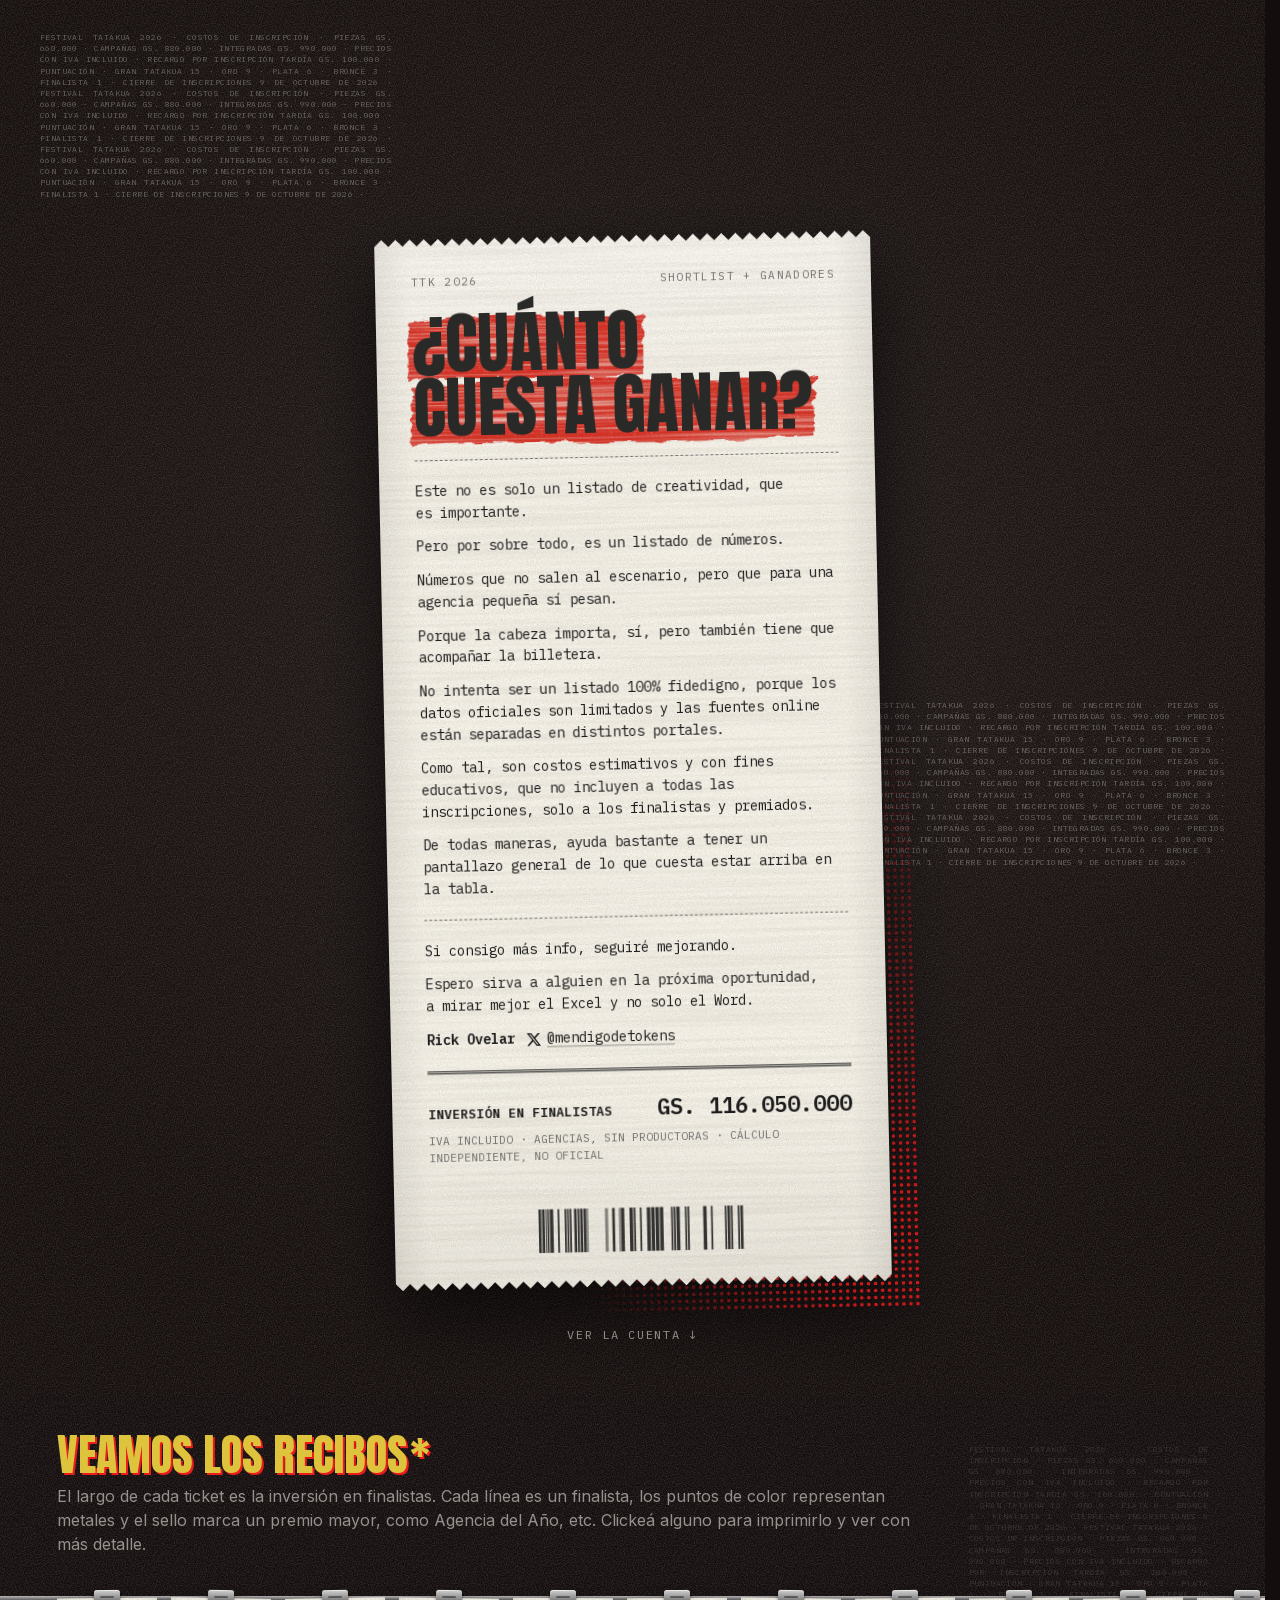
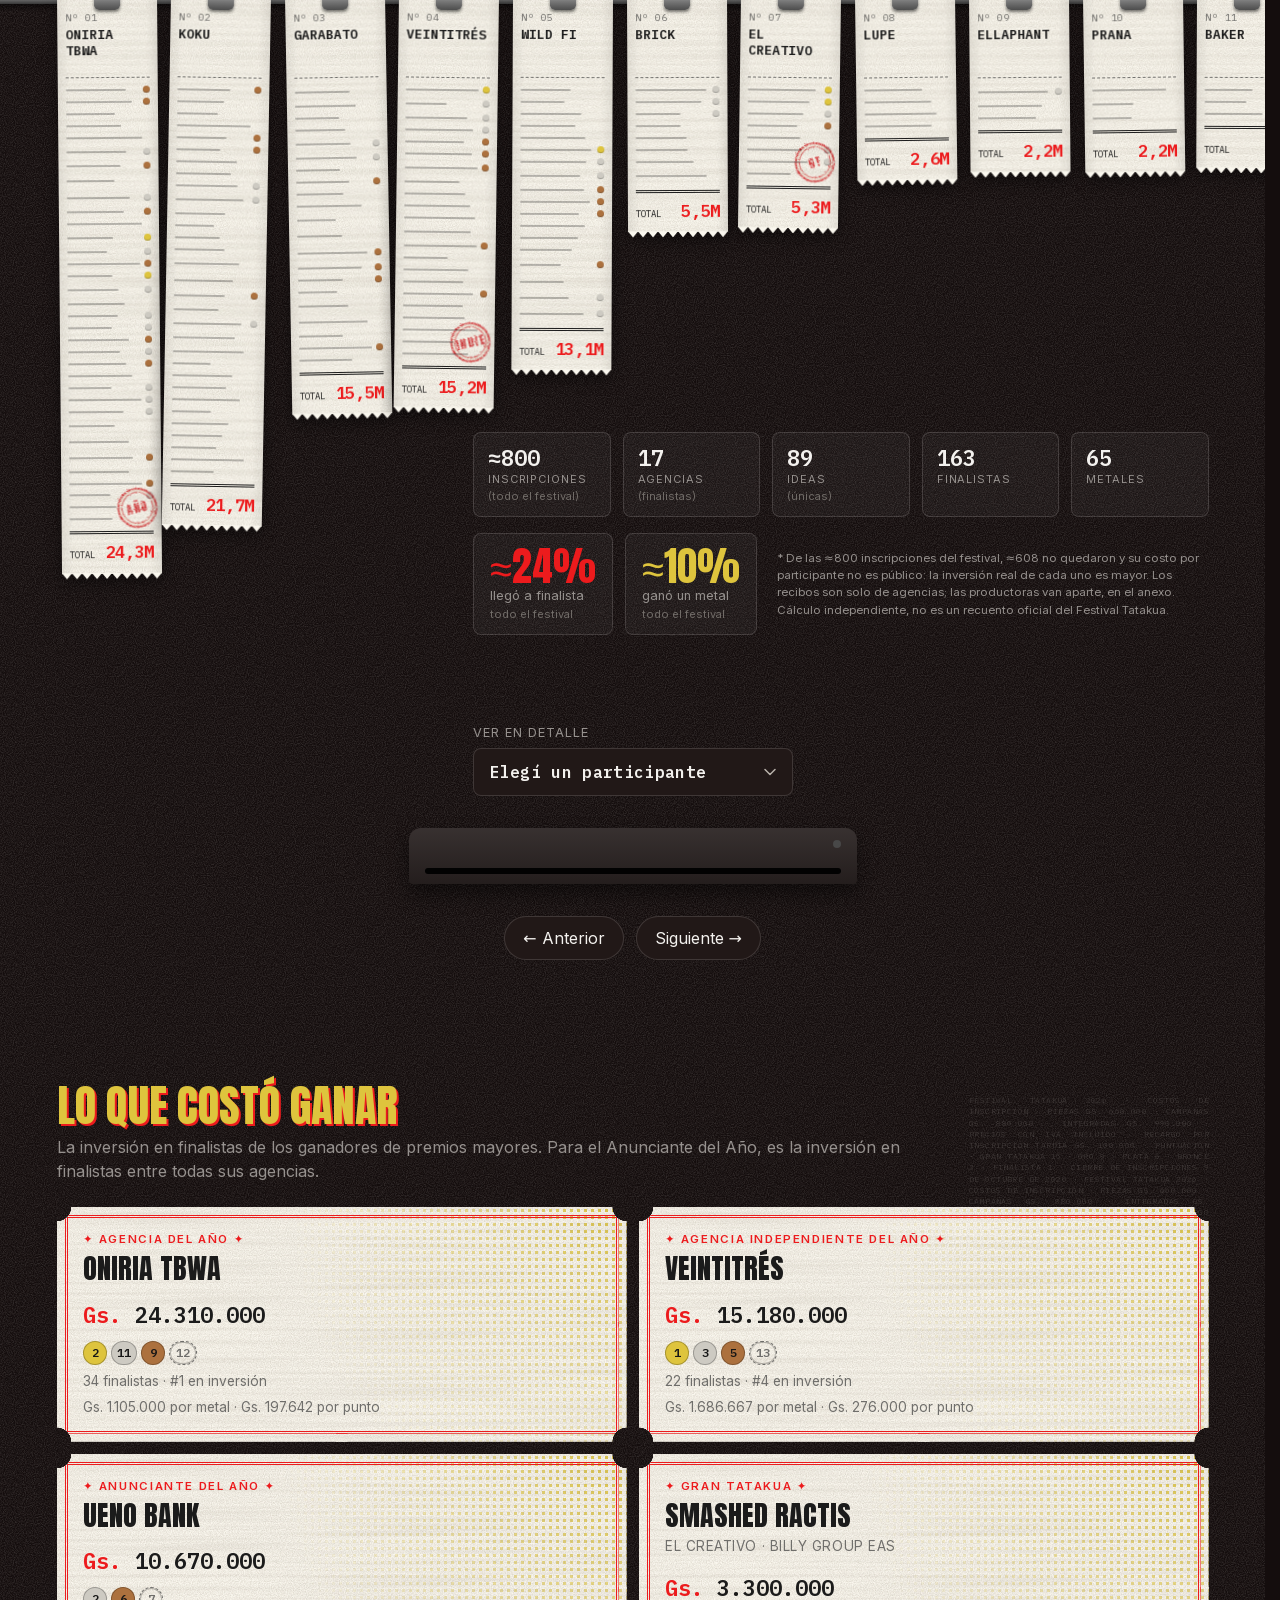
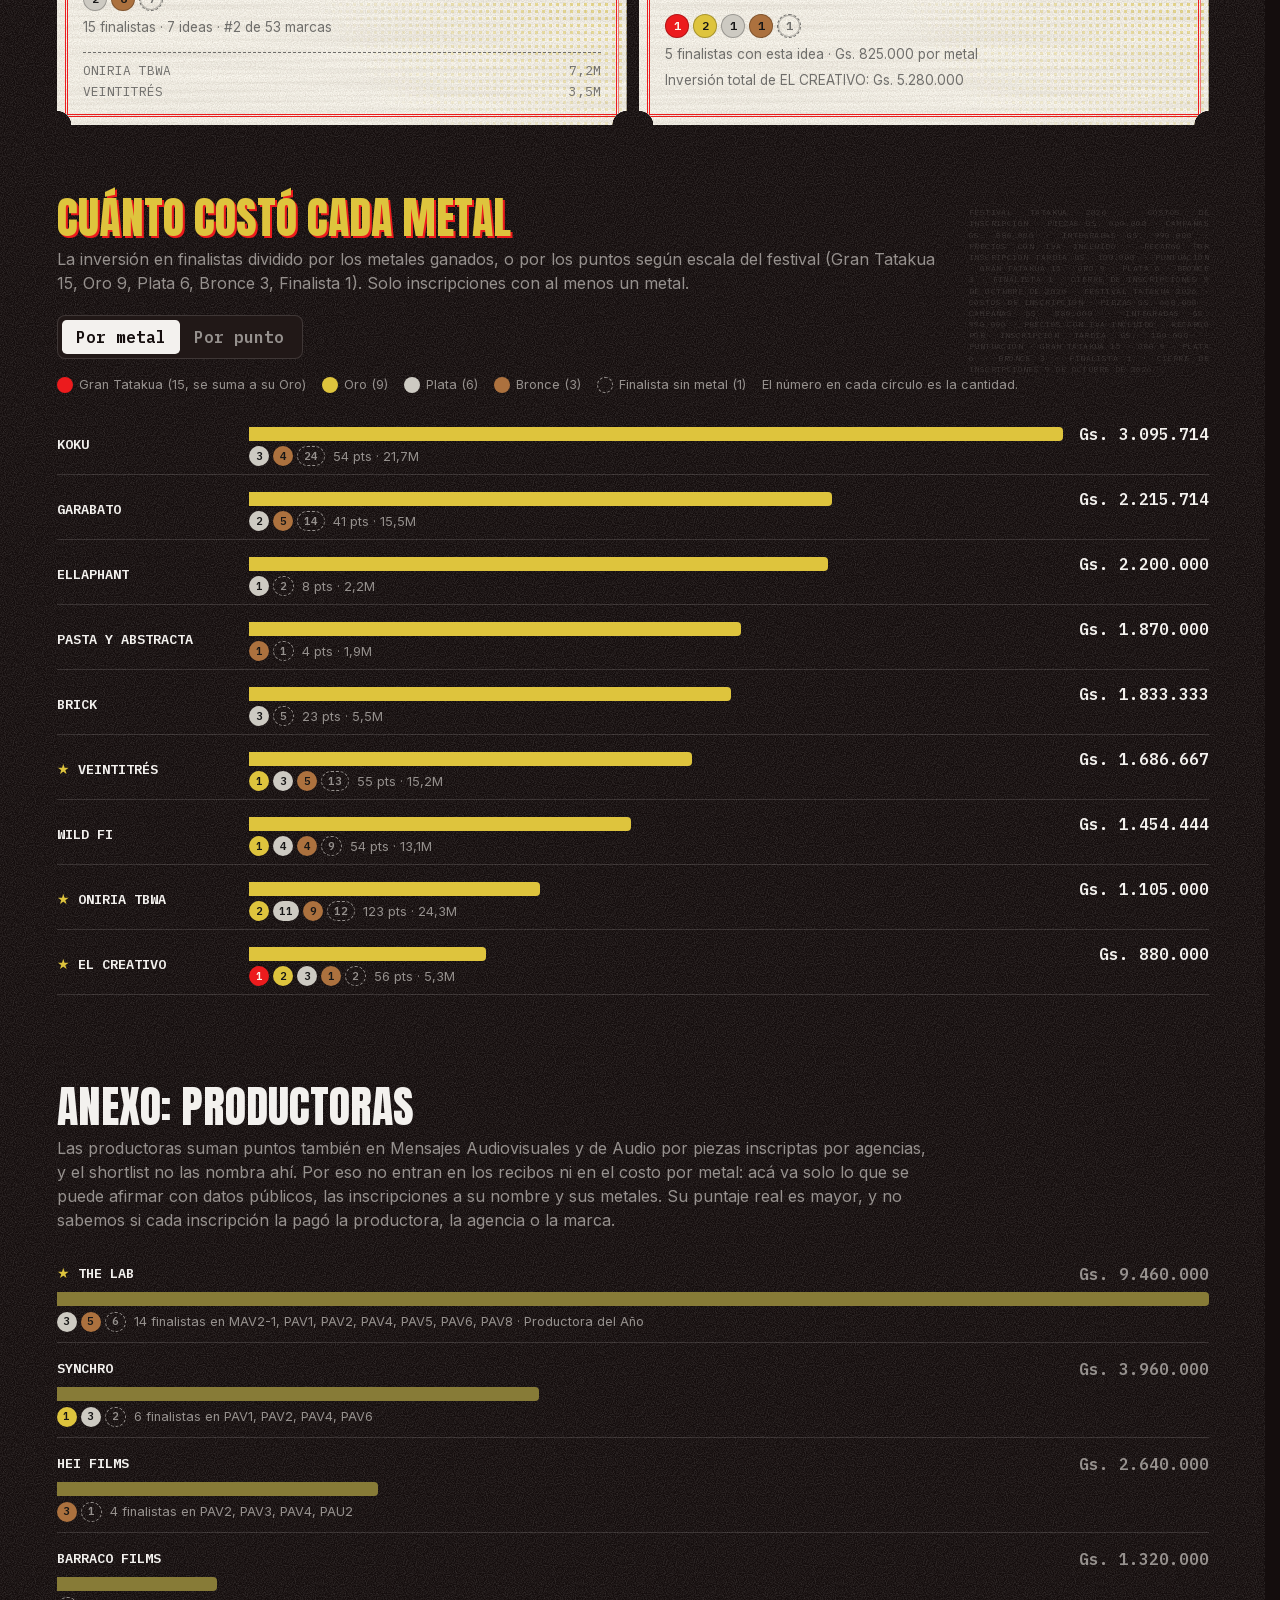
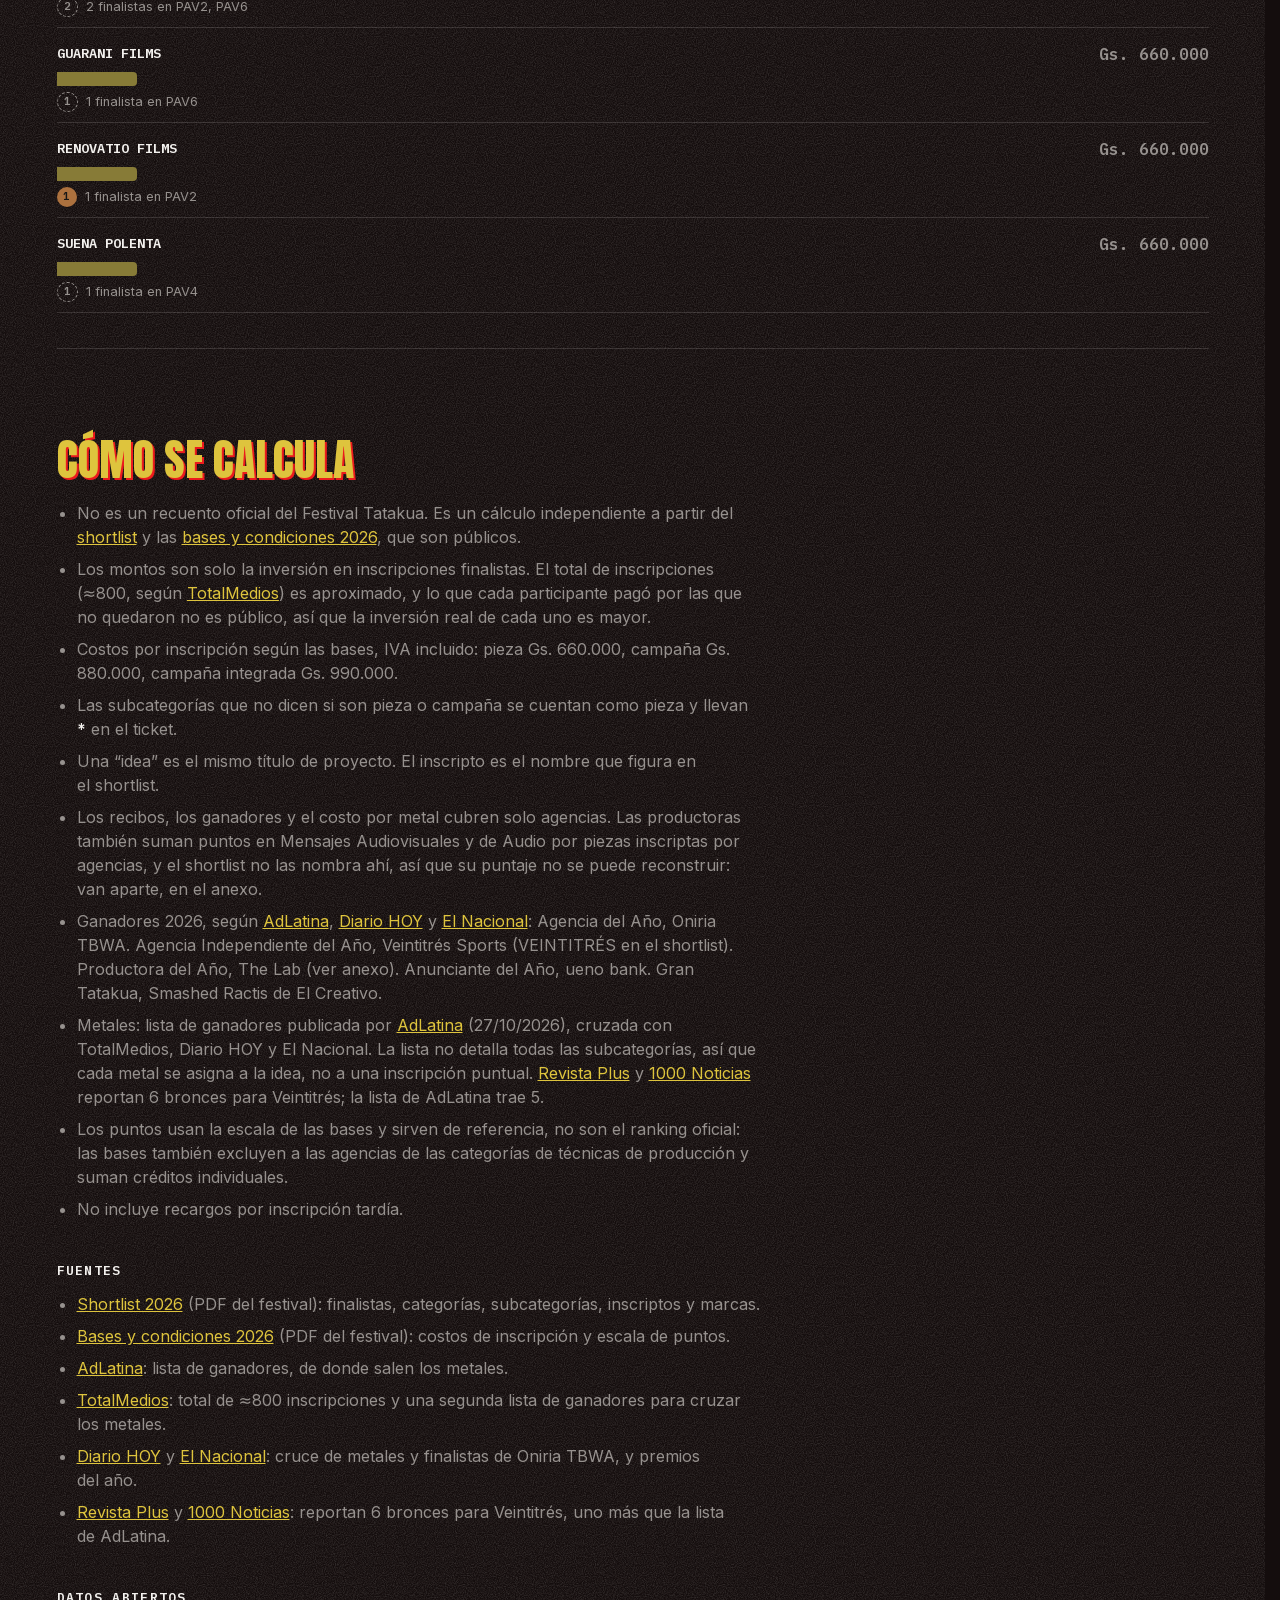
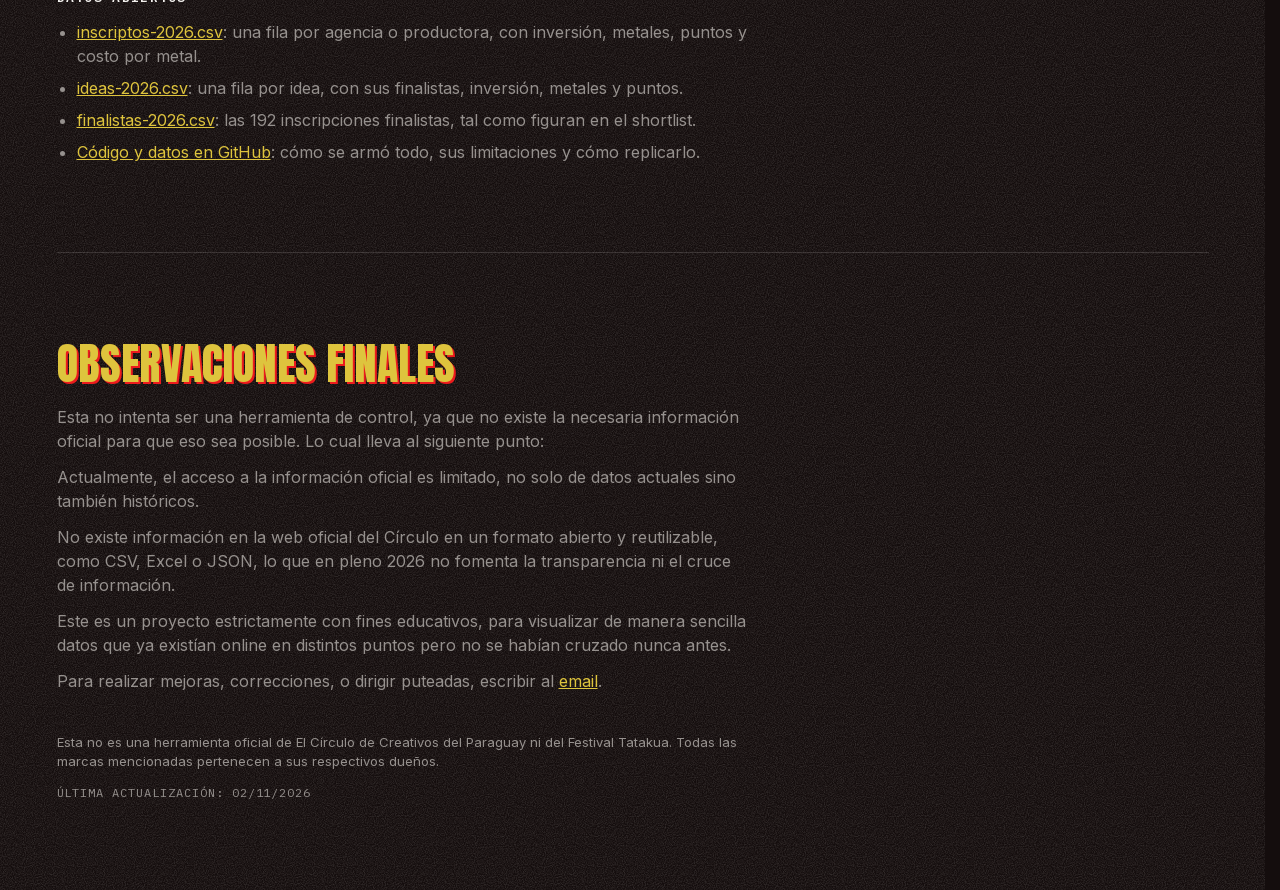
==== site/index.html @ 5b824130 "Cite the source for each point in Cómo se calcula" ====
<!doctype html>
<html lang="es">
<head>
  <meta charset="utf-8">
  <meta name="viewport" content="width=device-width, initial-scale=1">
  <meta name="color-scheme" content="dark">
  <title>¿Cuánto cuesta ganar? · Tatakua 2026</title>
  <meta name="description" content="Cuánto invirtió cada agencia en finalistas del Tatakua 2026, con sus metales y el costo por metal. Cálculo independiente, no oficial.">
  <link rel="canonical" href="https://cuantocuestaganar.rickovelar.com/">
  <link rel="icon" href="favicon.svg" type="image/svg+xml">
  <link rel="apple-touch-icon" href="apple-touch-icon.png">
  <meta property="og:type" content="website">
  <meta property="og:locale" content="es_PY">
  <meta property="og:url" content="https://cuantocuestaganar.rickovelar.com/">
  <meta property="og:title" content="¿Cuánto cuesta ganar? · Tatakua 2026">
  <meta property="og:description" content="Cuánto invirtió cada agencia en finalistas del Tatakua 2026, con sus metales y el costo por metal. Cálculo independiente, no oficial.">
  <meta property="og:image" content="https://cuantocuestaganar.rickovelar.com/og.jpg">
  <meta property="og:image:width" content="1200">
  <meta property="og:image:height" content="630">
  <meta property="og:image:alt" content="Ticket impreso con el título ¿Cuánto cuesta ganar? y la inversión en finalistas de las agencias en el Tatakua 2026: Gs. 116.050.000.">
  <meta name="twitter:card" content="summary_large_image">
  <meta name="twitter:creator" content="@mendigodetokens">
  <link rel="preload" href="fonts/anton-latin.woff2" as="font" type="font/woff2" crossorigin>
  <link rel="preload" href="fonts/inter-latin.woff2" as="font" type="font/woff2" crossorigin>
  <link rel="stylesheet" href="styles.css">
  <script>document.documentElement.classList.add('js')</script>
</head>
<body>
  <header class="hero">
    <p class="fine-print fine-print-tl" data-fine-print="3" aria-hidden="true"></p>
    <p class="fine-print fine-print-br" data-fine-print="3" aria-hidden="true"></p>
    <div class="hero-paper">
      <div class="fold" data-fold>
        <span class="halftone" aria-hidden="true"></span>
        <div class="fold-rest" data-fold-rest aria-hidden="true" inert></div>
        <div class="fold-top">
          <article class="paper hero-receipt">
            <p class="hr-top"><span>TTK 2026</span><span>Shortlist + ganadores</span></p>
            <h1><span class="marker">¿Cuánto</span><br><span class="marker">cuesta ganar?</span></h1>
            <div class="hr-rule" aria-hidden="true"></div>
            <div class="hr-copy">
              <p>Este no es solo un listado de creatividad, que es importante.</p>
              <p>Pero por sobre todo, es un listado de números.</p>
              <p>Números que no salen al escenario, pero que para una agencia pequeña sí pesan.</p>
              <p>Porque la cabeza importa, sí, pero también tiene que acompañar la billetera.</p>
              <p>No intenta ser un listado 100% fidedigno, porque los datos oficiales son limitados y las fuentes online están separadas en distintos portales.</p>
              <p>Como tal, son costos estimativos y con fines educativos, que no incluyen a todas las inscripciones, solo a los finalistas y premiados.</p>
              <p>De todas maneras, ayuda bastante a tener un pantallazo general de lo que cuesta estar arriba en la tabla.</p>
            </div>
            <div class="hr-signoff">
              <p>Si consigo más info, seguiré mejorando.</p>
              <p>Espero sirva a alguien en la próxima oportunidad,<br>a mirar mejor el Excel y no solo el Word.</p>
              <p class="hr-sign">
                <span class="hr-name">Rick Ovelar</span>
                <a href="https://x.com/mendigodetokens" target="_blank" rel="me noopener">
                  <svg viewBox="0 0 24 24" aria-hidden="true"><path d="M18.901 1.153h3.68l-8.04 9.19L24 22.846h-7.406l-5.8-7.584-6.638 7.584H.474l8.6-9.83L0 1.154h7.594l5.243 6.932ZM17.61 20.644h2.039L6.486 3.24H4.298Z"/></svg>
                  @mendigodetokens<span class="visually-hidden"> en X (Twitter)</span>
                </a>
              </p>
            </div>
            <div class="hr-rule hr-rule-double" aria-hidden="true"></div>
            <p class="hr-total"><span>Inversión en finalistas</span><span>Gs. <span data-hero-total>—</span></span></p>
            <p class="hr-fine">IVA incluido · Agencias, sin productoras · Cálculo independiente, no oficial</p>
            <div class="hr-barcode" data-hero-barcode aria-hidden="true"></div>
            <svg class="stamp" viewBox="0 0 160 160" aria-hidden="true">
              <defs>
                <filter id="ink" x="-10%" y="-10%" width="120%" height="120%">
                  <feTurbulence type="fractalNoise" baseFrequency="0.9" numOctaves="2" seed="7" result="noise"/>
                  <feColorMatrix in="noise" type="matrix" values="0 0 0 0 0  0 0 0 0 0  0 0 0 0 0  0 0 0 -2.4 2" result="speckle"/>
                  <feComposite in="SourceGraphic" in2="speckle" operator="in" result="inked"/>
                  <feDisplacementMap in="inked" in2="noise" scale="2.5"/>
                </filter>
                <path id="ring" d="M80,80 m-58,0 a58,58 0 1,1 116,0 a58,58 0 1,1 -116,0"/>
              </defs>
              <g filter="url(#ink)">
                <circle cx="80" cy="80" r="74" fill="none" stroke="currentColor" stroke-width="4"/>
                <circle cx="80" cy="80" r="44" fill="none" stroke="currentColor" stroke-width="2"/>
                <text class="stamp-ring"><textPath href="#ring" startOffset="0" textLength="362" lengthAdjust="spacing">TATAKUA 2026 · CUENTA NO OFICIAL ·</textPath></text>
                <text class="stamp-core" x="80" y="94" text-anchor="middle">TTK</text>
              </g>
            </svg>
          </article>
        </div>
      </div>
      <button type="button" class="unfold-hit" data-unfold hidden>Desplegar el ticket</button>
    </div>
    <a class="scroll-cue" href="#tickets">Ver la cuenta <span aria-hidden="true">↓</span></a>
  </header>

  <main>
    <section class="wall-section" id="tickets" aria-labelledby="wall-title">
      <div class="wrap section-head">
        <p class="fine-print" data-fine-print="2" aria-hidden="true"></p>
        <h2 id="wall-title">Veamos los recibos<a class="note-ref" href="#nota-recibos" aria-label="Ver nota">*</a></h2>
        <p>El largo de cada ticket es la inversión en finalistas. Cada línea es un finalista, los puntos de color representan metales y el sello marca un premio mayor, como Agencia del Año, etc. Clickeá alguno para imprimirlo y ver con más detalle.</p>
      </div>
      <div class="wall-stage" data-wall-stage>
        <div class="wall" data-wall role="list"></div>
        <aside class="wall-stats" data-wall-stats aria-label="Resumen">
          <ol class="flow">
            <li><b data-stat="total">—</b><span>inscripciones</span><small>todo el festival</small></li>
            <li><b data-stat="entrants">—</b><span>agencias</span><small>finalistas</small></li>
            <li><b data-stat="ideas">—</b><span>ideas</span><small>únicas</small></li>
            <li><b data-stat="entries">—</b><span>finalistas</span></li>
            <li><b data-stat="metals">—</b><span>metales</span></li>
          </ol>
          <div class="stats-foot">
            <div class="pcts">
              <p><strong data-pct="finalists">—</strong><span>llegó a finalista</span><small>todo el festival</small></p>
              <p><strong class="gold" data-pct="metals">—</strong><span>ganó un metal</span><small>todo el festival</small></p>
            </div>
            <p class="stats-note" id="nota-recibos" data-floor-note>Cálculo independiente, no es un recuento oficial del Festival Tatakua.</p>
          </div>
        </aside>
      </div>
    </section>

    <section class="receipt-section wrap" aria-labelledby="receipt-title">
      <h2 id="receipt-title" class="visually-hidden">Ticket en detalle</h2>
      <div class="controls">
        <label class="field">
          <span>Ver en detalle</span>
          <select data-agency-select></select>
        </label>
      </div>

      <div class="printer">
        <div class="printer-body" aria-hidden="true"><span class="printer-light"></span><span class="printer-slot"></span></div>
        <div class="printer-out">
          <article class="receipt" data-receipt aria-live="polite"></article>
        </div>
      </div>

      <div class="pager">
        <button type="button" data-step="-1">← Anterior</button>
        <button type="button" data-step="1">Siguiente →</button>
      </div>
    </section>
    <section class="winners wrap" aria-labelledby="winners-title">
      <div class="section-head">
        <p class="fine-print" data-fine-print="2" aria-hidden="true"></p>
        <h2 id="winners-title">Lo que costó ganar</h2>
        <p>La inversión en finalistas de los ganadores de premios mayores. Para el Anunciante del Año, es la inversión en finalistas entre todas sus agencias.</p>
      </div>
      <div class="winner-grid" data-winners></div>
    </section>

    <section class="cost wrap" aria-labelledby="cost-title">
      <div class="section-head">
        <p class="fine-print" data-fine-print="2" aria-hidden="true"></p>
        <h2 id="cost-title">Cuánto costó cada metal</h2>
        <p>La inversión en finalistas dividido por los metales ganados, o por los puntos según escala del festival (Gran Tatakua 15, Oro 9, Plata 6, Bronce 3, Finalista 1). Solo inscripciones con al menos un metal.</p>
      </div>
      <div class="segmented cost-toggle" role="group" aria-label="Dividir por">
        <button type="button" data-cost-mode="metal" aria-pressed="true">Por metal</button>
        <button type="button" data-cost-mode="point" aria-pressed="false">Por punto</button>
      </div>
      <p class="pip-legend">
        <span><i class="pip pip-gran" aria-hidden="true"></i>Gran Tatakua (15, se suma a su Oro)</span>
        <span><i class="pip pip-oro" aria-hidden="true"></i>Oro (9)</span>
        <span><i class="pip pip-plata" aria-hidden="true"></i>Plata (6)</span>
        <span><i class="pip pip-bronce" aria-hidden="true"></i>Bronce (3)</span>
        <span><i class="pip pip-finalista" aria-hidden="true"></i>Finalista sin metal (1)</span>
        <span>El número en cada círculo es la cantidad.</span>
      </p>
      <ol class="cost-list" data-cost-list></ol>
    </section>

    <section class="annex wrap" aria-labelledby="annex-title">
      <div class="section-head">
        <h2 id="annex-title">Anexo: productoras</h2>
        <p>Las productoras suman puntos también en Mensajes Audiovisuales y de Audio por piezas inscriptas por agencias, y el shortlist no las nombra ahí. Por eso no entran en los recibos ni en el costo por metal: acá va solo lo que se puede afirmar con datos públicos, las inscripciones a su nombre y sus metales. Su puntaje real es mayor, y no sabemos si cada inscripción la pagó la productora, la agencia o la marca.</p>
      </div>
      <ol class="cost-list annex-list" data-annex-list></ol>
    </section>

 </main>

  <footer class="wrap method">
    <h2>Cómo se calcula</h2>
    <ul>
      <li>No es un recuento oficial del Festival Tatakua. Es un cálculo independiente a partir del <a href="https://ugc.production.linktr.ee/0d5e348f-0ac4-4fae-b1ae-22009f35f5b8_TTK-2026-Shortlist-FINAL.pdf">shortlist</a> y las <a href="https://elcirculo.org.py/archivos/bases_condiciones_tatakua_2026.pdf">bases y condiciones 2026</a>, que son públicos.</li>
      <li>Los montos son solo la inversión en inscripciones finalistas. El total de inscripciones (≈800, según <a href="https://www.totalmedios.com/nota/65680/oniriatbwa-fue-elegida-agencia-del-ano-en-tatakua-2026">TotalMedios</a>) es aproximado, y lo que cada participante pagó por las que no quedaron no es público, así que la inversión real de cada uno es mayor.</li>
      <li>Costos por inscripción según las bases, IVA incluido: pieza Gs. 660.000, campaña Gs. 880.000, campaña integrada Gs. 990.000.</li>
      <li>Las subcategorías que no dicen si son pieza o campaña se cuentan como pieza y llevan <b>*</b> en el ticket.</li>
      <li>Una “idea” es el mismo título de proyecto. El inscripto es el nombre que figura en el shortlist.</li>
      <li>Los recibos, los ganadores y el costo por metal cubren solo agencias. Las productoras también suman puntos en Mensajes Audiovisuales y de Audio por piezas inscriptas por agencias, y el shortlist no las nombra ahí, así que su puntaje no se puede reconstruir: van aparte, en el anexo.</li>
      <li>Ganadores 2026, según <a href="https://www.adlatina.com/publicidad/tatakua-2026-oniria-tbwa-la-mejor-agencia-y-23-sports-la-indie-del-ao">AdLatina</a>, <a href="https://www.hoy.com.py/negocios/2026/10/27/oniriatbwa-la-mejor-agencia-del-paraguay-en-el-festival-tatakua">Diario HOY</a> y <a href="https://elnacional.com.py/lifestyle/oniriatbwa-conquista-su-decimosexto-titulo-mejor-agencia-tatakua-n114313">El Nacional</a>: Agencia del Año, Oniria TBWA. Agencia Independiente del Año, Veintitrés Sports (VEINTITRÉS en el shortlist). Productora del Año, The Lab (ver anexo). Anunciante del Año, ueno bank. Gran Tatakua, Smashed Ractis de El Creativo.</li>
      <li>Metales: lista de ganadores publicada por <a href="https://www.adlatina.com/publicidad/tatakua-2026-oniria-tbwa-la-mejor-agencia-y-23-sports-la-indie-del-ao">AdLatina</a> (27/10/2026), cruzada con TotalMedios, Diario HOY y El Nacional. La lista no detalla todas las subcategorías, así que cada metal se asigna a la idea, no a una inscripción puntual. <a href="https://revistaplus.com.py/2026/10/28/veintitres-sports-hace-historia-es-la-mejor-agencia-independiente-del-tatakua-2026/">Revista Plus</a> y <a href="https://1000noticias.com.py/2026/10/29/veintitres-sports-marketing-se-consagra-como-mejor-agencia-independiente-en-tatakua-2026/">1000 Noticias</a> reportan 6 bronces para Veintitrés; la lista de AdLatina trae 5.</li>
      <li>Los puntos usan la escala de las bases y sirven de referencia, no son el ranking oficial: las bases también excluyen a las agencias de las categorías de técnicas de producción y suman créditos individuales.</li>
      <li>No incluye recargos por inscripción tardía.</li>
    </ul>

    <h3>Fuentes</h3>
    <ul class="sources">
      <li><a href="https://ugc.production.linktr.ee/0d5e348f-0ac4-4fae-b1ae-22009f35f5b8_TTK-2026-Shortlist-FINAL.pdf">Shortlist 2026</a> (PDF del festival): finalistas, categorías, subcategorías, inscriptos y marcas.</li>
      <li><a href="https://elcirculo.org.py/archivos/bases_condiciones_tatakua_2026.pdf">Bases y condiciones 2026</a> (PDF del festival): costos de inscripción y escala de puntos.</li>
      <li><a href="https://www.adlatina.com/publicidad/tatakua-2026-oniria-tbwa-la-mejor-agencia-y-23-sports-la-indie-del-ao">AdLatina</a>: lista de ganadores, de donde salen los metales.</li>
      <li><a href="https://www.totalmedios.com/nota/65680/oniriatbwa-fue-elegida-agencia-del-ano-en-tatakua-2026">TotalMedios</a>: total de ≈800 inscripciones y una segunda lista de ganadores para cruzar los metales.</li>
      <li><a href="https://www.hoy.com.py/negocios/2026/10/27/oniriatbwa-la-mejor-agencia-del-paraguay-en-el-festival-tatakua">Diario HOY</a> y <a href="https://elnacional.com.py/lifestyle/oniriatbwa-conquista-su-decimosexto-titulo-mejor-agencia-tatakua-n114313">El Nacional</a>: cruce de metales y finalistas de Oniria TBWA, y premios del año.</li>
      <li><a href="https://revistaplus.com.py/2026/10/28/veintitres-sports-hace-historia-es-la-mejor-agencia-independiente-del-tatakua-2026/">Revista Plus</a> y <a href="https://1000noticias.com.py/2026/10/29/veintitres-sports-marketing-se-consagra-como-mejor-agencia-independiente-en-tatakua-2026/">1000 Noticias</a>: reportan 6 bronces para Veintitrés, uno más que la lista de AdLatina.</li>
    </ul>

    <h3>Datos abiertos</h3>
    <ul class="sources">
      <li><a href="data/inscriptos-2026.csv" download>inscriptos-2026.csv</a>: una fila por agencia o productora, con inversión, metales, puntos y costo por metal.</li>
      <li><a href="data/ideas-2026.csv" download>ideas-2026.csv</a>: una fila por idea, con sus finalistas, inversión, metales y puntos.</li>
      <li><a href="data/finalistas-2026.csv" download>finalistas-2026.csv</a>: las 192 inscripciones finalistas, tal como figuran en el shortlist.</li>
      <li><a href="https://github.com/neocuella/cuantocuestaganar">Código y datos en GitHub</a>: cómo se armó todo, sus limitaciones y cómo replicarlo.</li>
    </ul>
  </footer>

  <section class="wrap method closing" aria-labelledby="closing-title">
    <h2 id="closing-title">Observaciones finales</h2>
    <div class="closing-copy">
      <p>Esta no intenta ser una herramienta de control, ya que no existe la necesaria información oficial para que eso sea posible. Lo cual lleva al siguiente punto:</p>
      <p>Actualmente, el acceso a la información oficial es limitado, no solo de datos actuales sino también históricos.</p>
      <p>No existe información en la web oficial del Círculo en un formato abierto y reutilizable, como CSV, Excel o JSON, lo que en pleno 2026 no fomenta la transparencia ni el cruce de información.</p>
      <p>Este es un proyecto estrictamente con fines educativos, para visualizar de manera sencilla datos que ya existían online en distintos puntos pero no se habían cruzado nunca antes.</p>
      <p>Para realizar mejoras, correcciones, o dirigir puteadas, escribir al <a href="mailto:hola@rickovelar.com">email</a>.</p>
    </div>
    <p class="disclaimer">Esta no es una herramienta oficial de El Círculo de Creativos del Paraguay ni del Festival Tatakua. Todas las marcas mencionadas pertenecen a sus respectivos dueños.</p>
    <p class="last-update">Última actualización: <time datetime="2026-11-02">02/11/2026</time></p>
  </section>

  <script type="module" src="app.js"></script>
</body>
</html>
---- site/styles.css ----
/* Fonts are self-hosted (OFL, licenses in fonts/) so visitors' IPs never reach Google. Subsets
   and unicode-range match Google Fonts' latin and latin-ext; Inter is variable, one file per subset. */
@font-face {
  font-family: 'Anton';
  font-style: normal;
  font-weight: 400;
  font-display: swap;
  src: url(fonts/anton-latin-ext.woff2) format('woff2');
  unicode-range: U+0100-02BA, U+02BD-02C5, U+02C7-02CC, U+02CE-02D7, U+02DD-02FF, U+0304, U+0308, U+0329, U+1D00-1DBF, U+1E00-1E9F, U+1EF2-1EFF, U+2020, U+20A0-20AB, U+20AD-20C4, U+2113, U+2C60-2C7F, U+A720-A7FF;
}
@font-face {
  font-family: 'Anton';
  font-style: normal;
  font-weight: 400;
  font-display: swap;
  src: url(fonts/anton-latin.woff2) format('woff2');
  unicode-range: U+0000-00FF, U+0131, U+0152-0153, U+02BB-02BC, U+02C6, U+02DA, U+02DC, U+0304, U+0308, U+0329, U+2000-206F, U+20AC, U+2122, U+2191, U+2193, U+2212, U+2215, U+FEFF, U+FFFD;
}
@font-face {
  font-family: 'IBM Plex Mono';
  font-style: normal;
  font-weight: 400;
  font-display: swap;
  src: url(fonts/ibm-plex-mono-400-latin-ext.woff2) format('woff2');
  unicode-range: U+0100-02BA, U+02BD-02C5, U+02C7-02CC, U+02CE-02D7, U+02DD-02FF, U+0304, U+0308, U+0329, U+1D00-1DBF, U+1E00-1E9F, U+1EF2-1EFF, U+2020, U+20A0-20AB, U+20AD-20C4, U+2113, U+2C60-2C7F, U+A720-A7FF;
}
@font-face {
  font-family: 'IBM Plex Mono';
  font-style: normal;
  font-weight: 400;
  font-display: swap;
  src: url(fonts/ibm-plex-mono-400-latin.woff2) format('woff2');
  unicode-range: U+0000-00FF, U+0131, U+0152-0153, U+02BB-02BC, U+02C6, U+02DA, U+02DC, U+0304, U+0308, U+0329, U+2000-206F, U+20AC, U+2122, U+2191, U+2193, U+2212, U+2215, U+FEFF, U+FFFD;
}
@font-face {
  font-family: 'IBM Plex Mono';
  font-style: normal;
  font-weight: 600;
  font-display: swap;
  src: url(fonts/ibm-plex-mono-600-latin-ext.woff2) format('woff2');
  unicode-range: U+0100-02BA, U+02BD-02C5, U+02C7-02CC, U+02CE-02D7, U+02DD-02FF, U+0304, U+0308, U+0329, U+1D00-1DBF, U+1E00-1E9F, U+1EF2-1EFF, U+2020, U+20A0-20AB, U+20AD-20C4, U+2113, U+2C60-2C7F, U+A720-A7FF;
}
@font-face {
  font-family: 'IBM Plex Mono';
  font-style: normal;
  font-weight: 600;
  font-display: swap;
  src: url(fonts/ibm-plex-mono-600-latin.woff2) format('woff2');
  unicode-range: U+0000-00FF, U+0131, U+0152-0153, U+02BB-02BC, U+02C6, U+02DA, U+02DC, U+0304, U+0308, U+0329, U+2000-206F, U+20AC, U+2122, U+2191, U+2193, U+2212, U+2215, U+FEFF, U+FFFD;
}
@font-face {
  font-family: 'Inter';
  font-style: normal;
  font-weight: 400 600;
  font-display: swap;
  src: url(fonts/inter-latin-ext.woff2) format('woff2');
  unicode-range: U+0100-02BA, U+02BD-02C5, U+02C7-02CC, U+02CE-02D7, U+02DD-02FF, U+0304, U+0308, U+0329, U+1D00-1DBF, U+1E00-1E9F, U+1EF2-1EFF, U+2020, U+20A0-20AB, U+20AD-20C4, U+2113, U+2C60-2C7F, U+A720-A7FF;
}
@font-face {
  font-family: 'Inter';
  font-style: normal;
  font-weight: 400 600;
  font-display: swap;
  src: url(fonts/inter-latin.woff2) format('woff2');
  unicode-range: U+0000-00FF, U+0131, U+0152-0153, U+02BB-02BC, U+02C6, U+02DA, U+02DC, U+0304, U+0308, U+0329, U+2000-206F, U+20AC, U+2122, U+2191, U+2193, U+2212, U+2215, U+FEFF, U+FFFD;
}

*,
*::before,
*::after {
  box-sizing: border-box;
  min-width: 0;
}

:root {
  color-scheme: dark;
  scrollbar-gutter: stable;
  text-wrap: pretty;
  overflow-wrap: break-word;
  font-synthesis: none;
  -webkit-font-smoothing: antialiased;
  -moz-osx-font-smoothing: grayscale;
  -webkit-text-size-adjust: 100%;
  -webkit-tap-highlight-color: transparent;

  --bg: oklch(0.17 0.012 25);
  --surface: oklch(0.22 0.014 25);
  --line: color-mix(in oklch, var(--fg) 14%, transparent);
  --fg: oklch(0.96 0.005 80);
  --muted: color-mix(in oklch, var(--fg) 62%, var(--bg));
  --red: oklch(0.6 0.235 28);
  /* Print inks: mustard is the main accent, red the second ink, olive the faded third */
  --mustard: oklch(0.82 0.15 98);
  --olive: oklch(0.58 0.09 100);
  --gold: var(--mustard);
  --silver: oklch(0.84 0.012 90);
  --bronze: oklch(0.6 0.1 60);
  --paper: oklch(0.975 0.012 90);
  --paper-shade: color-mix(in oklch, var(--paper), oklch(0.6 0.02 80) 18%);
  --ink: oklch(0.22 0 none);
  --ink-muted: color-mix(in oklch, var(--ink) 58%, var(--paper));
  /* Torn edges hung below a sheet as one vector zigzag (clip-path), not cut out of it and not a
     repeated image: Safari leaves hairlines under both whenever the sheet's height lands on a
     fraction of a pixel. Tickets get 10 teeth, the printed receipt 25. The hero receipt can't hang
     teeth outside itself (the fold clips them), so its zigzag cuts the paper top and bottom. */
  --teeth-10: polygon(0 0, 100% 0, 95.0% 100%, 90.0% 0, 85.0% 100%, 80.0% 0, 75.0% 100%, 70.0% 0, 65.0% 100%, 60.0% 0, 55.0% 100%, 50.0% 0, 45.0% 100%, 40.0% 0, 35.0% 100%, 30.0% 0, 25.0% 100%, 20.0% 0, 15.0% 100%, 10.0% 0, 5.0% 100%, 0.0% 0);
  --teeth-hero: polygon(0 7px, 1.4286% 0, 2.8571% 7px, 4.2857% 0, 5.7143% 7px, 7.1429% 0, 8.5714% 7px, 10.0% 0, 11.4286% 7px, 12.8571% 0, 14.2857% 7px, 15.7143% 0, 17.1429% 7px, 18.5714% 0, 20.0% 7px, 21.4286% 0, 22.8571% 7px, 24.2857% 0, 25.7143% 7px, 27.1429% 0, 28.5714% 7px, 30.0% 0, 31.4286% 7px, 32.8571% 0, 34.2857% 7px, 35.7143% 0, 37.1429% 7px, 38.5714% 0, 40.0% 7px, 41.4286% 0, 42.8571% 7px, 44.2857% 0, 45.7143% 7px, 47.1429% 0, 48.5714% 7px, 50.0% 0, 51.4286% 7px, 52.8571% 0, 54.2857% 7px, 55.7143% 0, 57.1429% 7px, 58.5714% 0, 60.0% 7px, 61.4286% 0, 62.8571% 7px, 64.2857% 0, 65.7143% 7px, 67.1429% 0, 68.5714% 7px, 70.0% 0, 71.4286% 7px, 72.8571% 0, 74.2857% 7px, 75.7143% 0, 77.1429% 7px, 78.5714% 0, 80.0% 7px, 81.4286% 0, 82.8571% 7px, 84.2857% 0, 85.7143% 7px, 87.1429% 0, 88.5714% 7px, 90.0% 0, 91.4286% 7px, 92.8571% 0, 94.2857% 7px, 95.7143% 0, 97.1429% 7px, 98.5714% 0, 100.0% 7px, 100% calc(100% - 7px), 98.5714% 100%, 97.1429% calc(100% - 7px), 95.7143% 100%, 94.2857% calc(100% - 7px), 92.8571% 100%, 91.4286% calc(100% - 7px), 90.0% 100%, 88.5714% calc(100% - 7px), 87.1429% 100%, 85.7143% calc(100% - 7px), 84.2857% 100%, 82.8571% calc(100% - 7px), 81.4286% 100%, 80.0% calc(100% - 7px), 78.5714% 100%, 77.1429% calc(100% - 7px), 75.7143% 100%, 74.2857% calc(100% - 7px), 72.8571% 100%, 71.4286% calc(100% - 7px), 70.0% 100%, 68.5714% calc(100% - 7px), 67.1429% 100%, 65.7143% calc(100% - 7px), 64.2857% 100%, 62.8571% calc(100% - 7px), 61.4286% 100%, 60.0% calc(100% - 7px), 58.5714% 100%, 57.1429% calc(100% - 7px), 55.7143% 100%, 54.2857% calc(100% - 7px), 52.8571% 100%, 51.4286% calc(100% - 7px), 50.0% 100%, 48.5714% calc(100% - 7px), 47.1429% 100%, 45.7143% calc(100% - 7px), 44.2857% 100%, 42.8571% calc(100% - 7px), 41.4286% 100%, 40.0% calc(100% - 7px), 38.5714% 100%, 37.1429% calc(100% - 7px), 35.7143% 100%, 34.2857% calc(100% - 7px), 32.8571% 100%, 31.4286% calc(100% - 7px), 30.0% 100%, 28.5714% calc(100% - 7px), 27.1429% 100%, 25.7143% calc(100% - 7px), 24.2857% 100%, 22.8571% calc(100% - 7px), 21.4286% 100%, 20.0% calc(100% - 7px), 18.5714% 100%, 17.1429% calc(100% - 7px), 15.7143% 100%, 14.2857% calc(100% - 7px), 12.8571% 100%, 11.4286% calc(100% - 7px), 10.0% 100%, 8.5714% calc(100% - 7px), 7.1429% 100%, 5.7143% calc(100% - 7px), 4.2857% 100%, 2.8571% calc(100% - 7px), 1.4286% 100%, 0.0% calc(100% - 7px));
  --teeth-25: polygon(0 0, 100% 0, 98.0% 100%, 96.0% 0, 94.0% 100%, 92.0% 0, 90.0% 100%, 88.0% 0, 86.0% 100%, 84.0% 0, 82.0% 100%, 80.0% 0, 78.0% 100%, 76.0% 0, 74.0% 100%, 72.0% 0, 70.0% 100%, 68.0% 0, 66.0% 100%, 64.0% 0, 62.0% 100%, 60.0% 0, 58.0% 100%, 56.0% 0, 54.0% 100%, 52.0% 0, 50.0% 100%, 48.0% 0, 46.0% 100%, 44.0% 0, 42.0% 100%, 40.0% 0, 38.0% 100%, 36.0% 0, 34.0% 100%, 32.0% 0, 30.0% 100%, 28.0% 0, 26.0% 100%, 24.0% 0, 22.0% 100%, 20.0% 0, 18.0% 100%, 16.0% 0, 14.0% 100%, 12.0% 0, 10.0% 100%, 8.0% 0, 6.0% 100%, 4.0% 0, 2.0% 100%, 0.0% 0);
  /* Light speckle so the black reads as printed, not flat */
  --bg-grain: url("data:image/svg+xml,%3Csvg xmlns='http://www.w3.org/2000/svg' width='260' height='260'%3E%3Cfilter id='g'%3E%3CfeTurbulence type='fractalNoise' baseFrequency='0.9' numOctaves='2' stitchTiles='stitch'/%3E%3CfeColorMatrix values='0 0 0 0 0.96 0 0 0 0 0.94 0 0 0 0 0.9 0.26 0 0 0 -0.09'/%3E%3C/filter%3E%3Crect width='100%25' height='100%25' filter='url(%23g)'/%3E%3C/svg%3E");
  /* Paper grain (fine speckle) and fibers (faint horizontal streaks), both SVG noise */
  --paper-grain: url("data:image/svg+xml,%3Csvg xmlns='http://www.w3.org/2000/svg' width='220' height='220'%3E%3Cfilter id='n'%3E%3CfeTurbulence type='fractalNoise' baseFrequency='0.85' numOctaves='3' stitchTiles='stitch'/%3E%3CfeColorMatrix values='0 0 0 0 0.3 0 0 0 0 0.26 0 0 0 0 0.2 0.45 0 0 0 -0.13'/%3E%3C/filter%3E%3Crect width='100%25' height='100%25' filter='url(%23n)'/%3E%3C/svg%3E");
  --paper-fibers: url("data:image/svg+xml,%3Csvg xmlns='http://www.w3.org/2000/svg' width='600' height='300'%3E%3Cfilter id='f'%3E%3CfeTurbulence type='fractalNoise' baseFrequency='0.004 0.28' numOctaves='2' stitchTiles='stitch'/%3E%3CfeColorMatrix values='0 0 0 0 0.35 0 0 0 0 0.3 0 0 0 0 0.24 0.3 0 0 0 -0.11'/%3E%3C/filter%3E%3Crect width='100%25' height='100%25' filter='url(%23f)'/%3E%3C/svg%3E");
  --marker: url("data:image/svg+xml,%3Csvg xmlns='http://www.w3.org/2000/svg' viewBox='0 0 400 100' preserveAspectRatio='none'%3E%3Cfilter id='r' x='-5%25' y='-25%25' width='110%25' height='150%25'%3E%3CfeTurbulence type='fractalNoise' baseFrequency='0.035 0.09' numOctaves='3' seed='4' result='edge'/%3E%3CfeDisplacementMap in='SourceGraphic' in2='edge' scale='10' result='rough'/%3E%3CfeTurbulence type='fractalNoise' baseFrequency='0.004 0.3' numOctaves='2' seed='9' result='streak'/%3E%3CfeColorMatrix in='streak' values='0 0 0 0 0 0 0 0 0 0 0 0 0 0 0 0 0 0 -1.8 1.8' result='streakA'/%3E%3CfeTurbulence type='fractalNoise' baseFrequency='0.8' numOctaves='2' seed='2' result='sp'/%3E%3CfeColorMatrix in='sp' values='0 0 0 0 0 0 0 0 0 0 0 0 0 0 0 0 0 0 -2 2.35' result='spA'/%3E%3CfeComposite in='rough' in2='streakA' operator='in' result='streaked'/%3E%3CfeComposite in='streaked' in2='spA' operator='in'/%3E%3C/filter%3E%3Cpath d='M6 20 Q120 10 250 15 T396 13 L393 88 Q260 95 140 90 T4 92 Z' fill='%23d0231b' fill-opacity='0.92' filter='url(%23r)'/%3E%3C/svg%3E");

  --font-display: 'Anton', 'Impact', sans-serif;
  --font-mono: 'IBM Plex Mono', ui-monospace, monospace;
  --font-body: 'Inter', system-ui, sans-serif;

  --text-hero: clamp(3.25rem, 1.6rem + 7vw, 7.5rem);
  --text-total: clamp(2.5rem, 1.4rem + 5vw, 5.5rem);
  --text-h2: clamp(1.75rem, 1.3rem + 2vw, 2.75rem);
  --space-section: clamp(3rem, 1.5rem + 5vw, 6rem);
  --gutter: clamp(1rem, 0.5rem + 2.5vw, 2.5rem);
  --wall-h: clamp(16rem, 10rem + 22vw, 30rem);

  --ease-out: cubic-bezier(0.23, 1, 0.32, 1);
}

body {
  margin: 0;
  min-height: 100svh;
  background: var(--bg-grain), var(--bg);
  color: var(--fg);
  font-family: var(--font-body);
  line-height: 1.5;
}

h1, h2 { text-wrap: balance; margin: 0; }
svg { display: block; max-width: 100%; }
input, select { font-size: max(16px, 1rem); }
button { touch-action: manipulation; user-select: none; -webkit-user-select: none; font: inherit; color: inherit; }

:focus-visible { outline: 2px solid var(--mustard); outline-offset: 3px; }

.visually-hidden {
  position: absolute;
  inline-size: 1px;
  block-size: 1px;
  overflow: clip;
  clip-path: inset(50%);
  white-space: nowrap;
}

.wrap {
  inline-size: min(100% - 2 * var(--gutter), 72rem);
  margin-inline: auto;
}

/* Fine print as texture: short blocks of the rules' fees and points in tiny type, like the
   copy blocks on a screen-printed poster */
.fine-print {
  position: absolute;
  z-index: 0;
  inline-size: min(22rem, 38vw);
  margin: 0;
  color: var(--fg);
  font-family: var(--font-mono);
  font-size: 8px;
  line-height: 1.4;
  letter-spacing: 0.05em;
  text-transform: uppercase;
  text-align: justify;
  opacity: 0.32;
  pointer-events: none;
  user-select: none;
}

.fine-print-tl { inset-block-start: 2rem; inset-inline-start: var(--gutter); }
/* Bottom-right corner of the first screen, opposite the top-left block. Pinned to the screen
   height rather than the hero's bottom (the hero is taller, keeping room for the open receipt),
   so it stays put when the receipt opens. */
.fine-print-br {
  inset-block-start: calc(100svh - 2rem);
  inset-inline-end: var(--gutter);
  translate: 0 -100%;
}
.hero > :not(.fine-print) { position: relative; z-index: 1; }

/* Beside section titles, only where there is room for it */
.section-head { position: relative; }
.section-head > :not(.fine-print) { position: relative; z-index: 1; }
.section-head .fine-print { inset-block-start: 0.25rem; inset-inline-end: 0; inline-size: 15rem; opacity: 0.22; }
/* Keep the subtitle clear of the block */
.section-head > p:not(.fine-print) { max-inline-size: calc(100% - 17rem); }

@media (width < 64rem) {
  .section-head .fine-print { display: none; }
  .section-head > p:not(.fine-print) { max-inline-size: none; }
}

@media (width < 48rem) {
  .fine-print-br { display: none; }
  .fine-print-tl { inline-size: auto; inset-inline-end: var(--gutter); inset-block-start: 1.25rem; }
}

/* Hero: one receipt on black */

.hero {
  display: grid;
  justify-items: center;
  align-content: center;
  gap: 2.5rem;
  min-block-size: 100svh;
  padding: var(--space-section) var(--gutter) calc(var(--space-section) * 0.6);
  overflow-x: clip; /* the tilted paper and stamp must not widen the page */
  position: relative;
  background: var(--bg-grain), radial-gradient(ellipse 70% 55% at 50% 42%, oklch(0.23 0.012 25), var(--bg));
}

.hero-paper {
  position: relative;
  inline-size: min(100%, 31rem);
  rotate: -1.2deg;
  /* Shadow on the wrapper: a mask on the paper itself would cut it off */
  filter:
    drop-shadow(0 1px 1px oklch(0 0 none / 0.4))
    drop-shadow(0 28px 36px oklch(0 0 none / 0.6));
}

.paper {
  --tooth: 7px; /* matches the 7px in --teeth-hero */
  background-color: var(--paper);
  background-image:
    var(--paper-grain),
    var(--paper-fibers),
    linear-gradient(90deg, oklch(0 0 none / 0.07), transparent 7% 93%, oklch(0 0 none / 0.07)),
    linear-gradient(oklch(1 0 none / 0.45), transparent 18% 82%, oklch(0 0 none / 0.05));
  color: var(--ink);
  clip-path: var(--teeth-hero);
}

.hero-receipt {
  padding: calc(1.75rem + var(--tooth)) clamp(1.25rem, 0.7rem + 2.5vw, 2.25rem) calc(1.75rem + var(--tooth));
  font-family: var(--font-mono);
  /* Reads as an object, not a text block: no text cursor or selection (the link still works) */
  cursor: default;
  user-select: none;
  -webkit-user-select: none;
}

.hr-top {
  display: flex;
  justify-content: space-between;
  gap: 1rem;
  margin: 0;
  color: var(--ink-muted);
  font-size: 0.7rem;
  letter-spacing: 0.12em;
  text-transform: uppercase;
}

.hero-receipt h1 {
  margin-block: 1.25rem 0;
  font-family: var(--font-display);
  font-weight: 400;
  font-size: clamp(2.75rem, 1.9rem + 4vw, 4.25rem);
  line-height: 0.95;
  text-transform: uppercase;
  color: color-mix(in oklch, var(--ink) 92%, var(--paper));
}

.hr-rule { margin-block: 1.25rem; border-block-start: 1px dashed var(--ink-muted); }
.hr-rule-double { border-block-start: 3px double var(--ink); }

.hr-copy { display: grid; gap: 0.75rem; font-size: 0.875rem; line-height: 1.55; }
.hr-copy p { margin: 0; }

.hr-signoff {
  display: grid;
  gap: 0.75rem;
  margin-block-start: 1.25rem;
  padding-block-start: 1.25rem;
  border-block-start: 1px dashed var(--ink-muted);
  font-size: 0.875rem;
  line-height: 1.55;
}

.hr-signoff p { margin: 0; }

.hr-sign {
  display: flex;
  flex-wrap: wrap;
  align-items: center;
  gap: 0.25rem 0.75rem;
  margin-block-start: 0.25rem;
}

.hr-name { font-weight: 600; }

.hr-sign a {
  display: inline-flex;
  align-items: center;
  gap: 0.375rem;
  color: inherit;
  text-decoration: underline;
  text-decoration-color: color-mix(in oklch, var(--ink) 40%, transparent);
  text-underline-offset: 0.2em;
}

.hr-sign svg { flex: none; inline-size: 0.875rem; block-size: 0.875rem; fill: currentColor; }
.hr-sign a:active { opacity: 0.7; }

@media (hover: hover) and (pointer: fine) {
  .hr-sign a:hover { color: var(--red); text-decoration-color: currentColor; }
}

.hr-total {
  display: flex;
  flex-wrap: wrap;
  justify-content: space-between;
  align-items: baseline;
  gap: 0.25rem 1rem;
  margin: 0;
  font-size: 0.8rem;
  font-weight: 600;
  text-transform: uppercase;
}

.hr-total > span:last-child { font-size: 1.375rem; font-variant-numeric: tabular-nums; }

.hr-fine {
  margin: 0.375rem 0 0;
  color: var(--ink-muted);
  font-size: 0.7rem;
  text-transform: uppercase;
}

.hr-barcode { display: flex; justify-content: center; margin-block-start: 2.75rem; }
.hr-barcode .barcode { inline-size: 13rem; block-size: 2.75rem; opacity: 0.88; }

.hero-receipt { position: relative; }

/* Marker swipe behind the headline: one rough stroke per line (box-decoration-break clones it),
   same speckled ink as the stamp. */
.marker {
  padding-inline: 0.1em;
  margin-inline: -0.1em;
  background: var(--marker) 0 72% / 100% 80% no-repeat;
  -webkit-box-decoration-break: clone;
  box-decoration-break: clone;
}

@media (prefers-reduced-motion: no-preference) {
  .marker { animation: swipe 600ms var(--ease-out) 1100ms both; }
  .marker:nth-of-type(2) { animation-delay: 1700ms; }
  @keyframes swipe { from { background-size: 0% 80%; } }
}

/* Red halftone behind the hero receipt, offset like a misprinted shadow: dense at the bottom-right
   corner, fading out. It sits inside the fold, so it tilts with the paper and grows as it opens. */
.halftone {
  position: absolute;
  inset: 1.75rem -1.75rem -1.75rem 1.75rem;
  z-index: -1;
  background: radial-gradient(circle, var(--red) 0 1.6px, transparent 2.1px) 0 0 / 7px 7px;
  mask-image: radial-gradient(ellipse 85% 70% at 100% 100%, #000 15%, transparent 80%);
  opacity: 0.85;
  pointer-events: none;
}

/* Rubber stamp: ink speckle comes from the SVG filter, multiply lets the paper show through */
.stamp {
  position: absolute;
  inset-block-end: 0.25rem;
  inset-inline-end: clamp(0.5rem, 0rem + 2vw, 1.5rem);
  inline-size: clamp(7rem, 5.5rem + 6vw, 9rem);
  rotate: -14deg;
  color: color-mix(in oklch, var(--red) 88%, oklch(0.3 0.1 20));
  mix-blend-mode: multiply;
  opacity: 0.9;
  overflow: visible;
}

.stamp-ring { font-family: var(--font-mono); font-weight: 600; font-size: 12.5px; letter-spacing: 1.6px; fill: currentColor; }
.stamp-core { font-family: var(--font-display); font-size: 40px; letter-spacing: 2px; fill: currentColor; }

.scroll-cue {
  color: var(--muted);
  font-family: var(--font-mono);
  font-size: 0.75rem;
  letter-spacing: 0.14em;
  text-transform: uppercase;
  text-decoration: none;
}

.scroll-cue:active { opacity: 0.7; }

@media (hover: hover) and (pointer: fine) {
  .scroll-cue:hover { color: var(--fg); }
}

@media (prefers-reduced-motion: no-preference) {
  .hero-paper { animation: drop-in 900ms var(--ease-out) both; }
  .stamp { animation: stamp-down 260ms var(--ease-out) 950ms both; }
  @keyframes drop-in { from { opacity: 0; translate: 0 -2rem; rotate: -4deg; } }
  @keyframes stamp-down { from { opacity: 0; scale: 1.5; } }
}

/* Folded receipt (JS only): an accordion in three. The middle third starts rotated -180deg behind
   the top third; the bottom third hangs from the middle one at +180deg. Both swing flat while the
   fold grows to full height. */

.hero-paper { --unfold-dur: 1300ms; --unfold-ease: cubic-bezier(0.45, 0, 0.2, 1); --peek: 0.875rem; }
.fold { position: relative; }
.fold-top { position: relative; z-index: 1; }

/* Keep the full receipt from flashing before the script folds it */
.js .hero-paper:not(.fold-ready, .is-done) { visibility: hidden; }

/* Top third stays put: the hero no longer re-centers as the receipt grows */
.js .hero {
  --paper-top: max(var(--space-section), (100svh - var(--third, 20rem) - 5rem) / 2);
  align-content: start;
  padding-block-start: var(--paper-top);
}

.hero-paper.fold-ready .fold { block-size: calc(var(--third) + var(--peek)); transition: block-size var(--unfold-dur) var(--unfold-ease); }

/* The hero keeps the open receipt's height from the start, so nothing below moves when it opens */
.hero-paper.fold-ready { min-block-size: var(--full); }
.hero-paper.fold-ready .fold-top { block-size: var(--third); overflow: clip; }
.hero-paper.is-open .fold { block-size: var(--full); }

.fold-rest {
  position: absolute;
  inset-inline: 0;
  inset-block-start: var(--third);
  perspective: 1800px;
  perspective-origin: 50% 0;
  /* The closed-state slip and tilt undo quickly, so the hinge is lined up with the top third
     before the panels swing into view; easing it over the whole unfold left a step at the crease */
  transition: translate 350ms var(--ease-out), rotate 350ms var(--ease-out);
}

/* Closed, the folds slip down and fan out from their top-left corner, so the bottom fold peeks
   out under the right side and as a sliver on the left. Pivoting from the top-left keeps their
   top edge below the torn edge of the front panel. */
.hero-paper.fold-ready:not(.is-open) .fold-rest {
  transform-origin: 0 calc(var(--third) * -1);
  translate: 0 var(--peek);
  rotate: 2deg;
}

.fold-mid,
.fold-end {
  position: absolute;
  inset-inline: 0;
  block-size: var(--third);
  transform-origin: top center;
  transform-style: preserve-3d;
  transition: transform var(--unfold-dur) var(--unfold-ease);
}

.fold-mid { inset-block-start: 0; transform: rotateX(-180deg); }
.fold-end { inset-block-start: var(--third); transform: rotateX(180deg); }
.hero-paper.is-open :is(.fold-mid, .fold-end) { transform: rotateX(0deg); }

.fold-slice {
  position: relative;
  block-size: var(--third);
  overflow: clip;
  backface-visibility: hidden;
}

.fold-slice > .paper { translate: 0 calc(var(--third) * var(--slice) * -1); }

/* Light falls off on the panels that are still turning */
.fold-shade {
  position: absolute;
  inset: 0;
  background: linear-gradient(oklch(0 0 none / 0.5), oklch(0 0 none / 0.12));
  pointer-events: none;
  transition: opacity var(--unfold-dur) var(--unfold-ease);
}

.fold-end .fold-shade { background: linear-gradient(oklch(0 0 none / 0.1), oklch(0 0 none / 0.4)); }
.hero-paper.is-open .fold-shade { opacity: 0; }

/* Crease shadow along the fold while it is closed */
.fold-top::after {
  content: "";
  position: absolute;
  inset-inline: 0;
  inset-block-end: 0;
  block-size: 1.5rem;
  background: linear-gradient(to top, oklch(0 0 none / 0.22), transparent);
  opacity: 0;
  pointer-events: none;
  transition: opacity 400ms var(--ease-out);
}

.hero-paper.fold-ready .fold-top::after { opacity: 1; }
.hero-paper.is-open .fold-top::after { opacity: 0; }

/* The paper keeps two faint creases once fully opened (not during the unfold, when the lower one
   would float in the empty space before the bottom panel reaches it) */
.hero-paper.is-done::before,
.hero-paper.is-done::after {
  content: "";
  position: absolute;
  z-index: 1;
  inset-inline: 0;
  inset-block-start: calc(var(--third) - 1px);
  block-size: 3px;
  background: linear-gradient(oklch(0 0 none / 0.09), oklch(1 0 none / 0.35));
  pointer-events: none;
}

/* The second crease folded the other way, so its light and shadow swap */
.hero-paper.is-done::after {
  inset-block-start: calc(var(--third) * 2 - 1px);
  background: linear-gradient(oklch(1 0 none / 0.35), oklch(0 0 none / 0.09));
}

@media (prefers-reduced-motion: no-preference) {
  .hero-paper.is-done::before,
  .hero-paper.is-done::after { animation: crease-in 400ms var(--ease-out) both; }
  @keyframes crease-in { from { opacity: 0; } }
}

.unfold-hit {
  position: absolute;
  inset: 0 0 auto;
  block-size: calc(var(--third) + var(--peek)); /* the folded receipt, not the reserved space */
  z-index: 2;
  border: 0;
  background: none;
  color: transparent;
  cursor: pointer;
}

.unfold-hit[hidden] { display: none; }

/* The stamp lands after the receipt opens */
.hero-paper.fold-ready .stamp { opacity: 0; animation: none; }

@media (prefers-reduced-motion: no-preference) {
  .hero-paper.is-done .stamp { animation: stamp-down 260ms var(--ease-out) both; }
}

/* Summary panel. Stacked under the wall by default; on wide screens the script adds .is-overlay and
   sets --stats-top so it sits right-aligned just below the shorter tickets it overlaps. */
.wall-stage { position: relative; }

.wall-stats {
  inline-size: min(100% - 2 * var(--gutter), 72rem);
  margin: 1rem auto 0;
}

.wall-stage.is-overlay .wall-stats {
  position: absolute;
  inset-block-start: var(--stats-top, auto);
  inset-inline-end: max(var(--gutter), (100% - 72rem) / 2);
  inline-size: min(46rem, 100% - 2 * var(--gutter));
  margin: 0;
}

/* Counts as a funnel of small cards: all entries, the participants who reached finalist, their
   ideas, finalist entries, metals. */
.flow {
  --cols: 3;
  display: grid;
  grid-template-columns: repeat(var(--cols), minmax(0, 1fr));
  gap: 0.75rem;
  margin: 0;
  padding: 0;
  list-style: none;
}

.flow li {
  position: relative;
  display: grid;
  align-content: start;
  padding: 0.75rem 0.875rem;
  border: 1px solid var(--line);
  border-radius: 0.5rem;
  background: color-mix(in oklch, var(--fg) 4%, transparent);
}

.flow b { font-family: var(--font-mono); font-size: 1.375rem; font-weight: 600; font-variant-numeric: tabular-nums; line-height: 1.2; }
.flow span { color: var(--muted); font-size: 0.6875rem; text-transform: uppercase; letter-spacing: 0.08em; }
.flow small { color: color-mix(in oklch, var(--muted) 75%, var(--bg)); font-size: 0.6875rem; }
.flow small::before { content: "("; }
.flow small::after { content: ")"; }

/* Asterisk on the section title, linking to the note it refers to */
.note-ref {
  margin-inline-start: 0.05em;
  color: inherit;
  text-decoration: none;
}

.note-ref:active { opacity: 0.7; }
#nota-recibos { scroll-margin-block: 6rem; }

/* Percentages as two cards side by side, the note beside them; stacked on narrow panels */
.stats-foot {
  display: grid;
  grid-template-columns: auto 1fr;
  align-items: center;
  gap: 1.25rem;
  margin-block-start: 1rem;
}

.pcts { display: flex; gap: 0.75rem; }

.pcts p {
  display: grid;
  margin: 0;
  padding: 0.75rem 1rem;
  border: 1px solid var(--line);
  border-radius: 0.5rem;
  background: color-mix(in oklch, var(--fg) 4%, transparent);
}

.pcts strong {
  font-family: var(--font-display);
  font-weight: 400;
  font-size: clamp(2rem, 1.6rem + 1.25vw, 2.5rem);
  line-height: 1;
  color: var(--red);
}

.pcts strong.gold { color: var(--gold); }
.pcts span { color: var(--muted); font-size: 0.8rem; }

.stats-note { margin: 0; color: var(--muted); font-size: 0.72rem; line-height: 1.5; max-inline-size: 30rem; }

@container (max-width: 34rem) {
  .stats-foot { grid-template-columns: 1fr; }
  .pcts p { flex: 1; }
}

.wall-stats { container-type: inline-size; }

/* Narrow: the funnel goes 2 by 2, without the arrows that would start a row */
/* Two per row on narrow panels, all five in one row when there is room */
@container (max-width: 25rem) {
  .flow { --cols: 2; }
  .flow li:last-child { grid-column: span 2; } /* the fifth card would sit alone at half width */
}

@container (min-width: 44rem) {
  .flow { --cols: 5; }
}



/* Wall of tickets */

.wall-section { padding-block: calc(var(--space-section) * 0.4) var(--space-section); }

/* Titles printed in two inks that didn't quite line up: mustard over a slightly offset red */
.section-head h2,
.method h2 {
  font-family: var(--font-display);
  font-weight: 400;
  font-size: var(--text-h2);
  text-transform: uppercase;
  line-height: 1;
  color: var(--mustard);
  text-shadow: 0.05em 0.035em 0 var(--red);
}

.section-head p { margin-block: 0.5rem 0; color: var(--muted); }

/* The rail: tickets hang from a metal bar, each held by a clip, like a kitchen order rail */
.wall {
  --pad: max(var(--gutter), (100% - 72rem) / 2);
  --rail-y: 0.75rem;
  display: flex;
  align-items: flex-start;
  gap: 0.875rem;
  margin-block-start: 1.75rem;
  padding-inline: var(--pad);
  padding-block: 0 2rem;
  overflow-x: auto;
  overscroll-behavior-x: contain;
  scroll-padding-inline: var(--pad);
  scrollbar-width: none;
  background:
    linear-gradient(oklch(0 0 none / 0.5), transparent) 0 calc(var(--rail-y) + 0.5rem) / 100% 0.5rem no-repeat,
    linear-gradient(oklch(0.78 0 none), oklch(0.52 0 none) 45%, oklch(0.34 0 none)) 0 var(--rail-y) / 100% 0.5rem no-repeat;
}

.wall::-webkit-scrollbar { display: none; }

@media (hover: hover) and (pointer: fine) {
  .wall { cursor: grab; }
  .wall.is-dragging,
  .wall.is-dragging .ticket { cursor: grabbing; user-select: none; }
}

.ticket-slot { flex: none; }

.ticket {
  position: relative;
  display: block;
  inline-size: 6.25rem;
  padding: 0.875rem 0 0;
  border: 0;
  background: none;
  font: inherit;
  text-align: start;
  cursor: pointer;
  transform-origin: 50% 0.75rem;
  rotate: var(--tilt);
  filter: drop-shadow(0 6px 8px oklch(0 0 none / 0.45));
}

.ticket:focus-visible { outline-offset: 4px; }

/* Binder-style clip over the rail */
.ticket-clip {
  position: absolute;
  z-index: 1;
  inset-block-start: 0.375rem;
  inset-inline-start: 50%;
  inline-size: 1.625rem;
  block-size: 1.25rem;
  translate: -50% 0;
  border-radius: 0.2rem 0.2rem 0.3rem 0.3rem;
  background: linear-gradient(oklch(0.86 0 none), oklch(0.58 0 none) 55%, oklch(0.42 0 none));
  box-shadow: inset 0 1px 0 oklch(1 0 none / 0.6), 0 2px 3px oklch(0 0 none / 0.5);
}

.ticket-clip::after {
  content: "";
  position: absolute;
  inset-inline: 0.375rem;
  inset-block-start: 0.375rem;
  block-size: 2px;
  border-radius: 1px;
  background: oklch(0.3 0 none / 0.6);
}

.ticket-paper {
  --tooth: 5px;
  position: relative;
  display: flex;
  flex-direction: column;
  padding: 0.75rem 0.5rem 0.5rem;
  background-color: var(--paper);
  background-image:
    var(--paper-grain),
    var(--paper-fibers),
    linear-gradient(90deg, oklch(0 0 none / 0.07), transparent 12% 88%, oklch(0 0 none / 0.07));
  color: var(--ink);
  font-family: var(--font-mono);
}

/* Torn bottom edge, overlapping the sheet by 1px so no seam shows */
.ticket-paper::after,
.receipt::after {
  content: "";
  position: absolute;
  inset-inline: 0;
  inset-block-start: calc(100% - 1px);
  block-size: calc(var(--tooth) + 1px);
  background: var(--paper);
  clip-path: var(--teeth-10);
  pointer-events: none;
}

.receipt::after { clip-path: var(--teeth-25); }

/* Fixed-height header so every ticket's lines start at the same height */
.ticket-head {
  display: grid;
  align-content: start;
  gap: 0.125rem;
  block-size: 4.25rem;
  padding-block-end: 0.375rem;
  margin-block-end: 0.375rem;
  border-block-end: 1px dashed var(--ink-muted);
}

.ticket-no { font-size: 0.625rem; color: var(--ink-muted); letter-spacing: 0.06em; }

.ticket-name {
  font-size: 0.8125rem;
  font-weight: 600;
  line-height: 1.2;
  text-wrap: balance;
  overflow-wrap: anywhere;
}

/* The lines are the only part sized by money: together they are exactly the ticket's spend */
.ticket-lines { display: grid; }

.ticket-lines > i {
  display: flex;
  align-items: center;
  gap: 0.25rem;
  block-size: calc(var(--h) * var(--wall-h));
  min-block-size: 3px;
}

.ticket-lines > i::before {
  content: "";
  inline-size: var(--w);
  block-size: 2px;
  border-radius: 1px;
  background: color-mix(in oklch, var(--ink) 28%, transparent);
}

.ticket-lines > i[data-medal]::after {
  content: "";
  flex: none;
  inline-size: 0.4375rem;
  block-size: 0.4375rem;
  margin-inline-start: auto;
  border-radius: 50%;
  box-shadow: inset 0 -1px 0 oklch(0 0 none / 0.25);
}

.ticket-lines > i[data-medal="oro"]::after { background: var(--gold); }
.ticket-lines > i[data-medal="plata"]::after { background: var(--silver); }
.ticket-lines > i[data-medal="bronce"]::after { background: var(--bronze); }

.ticket-total {
  display: flex;
  justify-content: space-between;
  align-items: baseline;
  gap: 0.25rem;
  margin-block-start: 0.375rem;
  padding-block-start: 0.375rem;
  border-block-start: 3px double var(--ink);
  font-size: 0.5625rem;
  text-transform: uppercase;
}

.ticket-total b { font-size: 1.0625rem; color: var(--red); font-variant-numeric: tabular-nums; letter-spacing: -0.02em; }

/* Mini rubber stamp for the big awards, same ink as the hero stamp */
.ticket-stamp {
  position: absolute;
  inset-block-end: 2.875rem; /* clears the total line */
  inset-inline-end: 0.25rem;
  display: grid;
  place-items: center;
  inline-size: 2.5rem;
  block-size: 2.5rem;
  border: 2px solid currentColor;
  border-radius: 50%;
  box-shadow: inset 0 0 0 2px var(--paper), inset 0 0 0 3px currentColor;
  rotate: -14deg;
  color: color-mix(in oklch, var(--red) 88%, oklch(0.3 0.1 20));
  font-family: var(--font-display);
  font-size: 0.75rem;
  letter-spacing: 0.04em;
  mix-blend-mode: multiply;
  opacity: 0.88;
  filter: url(#ink);
}

/* Selected: lifts off the rail and gets a mustard band along the paper's top edge */
.ticket[aria-pressed="true"] {
  scale: 1.05;
  filter: drop-shadow(0 12px 16px oklch(0 0 none / 0.6));
}

.ticket[aria-pressed="true"] .ticket-paper { box-shadow: inset 0 5px 0 var(--mustard); }

.ticket:active { scale: 0.98; }

@media (hover: hover) and (pointer: fine) and (prefers-reduced-motion: no-preference) {
  .ticket:hover { animation: swing 1100ms var(--ease-out); }
  @keyframes swing {
    0% { rotate: var(--tilt); }
    25% { rotate: calc(var(--tilt) + 1deg); }
    55% { rotate: calc(var(--tilt) - 0.6deg); }
    80% { rotate: calc(var(--tilt) + 0.25deg); }
    100% { rotate: var(--tilt); }
  }
}

@media (prefers-reduced-motion: no-preference) {
  /* Tickets drop onto the rail one after another */
  .ticket-slot { animation: hang 700ms var(--ease-out) both; animation-delay: calc(var(--i, 0) * 45ms); }
  @keyframes hang { from { opacity: 0; translate: 0 -1.5rem; } }
  .ticket { transition: scale 200ms var(--ease-out), filter 200ms var(--ease-out); }
}

/* Controls */

.receipt-section { padding-block-end: var(--space-section); }

.controls {
  display: flex;
  flex-wrap: wrap;
  align-items: flex-end;
  justify-content: center;
  gap: 1rem 1.5rem;
  margin-block-end: 2rem;
}

.field { display: grid; gap: 0.375rem; font-size: 0.8rem; text-transform: uppercase; letter-spacing: 0.08em; color: var(--muted); }

/* Participant picker: own chevron instead of the system arrow */
select {
  appearance: none;
  inline-size: 20rem;
  max-inline-size: 100%;
  block-size: 3rem;
  padding-inline: 1rem 2.75rem;
  border: 1px solid var(--line);
  border-radius: 0.5rem;
  background: var(--surface) url("data:image/svg+xml,%3Csvg xmlns='http://www.w3.org/2000/svg' viewBox='0 0 12 8'%3E%3Cpath d='M1 1.5l5 5 5-5' fill='none' stroke='%23b8b1aa' stroke-width='1.5' stroke-linecap='round' stroke-linejoin='round'/%3E%3C/svg%3E") no-repeat right 1rem center / 0.75rem;
  color: var(--fg);
  font-family: var(--font-mono);
  font-weight: 600;
  letter-spacing: 0.02em;
  cursor: pointer;
}

@media (hover: hover) and (pointer: fine) {
  select:hover { border-color: color-mix(in oklch, var(--fg) 30%, transparent); }
}

/* Where the list itself can be styled (customizable select), it opens as a strip of receipt
   paper. Elsewhere the system list stays and only the closed control above applies. */
@supports (appearance: base-select) {
  select,
  ::picker(select) { appearance: base-select; }

  select { display: flex; align-items: center; }
  select::picker-icon { display: none; }

  ::picker(select) {
    max-block-size: min(24rem, 60svh);
    margin-block-start: 0.375rem;
    padding: 0.5rem;
    border: 0;
    border-radius: 0.25rem;
    background-color: var(--paper);
    background-image: var(--paper-grain), var(--paper-fibers);
    color: var(--ink);
    box-shadow: 0 18px 40px oklch(0 0 none / 0.55);
  }

  option {
    padding: 0.5rem 0.625rem;
    border-radius: 0.25rem;
    font-family: var(--font-mono);
    font-size: 0.875rem;
    font-weight: 600;
    cursor: pointer;
  }

  option + option { border-block-start: 1px dashed color-mix(in oklch, var(--ink) 18%, transparent); }
  option::checkmark { content: "→"; color: var(--red); }
  option:checked { color: var(--red); }
  option:focus-visible { outline: 2px solid var(--mustard); outline-offset: -2px; }

  @media (hover: hover) and (pointer: fine) {
    option:hover { background: color-mix(in oklch, var(--ink) 8%, transparent); }
  }
}

.segmented {
  display: flex;
  block-size: 2.75rem;
  padding: 0.25rem;
  border: 1px solid var(--line);
  border-radius: 0.5rem;
  background: var(--surface);
}

.segmented button {
  min-inline-size: 3.5rem;
  border: 0;
  border-radius: 0.3rem;
  background: none;
  font-family: var(--font-mono);
  font-weight: 600;
  color: var(--muted);
  cursor: pointer;
}

.segmented button[aria-pressed="true"] { background: var(--fg); color: var(--bg); }
.segmented button:active { scale: 0.97; }

/* Printer + receipt */

.printer {
  display: grid;
  justify-items: center;
  scroll-margin-block-start: 1rem;
}

.printer-body {
  position: relative;
  z-index: 1;
  inline-size: min(100%, 28rem);
  block-size: 3.5rem;
  border-radius: 0.75rem 0.75rem 0.25rem 0.25rem;
  background: linear-gradient(oklch(0.32 0.01 25), oklch(0.24 0.01 25));
  box-shadow: 0 10px 20px oklch(0 0 none / 0.45);
}

.printer-slot {
  position: absolute;
  inset-inline: 1rem;
  inset-block-end: 0.625rem;
  block-size: 0.375rem;
  border-radius: 1rem;
  background: oklch(0.08 0 none);
}

/* No paper until a participant is picked */
.receipt:empty { display: none; }
.printer:has(.receipt:empty) .printer-light { background: oklch(0.4 0 none); box-shadow: none; }

.printer-light {
  position: absolute;
  inset-block-start: 0.75rem;
  inset-inline-end: 1rem;
  inline-size: 0.5rem;
  block-size: 0.5rem;
  border-radius: 50%;
  background: var(--mustard);
  box-shadow: 0 0 10px var(--mustard);
}

/* The paper's top sits at the slot's center line; everything above it is clipped, so while
   printing the receipt feeds out of the slot. The lip below the slot is behind the paper. */
.printer-out {
  position: relative;
  z-index: 2;
  inline-size: min(100% - 2rem, 25rem);
  margin-block-start: calc(-0.625rem - 0.1875rem);
  clip-path: inset(0 -3rem -4rem -3rem);
}

.receipt {
  --tooth: 8px;
  position: relative;
  display: block;
  padding: 1.75rem 1.25rem 1.5rem;
  background:
    linear-gradient(oklch(0 0 none / 0.18), transparent 2.5rem),
    var(--paper-grain),
    var(--paper-fibers),
    var(--paper);
  color: var(--ink);
  font-family: var(--font-mono);
  font-size: 0.8125rem;
  line-height: 1.45;
  text-transform: uppercase;
  filter: drop-shadow(0 18px 24px oklch(0 0 none / 0.45));
}

.r-line { min-block-size: 1.45em; }
.r-center { text-align: center; }
.r-end { text-align: end; }
.r-small { font-size: 0.6875rem; }
.r-muted { color: var(--ink-muted); }
.r-strong { font-weight: 600; }


.r-stamp {
  display: inline-block;
  margin-block: 0.625rem 0.25rem;
  padding: 0.125rem 0.625rem;
  border: 2px solid var(--red);
  border-radius: 0.25rem;
  rotate: -2deg;
  color: var(--red);
  font-weight: 600;
  letter-spacing: 0.12em;
}

.r-rule {
  min-block-size: 0;
  margin-block: 0.625rem;
  border-block-start: 1px dashed var(--ink-muted);
}

.r-double { border-block-start: 3px double var(--ink); }

.r-row {
  display: flex;
  justify-content: space-between;
  gap: 1rem;
  font-variant-numeric: tabular-nums;
}

.r-row > span:last-child { text-align: end; }

/* Each idea is its own block: number tag, title, then its entries */
.r-rule-idea { margin-block: 1rem 0.875rem; border-block-start: 1px dashed var(--ink-muted); }

.r-idea-line {
  display: flex;
  align-items: baseline;
  gap: 0.5rem;
  font-size: 0.875rem;
  font-weight: 600;
}

.r-idea-no {
  flex: none;
  padding-inline: 0.3rem;
  background: var(--ink);
  color: var(--paper);
  font-size: 0.6875rem;
}

.r-item {
  padding-block: 0.15rem;
  display: grid;
  grid-template-columns: 3.75rem 1fr auto;
  gap: 0.5rem;
  font-size: 0.75rem;
}

.r-code { color: var(--ink-muted); }
.r-amt { font-variant-numeric: tabular-nums; text-align: end; }

.r-subtotal {
  padding-block-start: 0.125rem;
  border-block-start: 1px dotted var(--ink-muted);
  font-size: 0.75rem;
  font-weight: 600;
  color: var(--red);
}

.r-total {
  font-size: 1.125rem;
  font-weight: 600;
}

.r-barcode { display: flex; justify-content: center; margin-block: 1rem 0.5rem; }
.barcode { inline-size: 14rem; block-size: 3rem; fill: var(--ink); }

.error { color: var(--red); text-transform: none; }

@media (prefers-reduced-motion: no-preference) {
  /* Printing: four print-and-feed jerks first (a line's worth out, then a pause while it prints),
     then a steady feed for the rest. The steady part only fills forwards, so it doesn't override
     the jerks while it waits. */
  .receipt.printing {
    --chop: 1200ms;
    --step: 2.5rem;
    animation:
      feed-chop var(--chop) linear both,
      feed var(--feed, 1600ms) linear var(--chop) forwards;
  }

  @keyframes feed-chop {
    0% { translate: 0 -100%; animation-timing-function: var(--ease-out); }
    10%, 25% { translate: 0 calc(-100% + var(--step)); animation-timing-function: var(--ease-out); }
    35%, 50% { translate: 0 calc(-100% + var(--step) * 2); animation-timing-function: var(--ease-out); }
    60%, 75% { translate: 0 calc(-100% + var(--step) * 3); animation-timing-function: var(--ease-out); }
    85%, 100% { translate: 0 calc(-100% + var(--step) * 4); }
  }

  @keyframes feed {
    from { translate: 0 calc(-100% + var(--step) * 4); }
    to { translate: 0 0; } /* explicit: an implicit end would pick up feed-chop's held value */
  }

  /* The printer jolts on each jerk, then hums through the steady feed */
  .printer.is-printing .printer-body {
    animation:
      jolt 300ms var(--ease-out) 4,
      hum 90ms linear 1200ms infinite;
  }
  @keyframes jolt { 0%, 40%, 100% { translate: 0 0; } 15% { translate: 0 1.5px; } }
  @keyframes hum { 50% { translate: 0 0.5px; } }
  .printer.is-printing .printer-light { animation: blink 320ms step-end infinite; }
  @keyframes blink { 50% { opacity: 0.25; box-shadow: none; } }
}

.pager {
  display: flex;
  justify-content: center;
  gap: 0.75rem;
  margin-block-start: 2rem;
}

.pager button {
  block-size: 2.75rem;
  padding-inline: 1.125rem;
  border: 1px solid var(--line);
  border-radius: 999px;
  background: var(--surface);
  cursor: pointer;
}

.pager button:active { scale: 0.97; }

@media (hover: hover) and (pointer: fine) {
  .pager button:hover { border-color: var(--mustard); }
  .segmented button:hover:not([aria-pressed="true"]) { color: var(--fg); }
}

@media (prefers-reduced-motion: no-preference) {
  .pager button, .segmented button { transition: scale 120ms var(--ease-out), border-color 150ms var(--ease-out); }
}

/* Winners */

.winners { padding-block: calc(var(--space-section) * 0.4); container-type: inline-size; }

/* 4 across, 2 by 2, or stacked: never 3 + 1 */
.winner-grid {
  display: grid;
  grid-template-columns: 1fr;
  gap: 0.75rem;
  margin-block-start: 1.5rem;
}

/* Collectible tickets: cream paper with notched corners, a red double frame and a mustard
   halftone patch. Paper and frame are separate layers, so the card itself is not masked and its
   focus ring stays visible. */
.winner {
  --notch: 0.875rem;
  position: relative;
  isolation: isolate;
  display: grid;
  align-content: start;
  gap: 0.375rem;
  padding: 1.5rem 1.625rem 1.5rem;
  border: 0;
  background: none;
  color: var(--ink);
  text-align: start;
}

.winner::before,
.winner::after {
  --notch-mask:
    radial-gradient(circle at var(--nx0) var(--ny0), #0000 var(--notch), #000 calc(var(--notch) + 0.5px)) top left / 51% 51% no-repeat,
    radial-gradient(circle at var(--nx1) var(--ny0), #0000 var(--notch), #000 calc(var(--notch) + 0.5px)) top right / 51% 51% no-repeat,
    radial-gradient(circle at var(--nx0) var(--ny1), #0000 var(--notch), #000 calc(var(--notch) + 0.5px)) bottom left / 51% 51% no-repeat,
    radial-gradient(circle at var(--nx1) var(--ny1), #0000 var(--notch), #000 calc(var(--notch) + 0.5px)) bottom right / 51% 51% no-repeat;
  content: "";
  position: absolute;
  pointer-events: none;
  mask: var(--notch-mask);
}

/* Paper, with the halftone dots showing only toward the top-right corner */
.winner::before {
  --nx0: 0%; --nx1: 100%; --ny0: 0%; --ny1: 100%;
  inset: 0;
  z-index: -1;
  background-color: var(--paper);
  background-image:
    var(--paper-grain),
    var(--paper-fibers),
    radial-gradient(circle at 100% 0, transparent, var(--paper) 55%),
    radial-gradient(circle, var(--mustard) 0 1.5px, transparent 2px);
  background-size: auto, auto, auto, 7px 7px;
}

/* Inner frame, its corners cut by the same notches (centered on the card's corners) */
.winner::after {
  --nx0: -0.5rem; --nx1: calc(100% + 0.5rem); --ny0: -0.5rem; --ny1: calc(100% + 0.5rem);
  inset: 0.5rem;
  border: 3px double var(--red);
}

.winner-award {
  color: var(--red);
  font-size: 0.72rem;
  font-weight: 600;
  letter-spacing: 0.14em;
  text-transform: uppercase;
}

.winner-award::before { content: "✦ "; }
.winner-award::after { content: " ✦"; }

.winner-name {
  font-family: var(--font-display);
  font-size: 1.75rem;
  line-height: 1.05;
  text-transform: uppercase;
}

.winner-amount {
  margin-block-start: 0.5rem;
  font-family: var(--font-mono);
  font-size: 1.375rem;
  font-weight: 600;
  font-variant-numeric: tabular-nums;
}

.winner-amount .currency { color: var(--red); }

.winner-split {
  display: grid;
  gap: 0.125rem;
  margin: 0.5rem 0 0;
  padding: 0.5rem 0 0;
  border-block-start: 1px dashed var(--ink-muted);
  list-style: none;
  font-family: var(--font-mono);
  font-size: 0.8rem;
  color: var(--ink-muted);
}

.winner-split li { display: flex; justify-content: space-between; gap: 1rem; }

.winner-by { color: var(--ink-muted); font-size: 0.85rem; text-transform: uppercase; letter-spacing: 0.04em; }
.winner-meta { color: var(--ink-muted); font-size: 0.85rem; }

/* Four cards (two agency awards, the advertiser, the Gran Tatakua idea): 2 by 2, stacked when narrow.
   An odd last card spans the row instead of sitting alone. */
@container (min-width: 32rem) {
  .winner-grid { grid-template-columns: repeat(2, 1fr); }
  .winner:last-child:nth-child(odd) { grid-column: span 2; }
}

.star { color: var(--gold); }

.r-award {
  display: inline-block;
  margin-block: 0.375rem 0;
  padding: 0.125rem 0.5rem;
  background: var(--ink);
  color: var(--gold);
  font-weight: 600;
  font-size: 0.75rem;
  letter-spacing: 0.08em;
}

/* Medals */


.pips { display: inline-flex; flex-wrap: wrap; gap: 0.25rem; }

.pip {
  display: inline-grid;
  place-items: center;
  min-inline-size: 1.5rem;
  block-size: 1.5rem;
  padding-inline: 0.375rem;
  border-radius: 999px;
  font-family: var(--font-mono);
  font-size: 0.75rem;
  font-weight: 600;
  color: oklch(0.2 0 none);
}

.pip-oro { background: var(--gold); }
.pip-plata { background: var(--silver); }
.pip-bronce { background: var(--bronze); }
.pip-finalista { border: 1.5px dashed currentColor; background: none; color: var(--muted); }
.pip-gran { background: var(--red); color: var(--paper); }
.winner .pip-finalista { color: var(--ink-muted); box-shadow: none; }

/* Key for the chips above the cost list */
.pip-legend {
  display: flex;
  flex-wrap: wrap;
  align-items: center;
  gap: 0.5rem 1rem;
  margin-block: 1rem 0;
  color: var(--muted);
  font-size: 0.8rem;
}

.pip-legend > span { display: inline-flex; align-items: center; gap: 0.375rem; }
.pip-legend .pip { min-inline-size: 1rem; block-size: 1rem; padding: 0; }

.winner-medals { display: flex; flex-wrap: wrap; align-items: center; gap: 0.5rem; margin-block-start: 0.25rem; font-size: 0.85rem; color: var(--red); }
.winner .pip { box-shadow: inset 0 0 0 1px oklch(0 0 none / 0.25); }

.r-result { display: flex; flex-wrap: wrap; gap: 0.25rem; margin-block: 0.125rem 0.25rem; }

.r-medal {
  padding: 0 0.375rem;
  border: 1px solid var(--ink-muted);
  font-size: 0.6875rem;
  font-weight: 600;
}

.r-medal-oro { background: var(--gold); border-color: transparent; }
.r-medal-plata { background: var(--silver); border-color: transparent; }
.r-medal-bronce { background: var(--bronze); border-color: transparent; color: var(--paper); }
.r-per { font-size: 0.75rem; color: var(--ink-muted); }

/* Zero-height anchor so the stamp can sit over the lines above it */
.r-paid-anchor { position: relative; min-block-size: 0; block-size: 0; }

.r-paid {
  position: absolute;
  inset-block-start: -3.4rem;
  inset-inline-start: var(--x);
  display: inline-grid;
  justify-items: center;
  padding: 0.15rem 0.75rem 0.25rem;
  border: 4px double currentColor;
  border-radius: 0.3rem;
  rotate: var(--rot);
  color: var(--olive);
  font-family: var(--font-display);
  font-size: 1.75rem;
  letter-spacing: 0.14em;
  line-height: 1.1;
  mix-blend-mode: multiply;
  opacity: 0.8;
  filter: url(#ink);
  pointer-events: none;
}

.r-paid small { font-family: var(--font-mono); font-size: 0.55rem; letter-spacing: 0.2em; }

/* Stamped once the printer finishes */
.printer.is-printing .r-paid { opacity: 0; }

@media (prefers-reduced-motion: no-preference) {
  .printer:not(.is-printing) .r-paid { animation: stamp-down 280ms var(--ease-out) both; }
}

/* Cost per metal */

.cost { padding-block: calc(var(--space-section) * 0.4); }
.cost-toggle { inline-size: fit-content; margin-block-start: 1.25rem; }
.cost-toggle button { padding-inline: 0.875rem; }

.cost-list {
  display: grid;
  gap: 0.25rem;
  margin: 1.25rem 0 0;
  padding: 0;
  list-style: none;
}

.cost { container-type: inline-size; }

/* Narrow: name and value on top, full-width bar under them */
.cost-row {
  display: grid;
  grid-template-columns: 1fr auto;
  grid-template-areas: "name value" "bar bar" "meta meta";
  align-items: center;
  column-gap: 1rem;
  row-gap: 0.375rem;
  padding-block: 0.625rem;
  border-block-end: 1px solid var(--line);
}

@container (min-width: 40rem) {
  .cost-row {
    grid-template-columns: minmax(7rem, 11rem) 1fr auto;
    grid-template-areas: "name bar value" "name meta meta";
    row-gap: 0;
    padding-block: 0.5rem;
  }
}

.cost-name {
  grid-area: name;
  justify-self: start;
  font-family: var(--font-mono);
  font-weight: 600;
  font-size: 0.85rem;
}

.cost-bar {
  grid-area: bar;
  block-size: 0.875rem;
  inline-size: calc(var(--len) * 100%);
  border-radius: 0 0.25rem 0.25rem 0;
  background: var(--mustard);
}

.cost-value { grid-area: value; font-family: var(--font-mono); font-weight: 600; font-variant-numeric: tabular-nums; }

.cost-meta {
  grid-area: meta;
  display: flex;
  flex-wrap: wrap;
  align-items: center;
  gap: 0.5rem;
  color: var(--muted);
  font-size: 0.8rem;
}

.cost-meta .pip { min-inline-size: 1.25rem; block-size: 1.25rem; font-size: 0.7rem; }

@media (prefers-reduced-motion: no-preference) {
  .cost-bar { transition: inline-size 400ms var(--ease-out); }
}

/* Annex: same rows as the cost list, quieter */
.annex { padding-block: calc(var(--space-section) * 0.6) calc(var(--space-section) * 0.4); }
.annex .section-head h2 { color: var(--fg); text-shadow: none; }
.annex-list .cost-bar { background: var(--olive); }
.annex-list .cost-value { color: var(--muted); }

.pcts small { color: color-mix(in oklch, var(--muted) 75%, var(--bg)); font-size: 0.6875rem; }

/* Method */

.method {
  padding-block: var(--space-section);
  border-block-start: 1px solid var(--line);
  color: var(--muted);
}

.method ul { margin-block: 1.25rem 0; padding-inline-start: 1.25rem; max-inline-size: 44rem; }
.method li + li { margin-block-start: 0.5rem; }
.method b { color: var(--fg); }
.method a { color: var(--mustard); }

.method h3 {
  margin: 2.5rem 0 0;
  color: var(--fg);
  font-family: var(--font-mono);
  font-size: 0.8125rem;
  font-weight: 600;
  letter-spacing: 0.1em;
  text-transform: uppercase;
}

.method .sources { margin-block-start: 0.75rem; }

/* Closing notes, after the method */
.closing-copy { display: grid; gap: 0.75rem; margin-block-start: 1.25rem; max-inline-size: 44rem; }
.closing-copy p { margin: 0; }
.closing a:active { opacity: 0.7; }

.disclaimer {
  margin: 2.5rem 0 0;
  max-inline-size: 44rem;
  color: var(--muted);
  font-size: 0.8125rem;
}

.last-update {
  margin: 0.75rem 0 0;
  color: var(--muted);
  font-family: var(--font-mono);
  font-size: 0.75rem;
  letter-spacing: 0.08em;
  text-transform: uppercase;
}
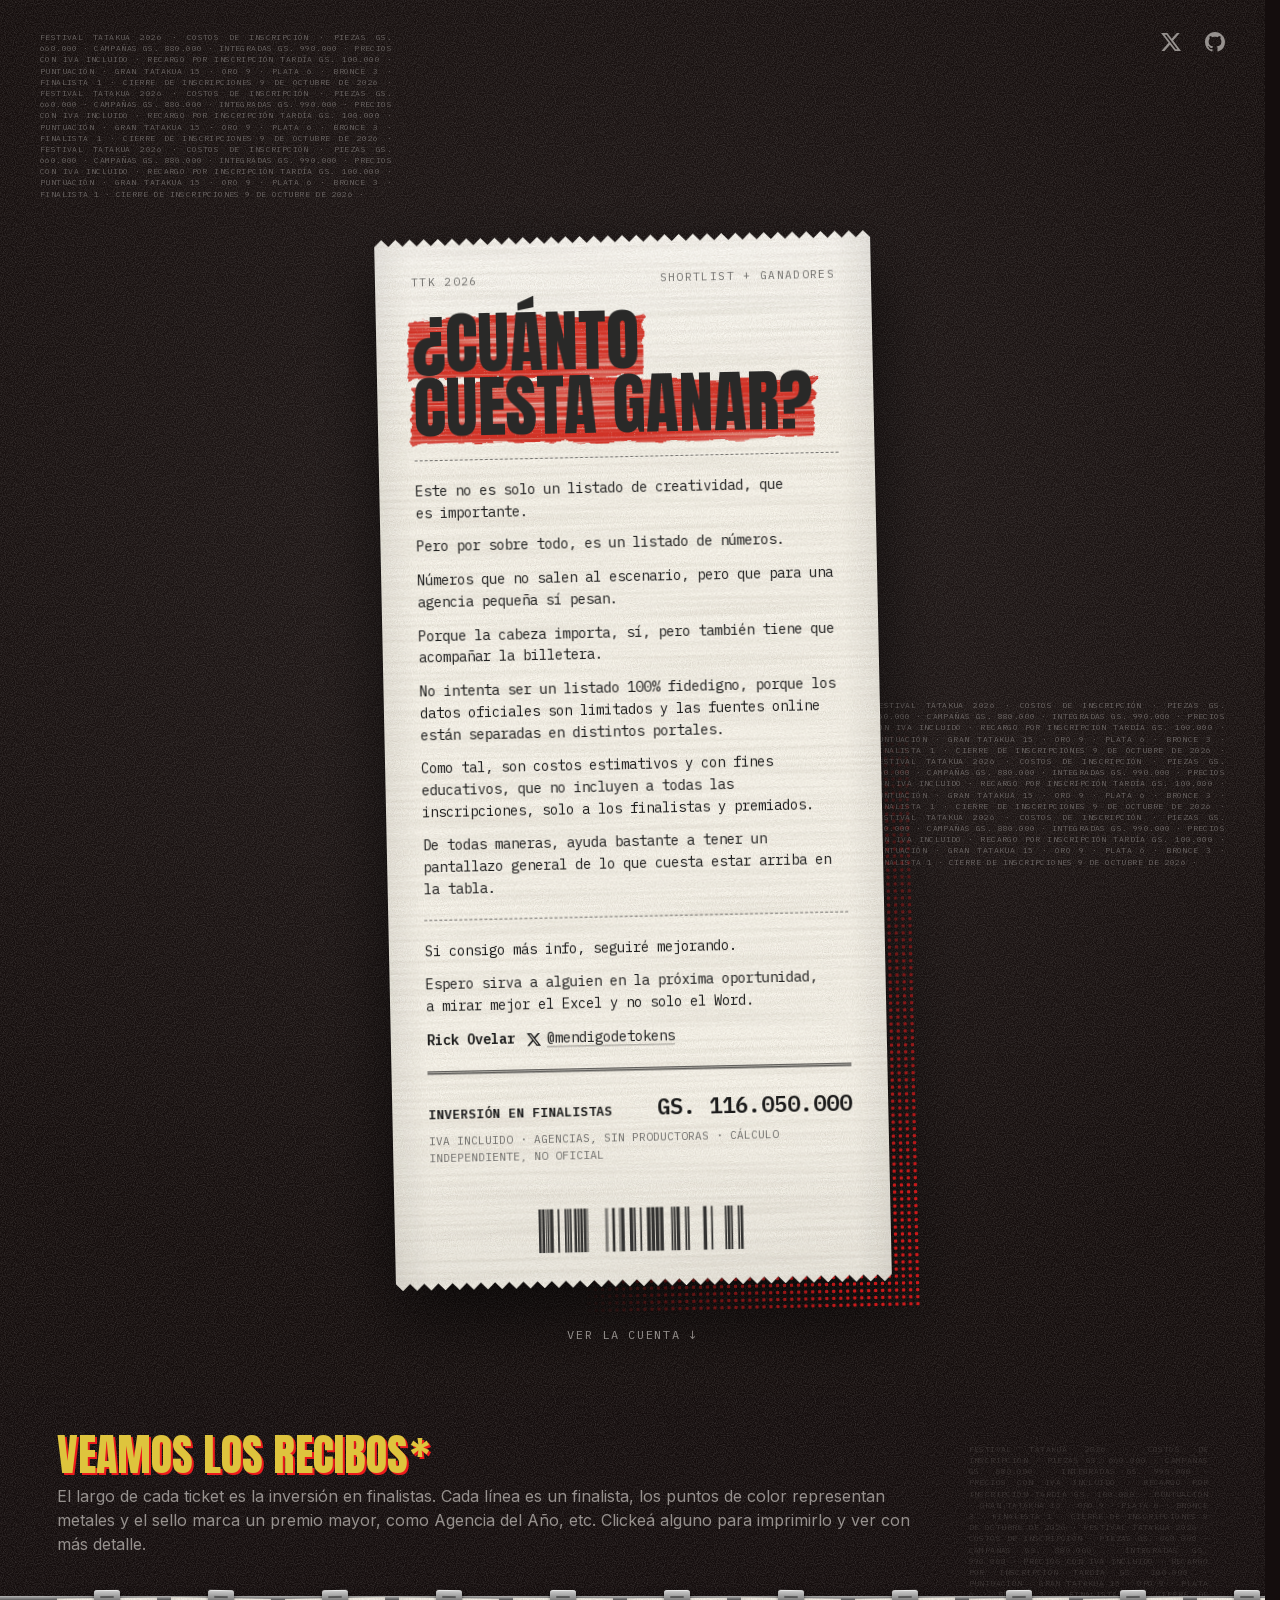
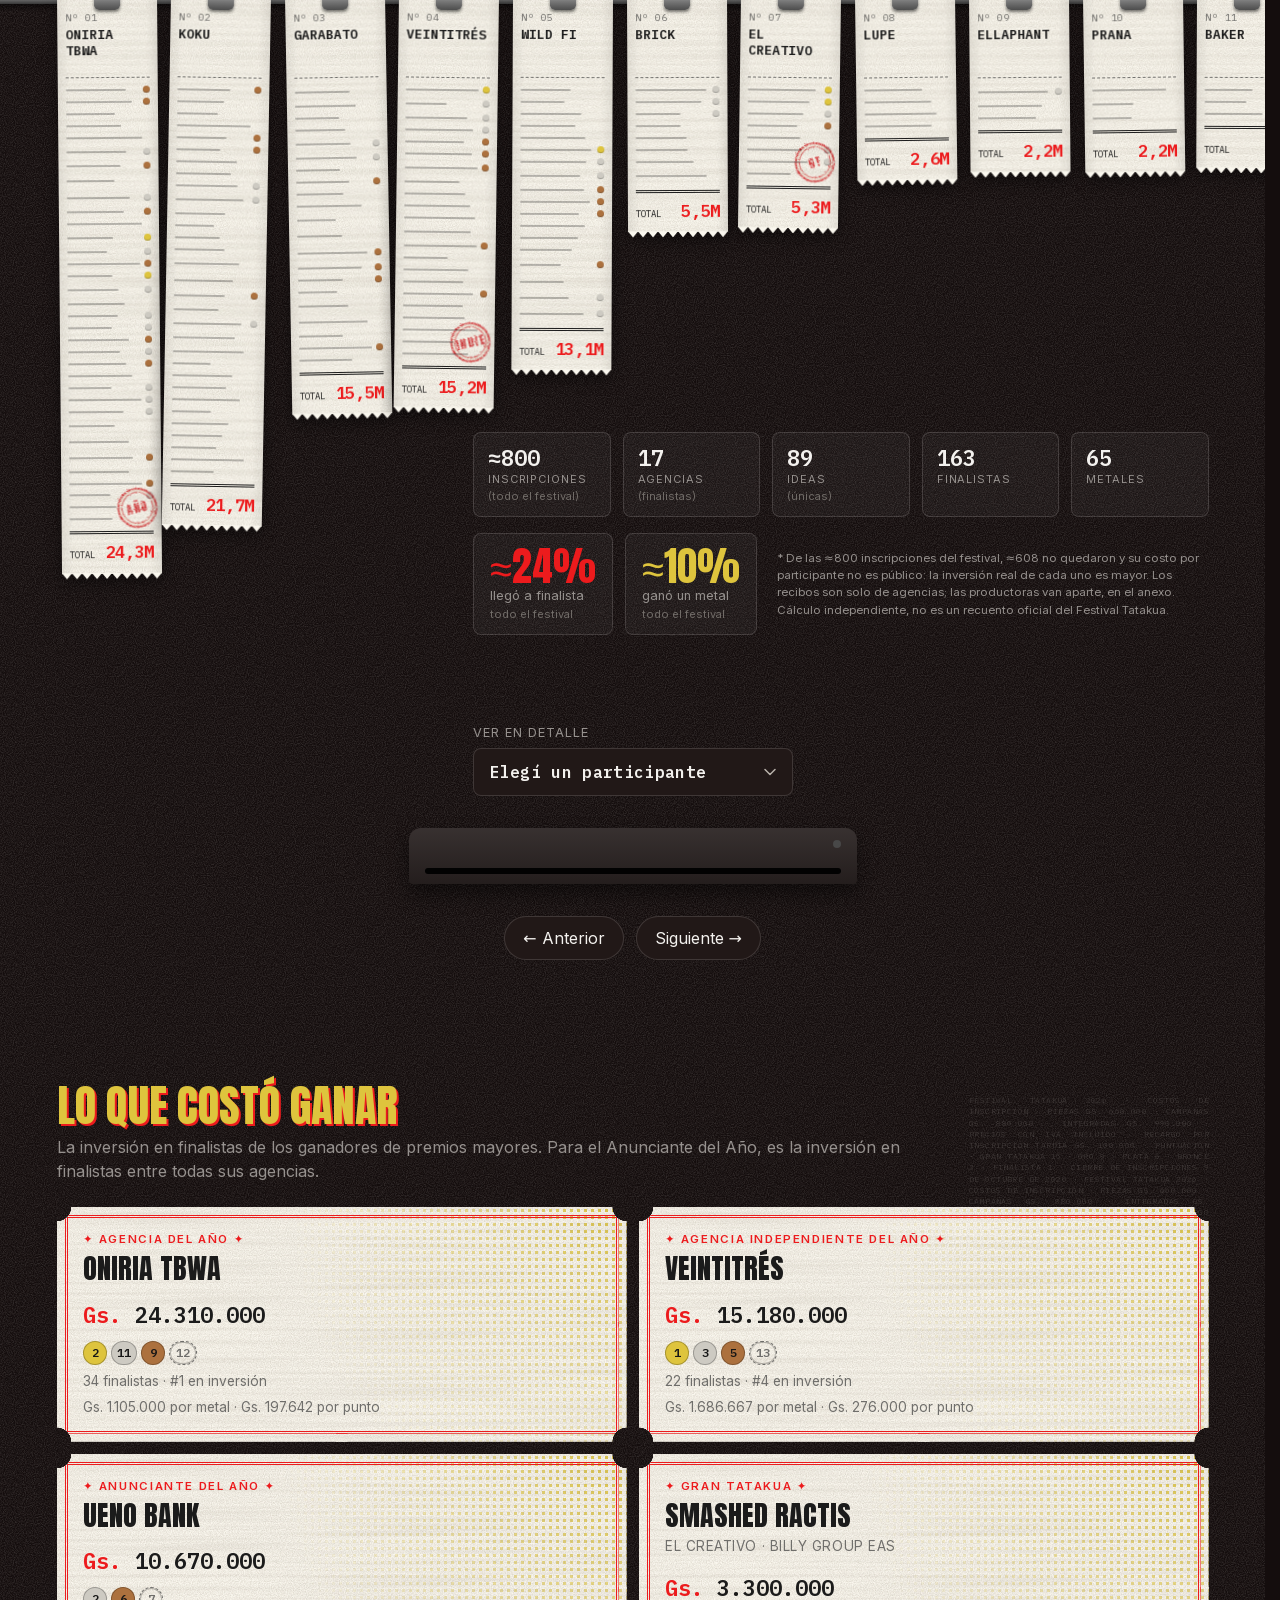
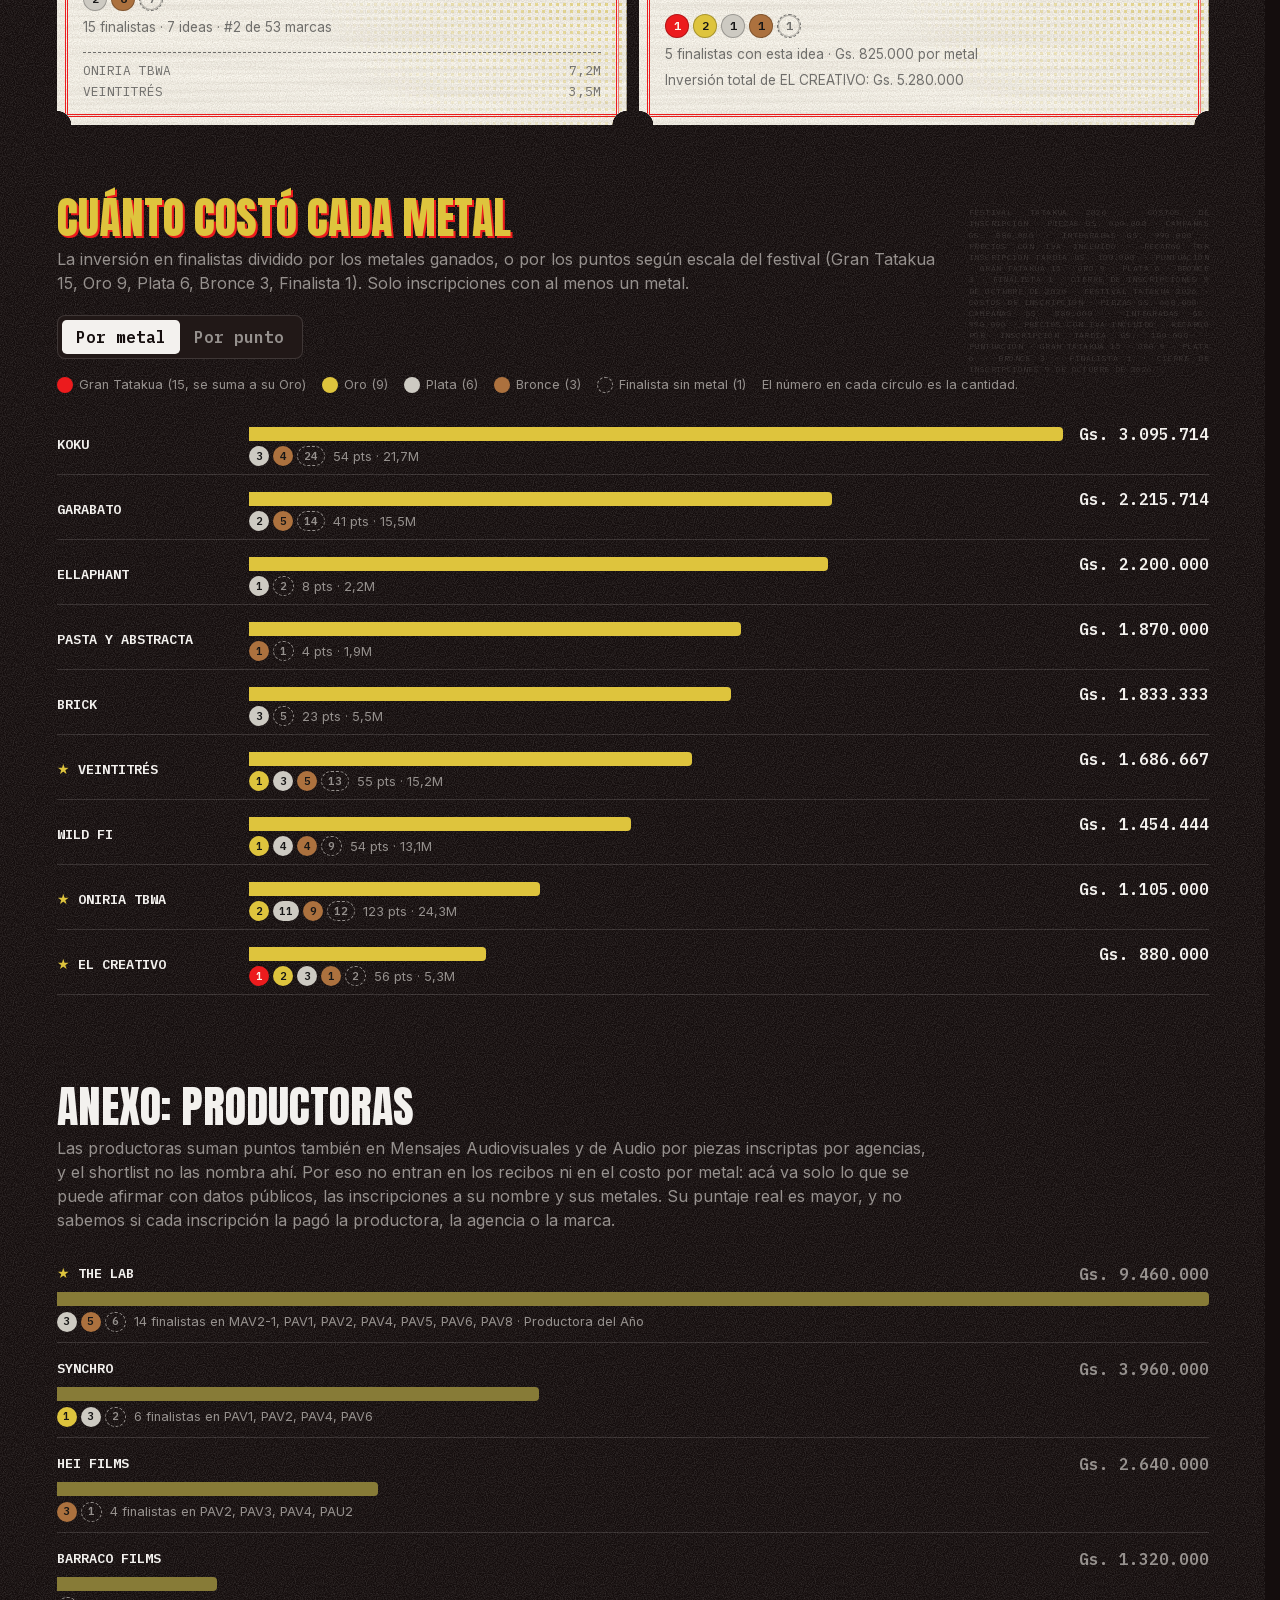
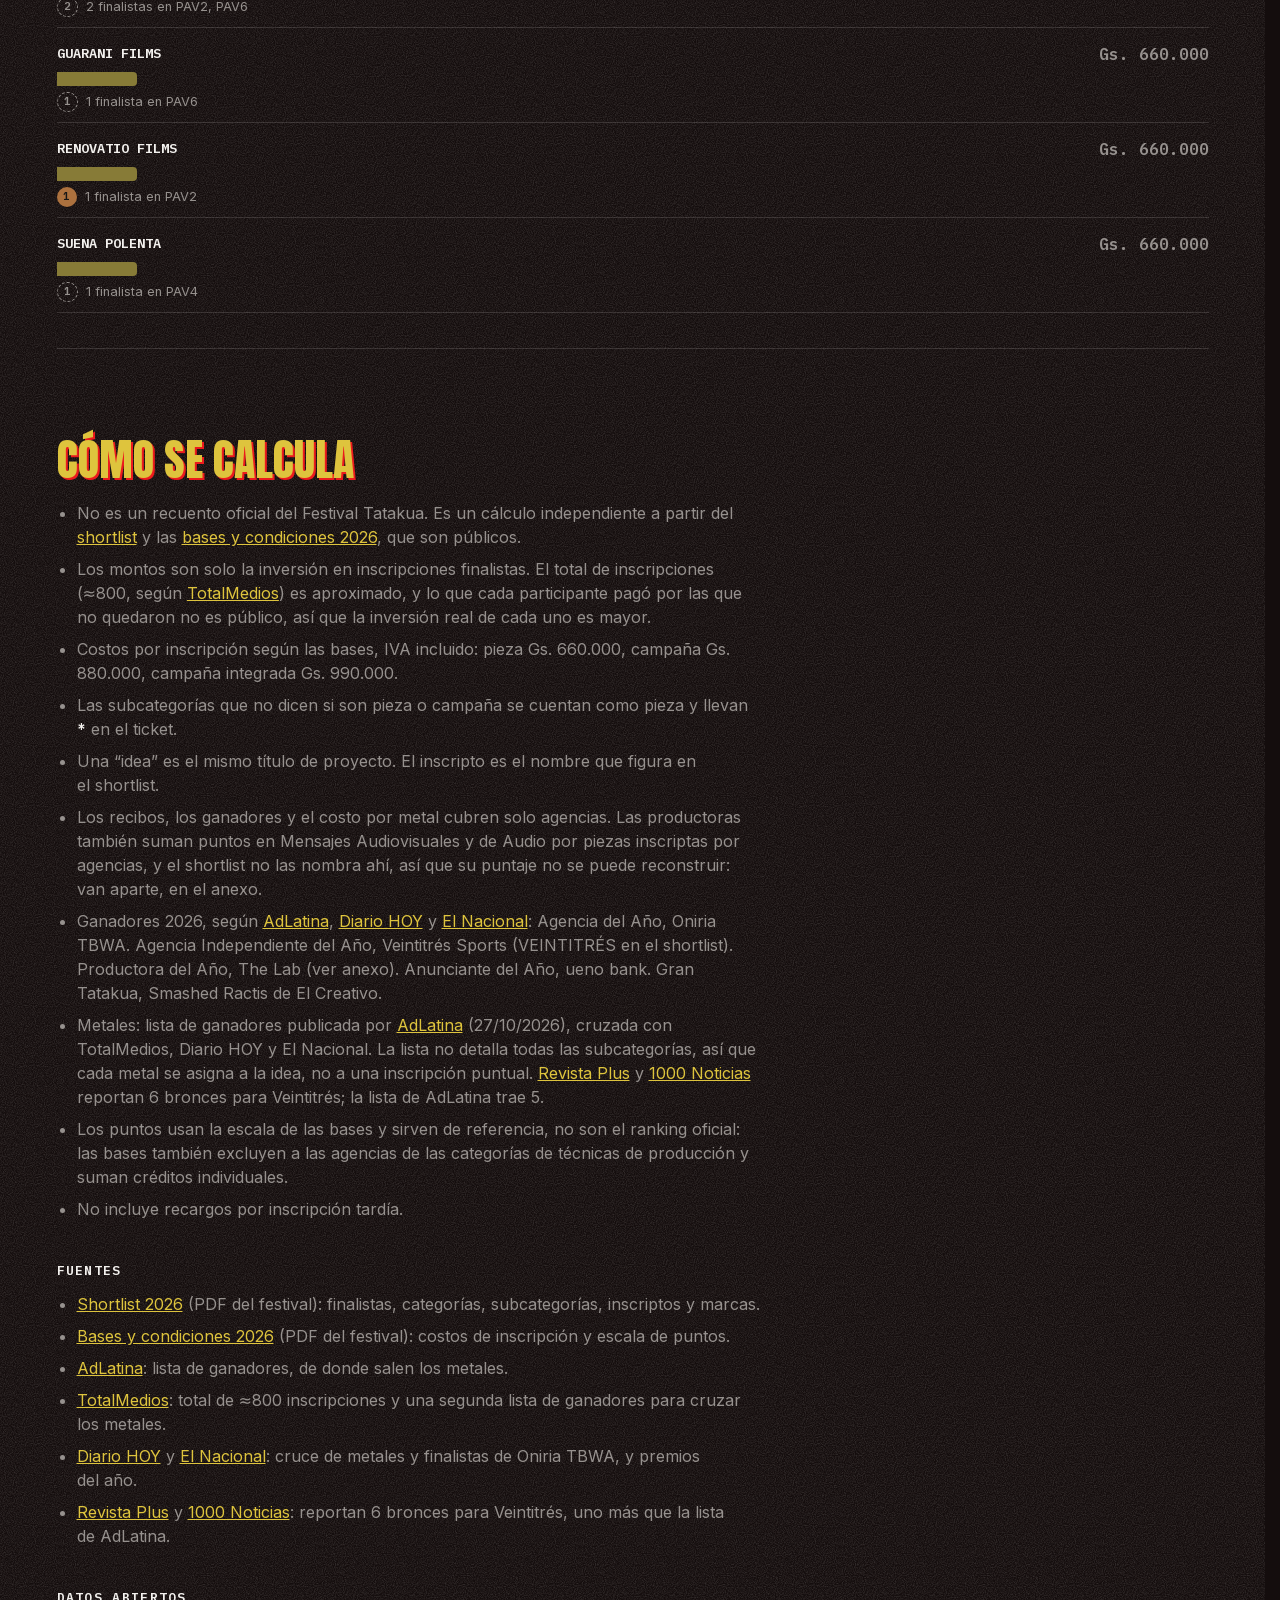
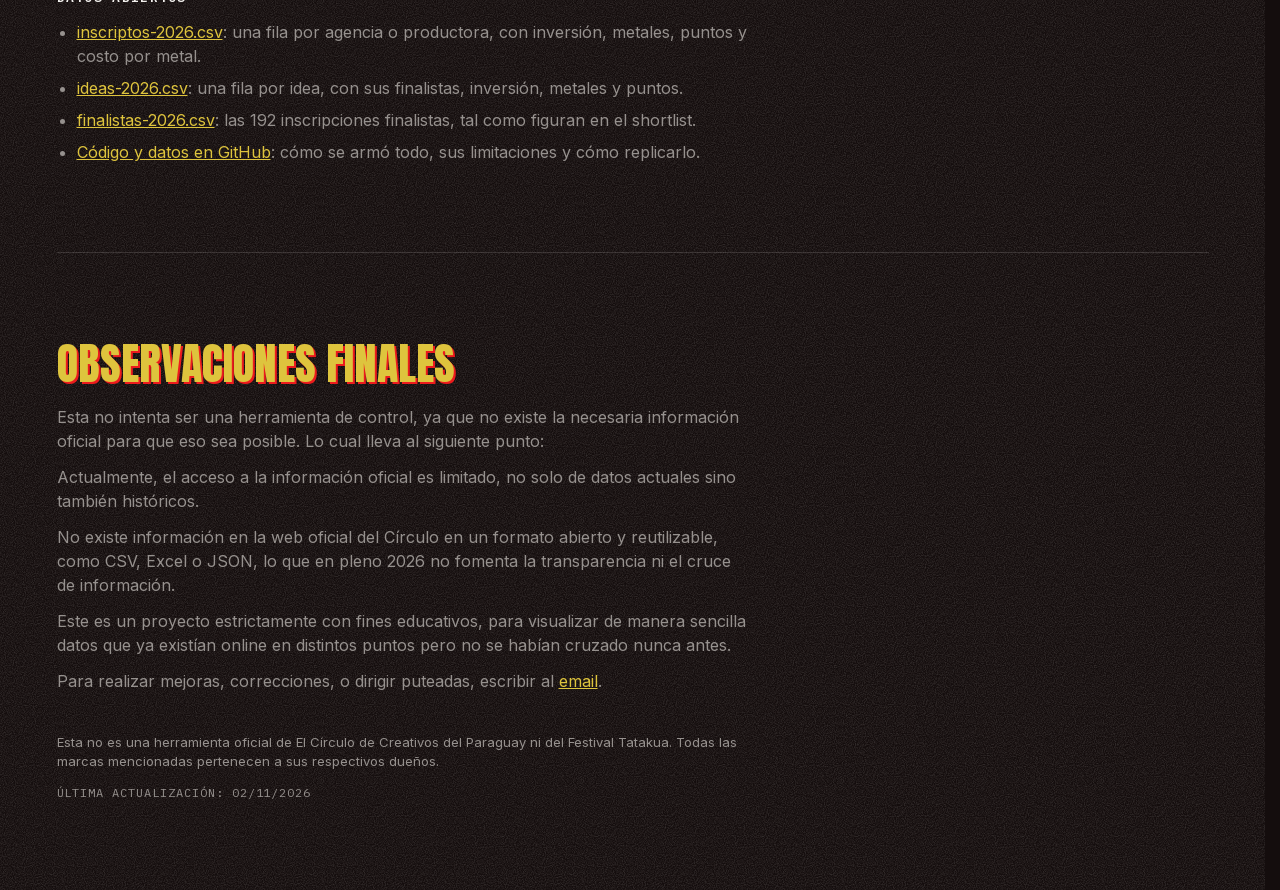
==== commit aa7acc28: "Add X and GitHub icon links to the hero's top-right corner" ====
--- a/site/index.html
+++ b/site/index.html
@@ -29,6 +29,14 @@
   <header class="hero">
     <p class="fine-print fine-print-tl" data-fine-print="3" aria-hidden="true"></p>
     <p class="fine-print fine-print-br" data-fine-print="3" aria-hidden="true"></p>
+    <nav class="hero-links" aria-label="Redes y código">
+      <a href="https://x.com/mendigodetokens" target="_blank" rel="me noopener" aria-label="@mendigodetokens en X (Twitter)">
+        <svg viewBox="0 0 24 24" aria-hidden="true"><path d="M18.901 1.153h3.68l-8.04 9.19L24 22.846h-7.406l-5.8-7.584-6.638 7.584H.474l8.6-9.83L0 1.154h7.594l5.243 6.932ZM17.61 20.644h2.039L6.486 3.24H4.298Z"/></svg>
+      </a>
+      <a href="https://github.com/neocuella/cuantocuestaganar" target="_blank" rel="noopener" aria-label="Código y datos en GitHub">
+        <svg viewBox="0 0 16 16" aria-hidden="true"><path d="M8 0c4.42 0 8 3.58 8 8a8.013 8.013 0 0 1-5.45 7.59c-.4.08-.55-.17-.55-.38 0-.27.01-1.13.01-2.2 0-.75-.25-1.23-.54-1.48 1.78-.2 3.65-.88 3.65-3.95 0-.88-.31-1.59-.82-2.15.08-.2.36-1.02-.08-2.12 0 0-.67-.22-2.2.82-.64-.18-1.32-.27-2-.27-.68 0-1.36.09-2 .27-1.53-1.03-2.2-.82-2.2-.82-.44 1.1-.16 1.92-.08 2.12-.51.56-.82 1.28-.82 2.15 0 3.06 1.86 3.75 3.64 3.95-.23.2-.44.55-.51 1.07-.46.21-1.61.55-2.33-.66-.15-.24-.6-.83-1.23-.82-.67.01-.27.38.01.53.34.19.73.9.82 1.13.16.45.68 1.31 2.69.94 0 .67.01 1.3.01 1.49 0 .21-.15.45-.55.38A7.995 7.995 0 0 1 0 8c0-4.42 3.58-8 8-8Z"/></svg>
+      </a>
+    </nav>
     <div class="hero-paper">
       <div class="fold" data-fold>
         <span class="halftone" aria-hidden="true"></span>
--- a/site/styles.css
+++ b/site/styles.css
@@ -187,6 +187,31 @@
 }
 .hero > :not(.fine-print) { position: relative; z-index: 1; }
 
+/* X and GitHub, top-right corner of the first screen. The links' padding makes the tap target;
+   the negative offset lines the icon itself up with the gutter. */
+.hero > .hero-links {
+  position: absolute;
+  z-index: 2;
+  inset-block-start: calc(2rem - 0.75rem);
+  inset-inline-end: calc(var(--gutter) - 0.75rem);
+  display: flex;
+}
+
+.hero-links a {
+  display: grid;
+  place-items: center;
+  padding: 0.75rem;
+  color: var(--muted);
+  transition: color 150ms;
+}
+
+.hero-links svg { inline-size: 1.25rem; block-size: 1.25rem; fill: currentColor; }
+.hero-links a:active { color: var(--mustard); }
+
+@media (hover: hover) and (pointer: fine) {
+  .hero-links a:hover { color: var(--mustard); }
+}
+
 /* Beside section titles, only where there is room for it */
 .section-head { position: relative; }
 .section-head > :not(.fine-print) { position: relative; z-index: 1; }
@@ -201,7 +226,9 @@
 
 @media (width < 48rem) {
   .fine-print-br { display: none; }
-  .fine-print-tl { inline-size: auto; inset-inline-end: var(--gutter); inset-block-start: 1.25rem; }
+  /* Stops short of the X and GitHub icons */
+  .fine-print-tl { inline-size: auto; inset-inline-end: calc(var(--gutter) + 5.5rem); inset-block-start: 1.25rem; }
+  .hero > .hero-links { inset-block-start: calc(1.25rem - 0.75rem); }
 }
 
 /* Hero: one receipt on black */
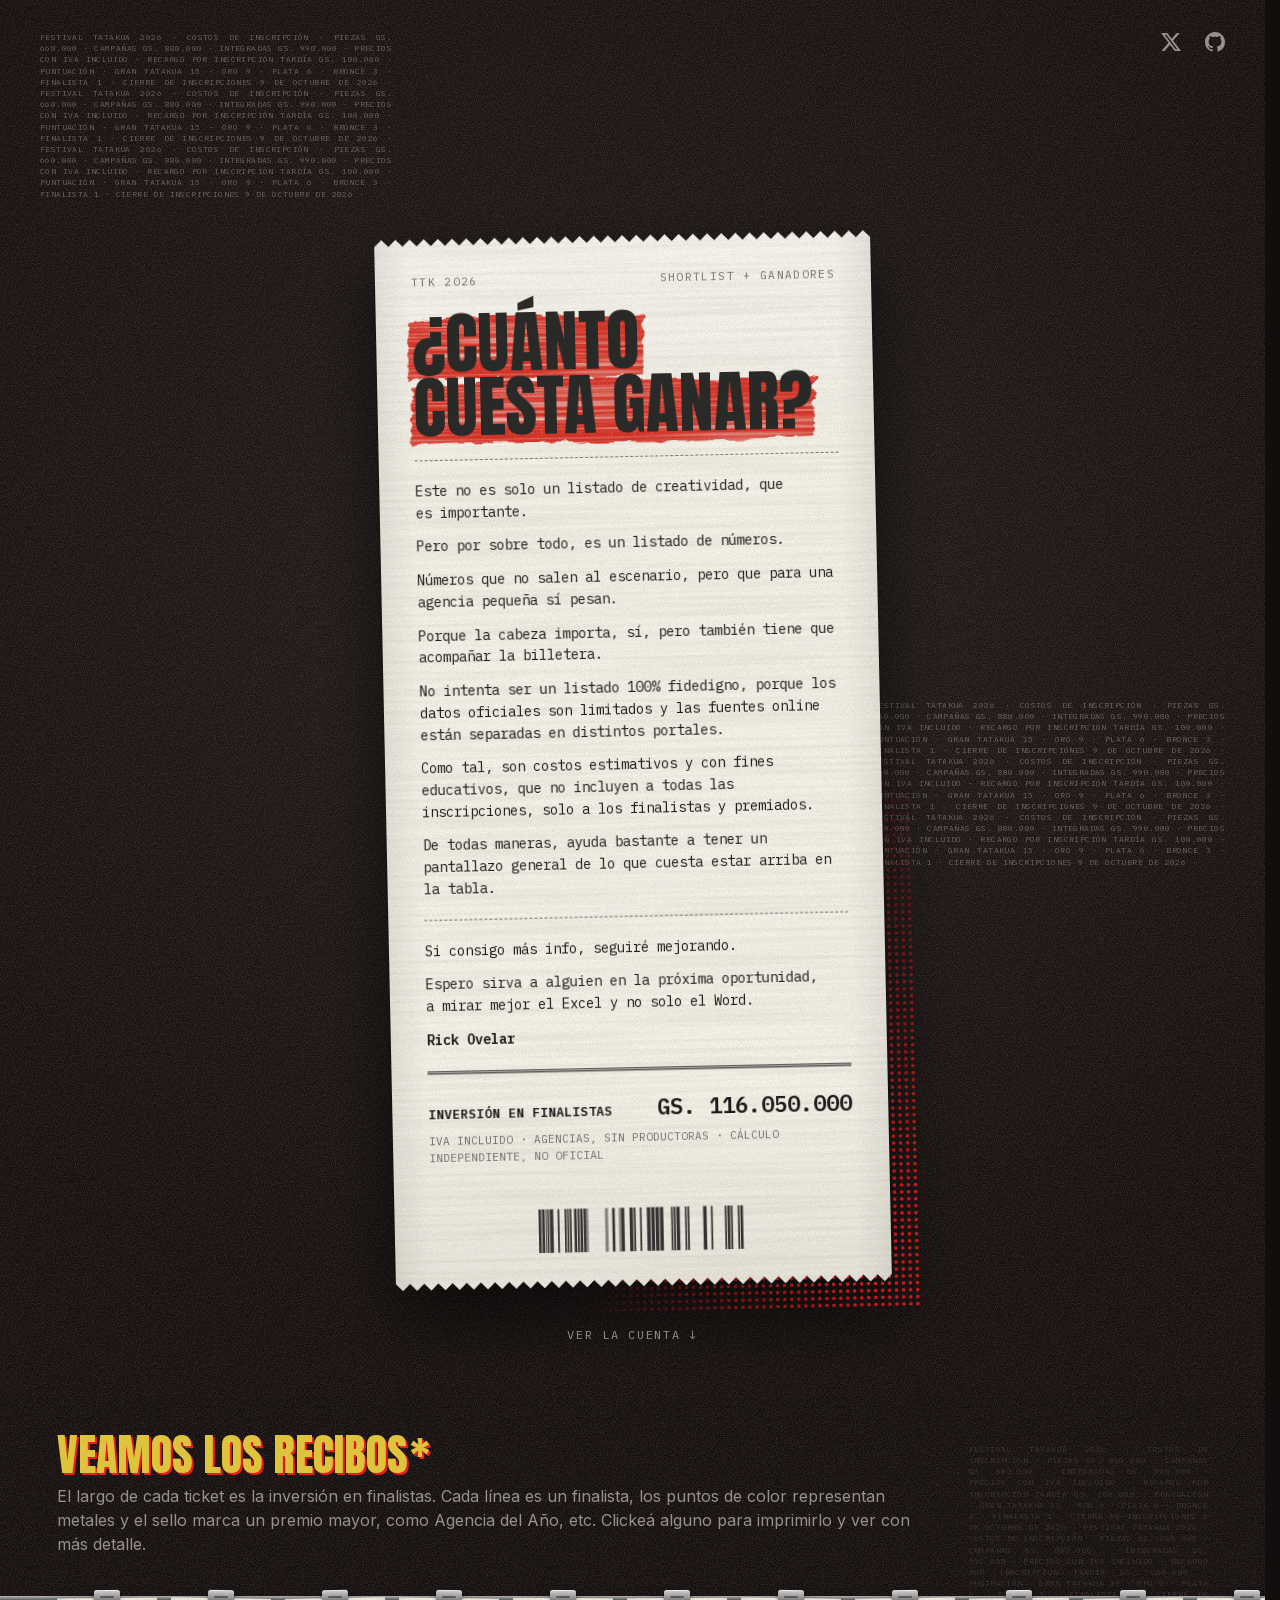
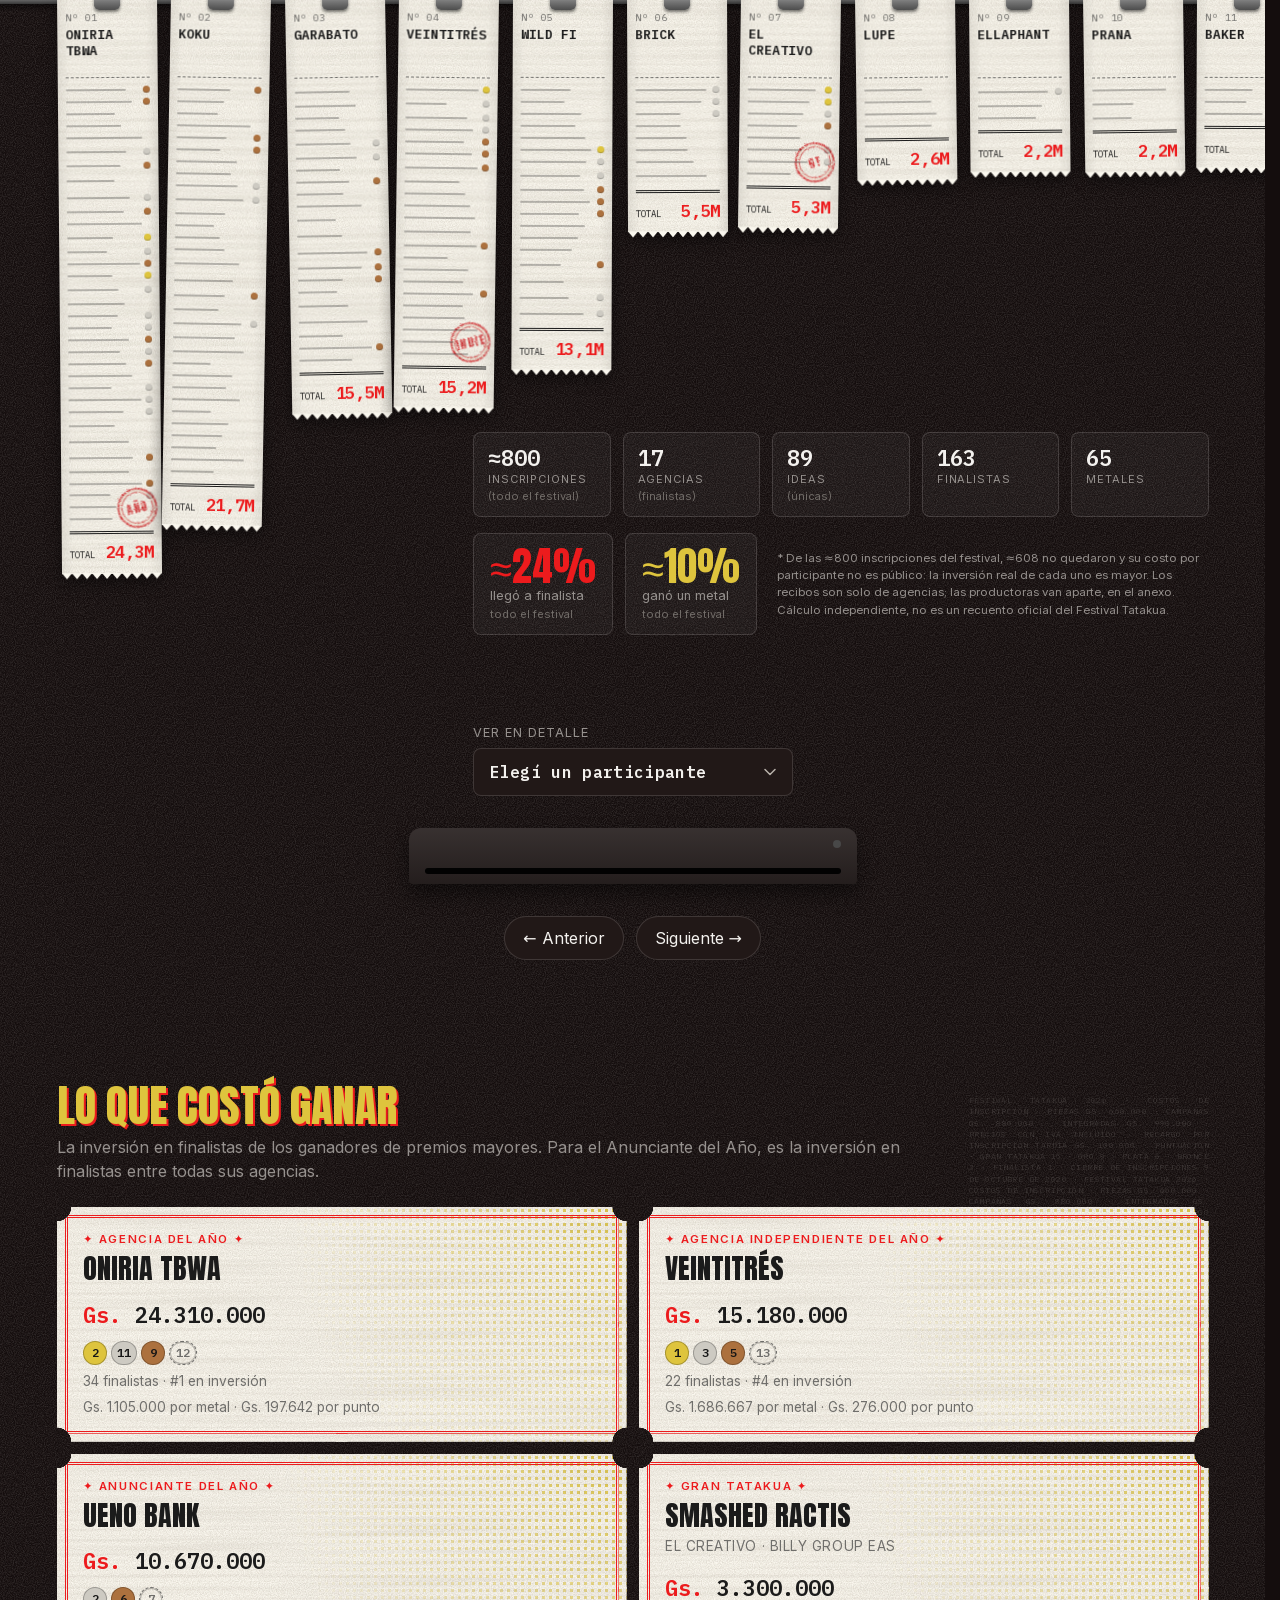
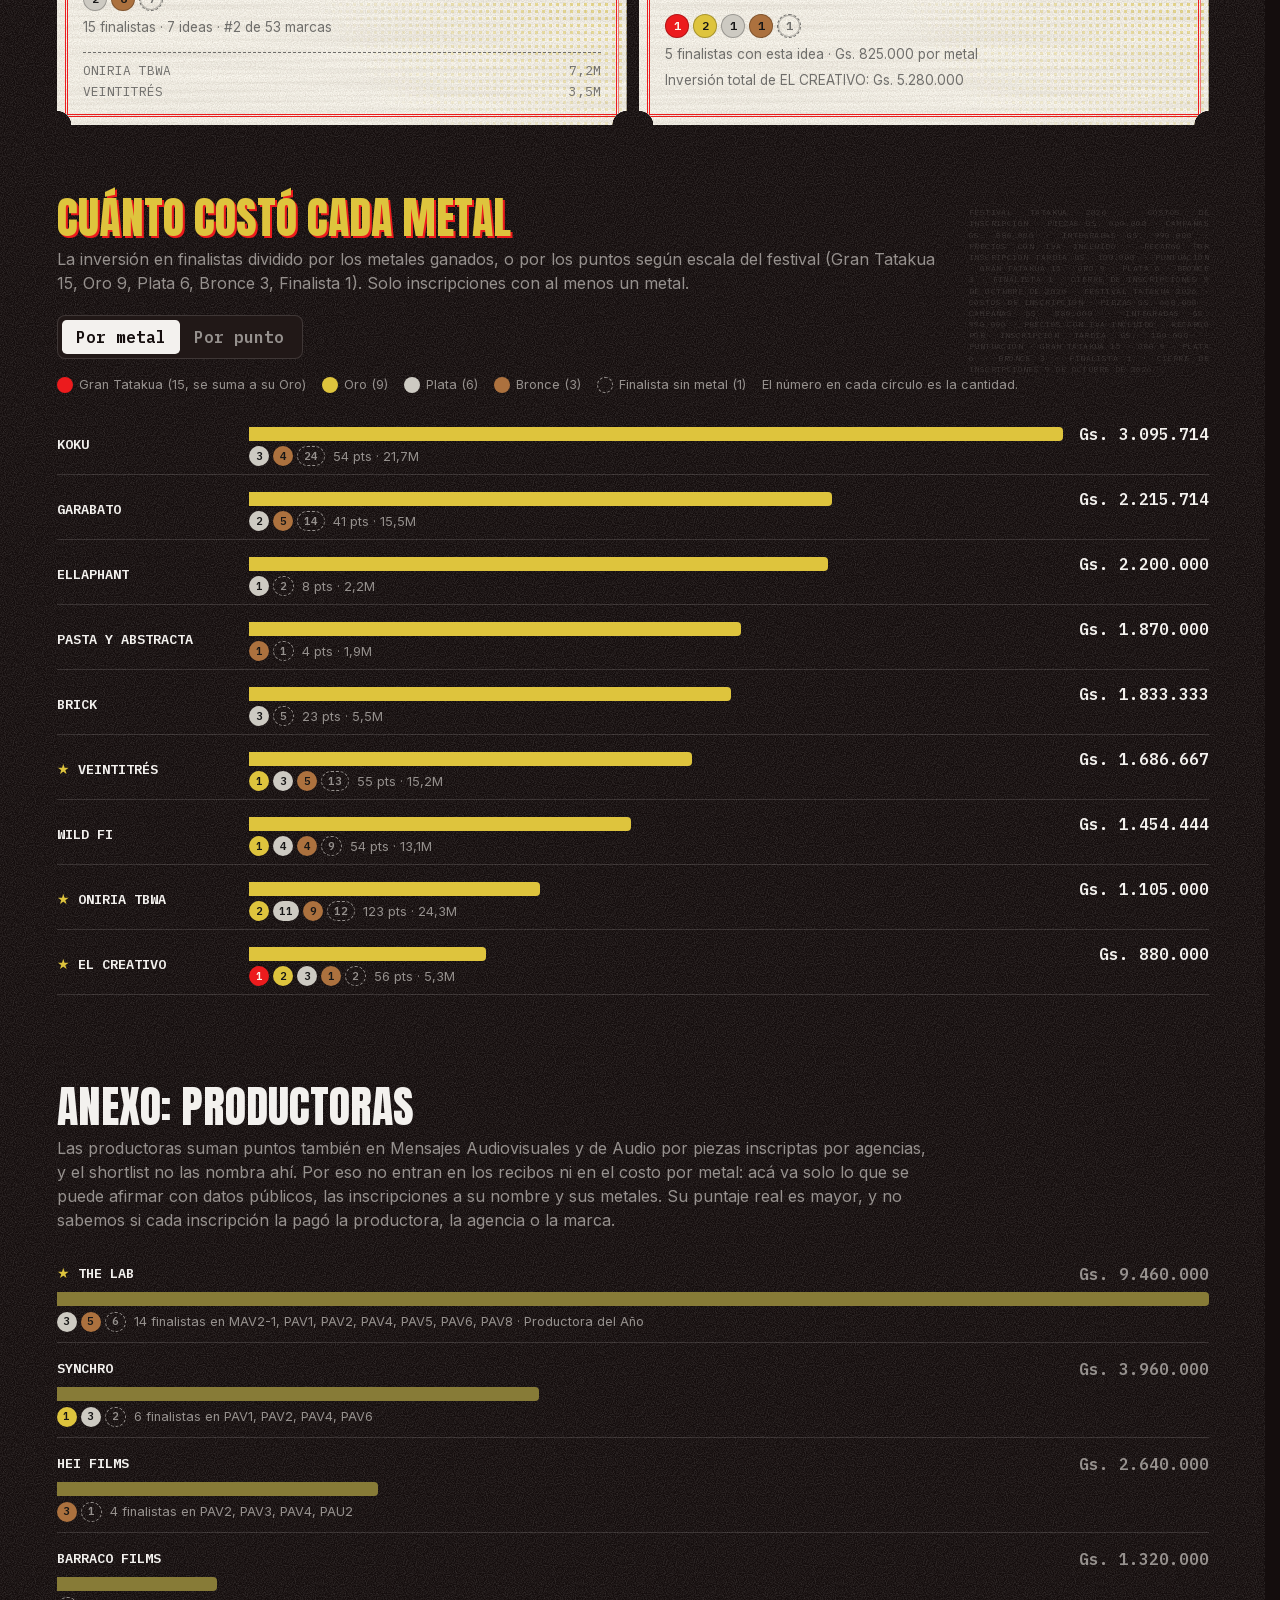
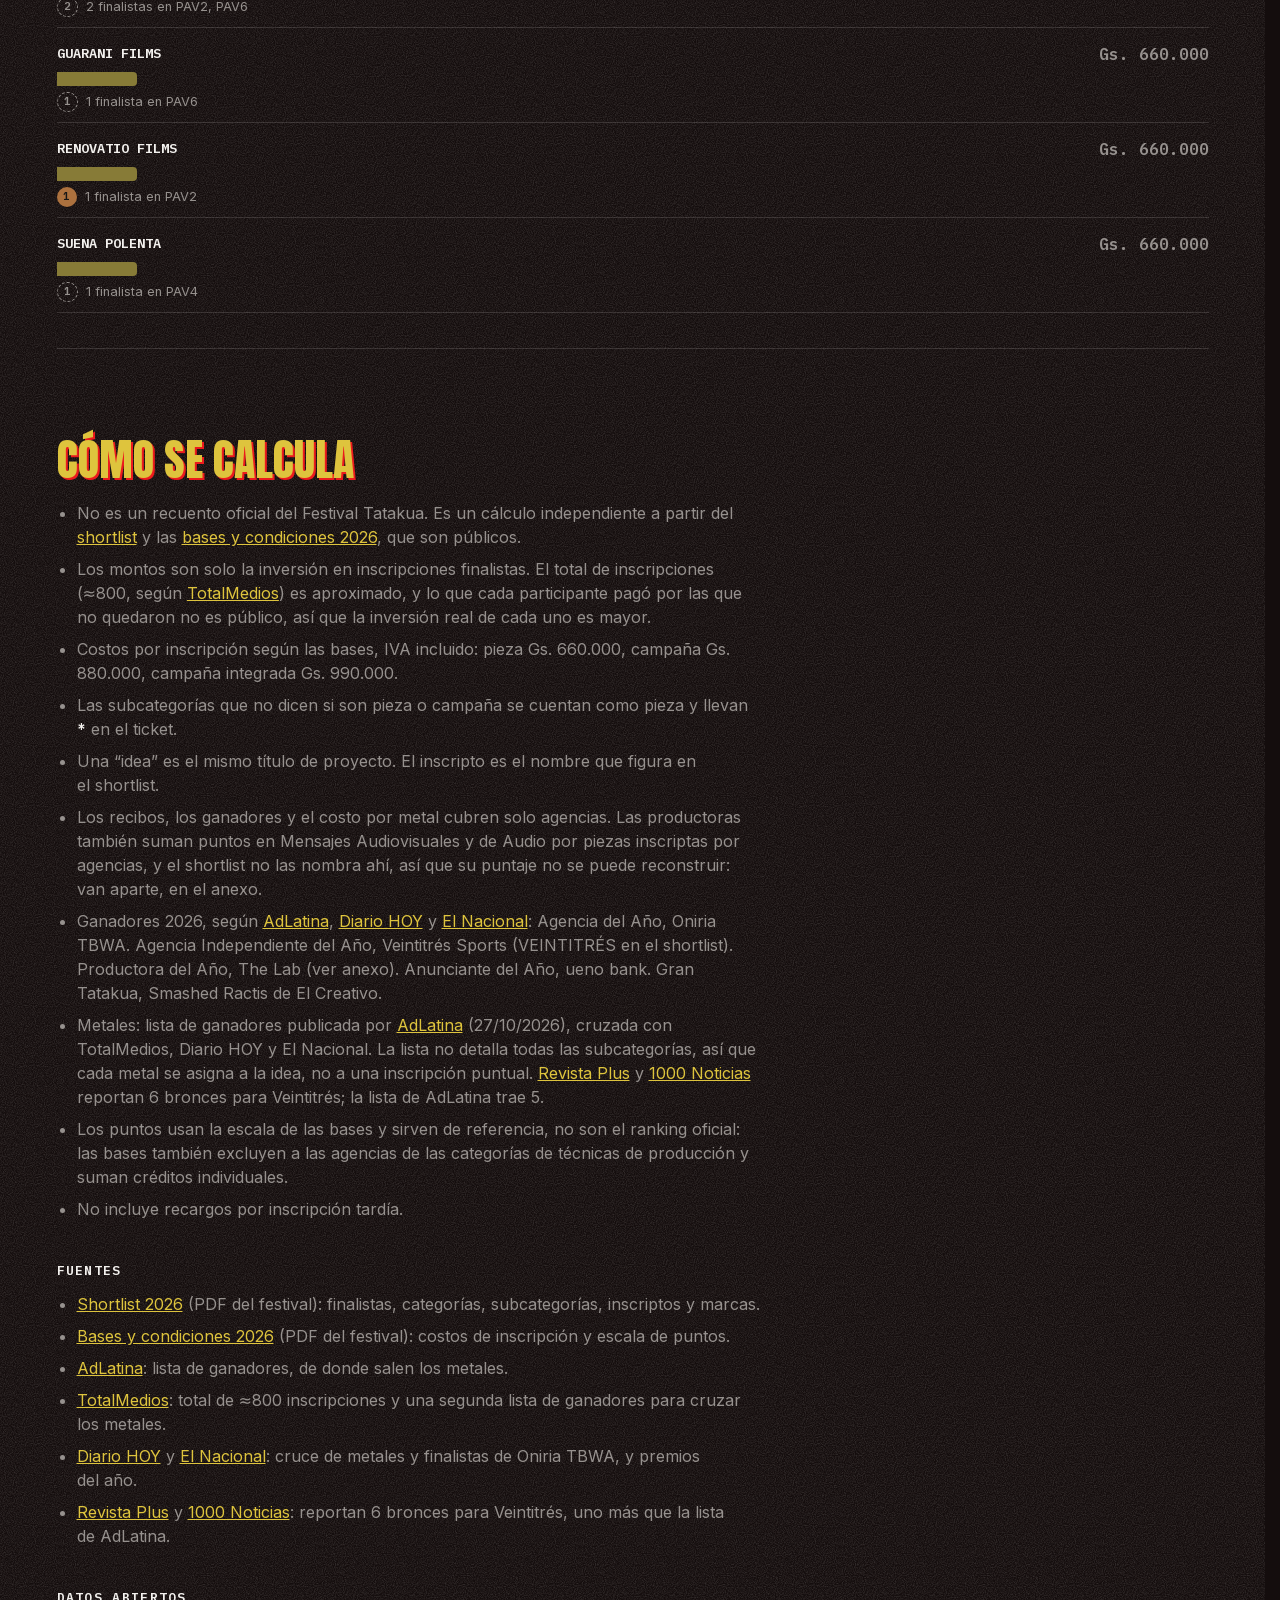
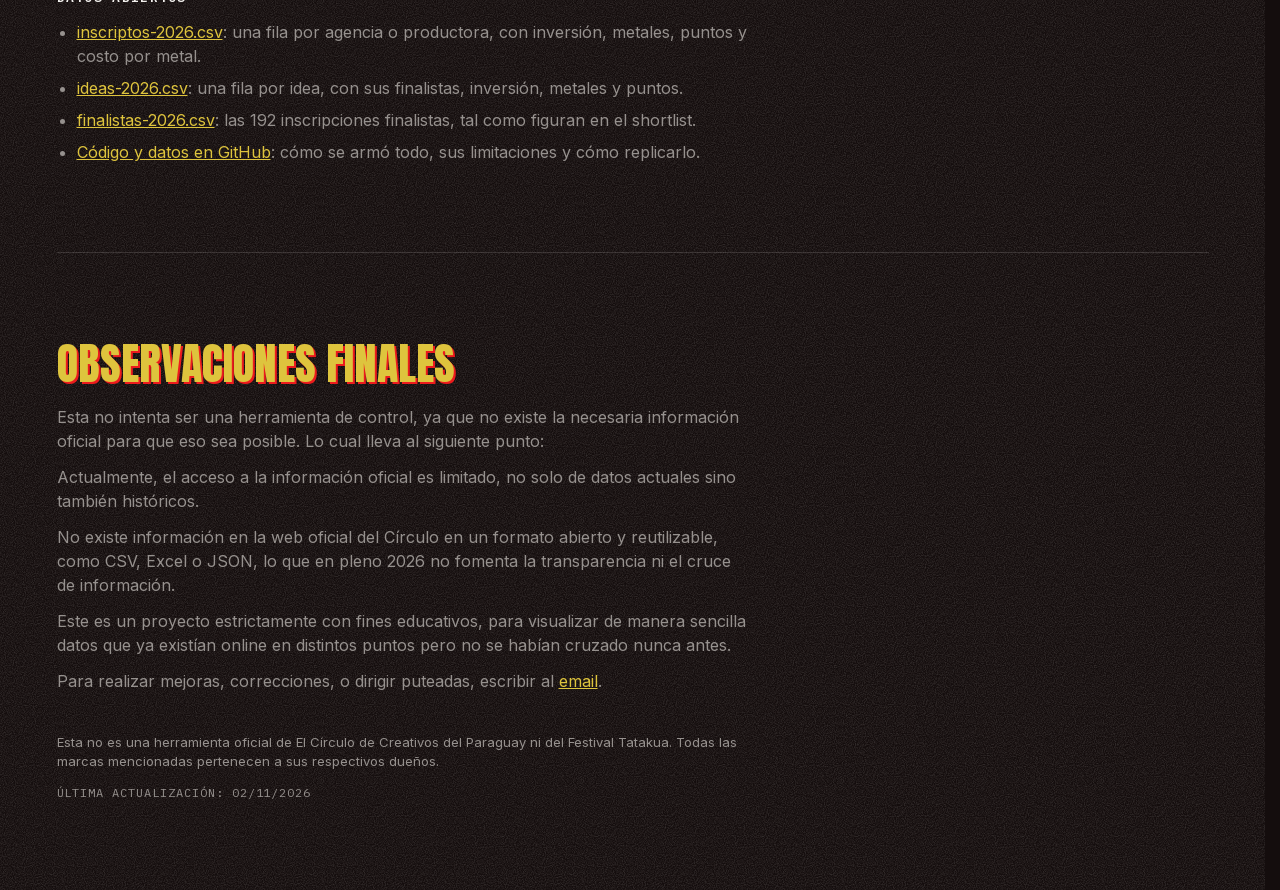
==== commit 6a66c6ab: "Drop the X link from the receipt signature; it lives in the hero corner now" ====
--- a/site/index.html
+++ b/site/index.html
@@ -60,10 +60,6 @@
               <p>Espero sirva a alguien en la próxima oportunidad,<br>a mirar mejor el Excel y no solo el Word.</p>
               <p class="hr-sign">
                 <span class="hr-name">Rick Ovelar</span>
-                <a href="https://x.com/mendigodetokens" target="_blank" rel="me noopener">
-                  <svg viewBox="0 0 24 24" aria-hidden="true"><path d="M18.901 1.153h3.68l-8.04 9.19L24 22.846h-7.406l-5.8-7.584-6.638 7.584H.474l8.6-9.83L0 1.154h7.594l5.243 6.932ZM17.61 20.644h2.039L6.486 3.24H4.298Z"/></svg>
-                  @mendigodetokens<span class="visually-hidden"> en X (Twitter)</span>
-                </a>
               </p>
             </div>
             <div class="hr-rule hr-rule-double" aria-hidden="true"></div>
--- a/site/styles.css
+++ b/site/styles.css
@@ -325,23 +325,6 @@
 
 .hr-name { font-weight: 600; }
 
-.hr-sign a {
-  display: inline-flex;
-  align-items: center;
-  gap: 0.375rem;
-  color: inherit;
-  text-decoration: underline;
-  text-decoration-color: color-mix(in oklch, var(--ink) 40%, transparent);
-  text-underline-offset: 0.2em;
-}
-
-.hr-sign svg { flex: none; inline-size: 0.875rem; block-size: 0.875rem; fill: currentColor; }
-.hr-sign a:active { opacity: 0.7; }
-
-@media (hover: hover) and (pointer: fine) {
-  .hr-sign a:hover { color: var(--red); text-decoration-color: currentColor; }
-}
-
 .hr-total {
   display: flex;
   flex-wrap: wrap;
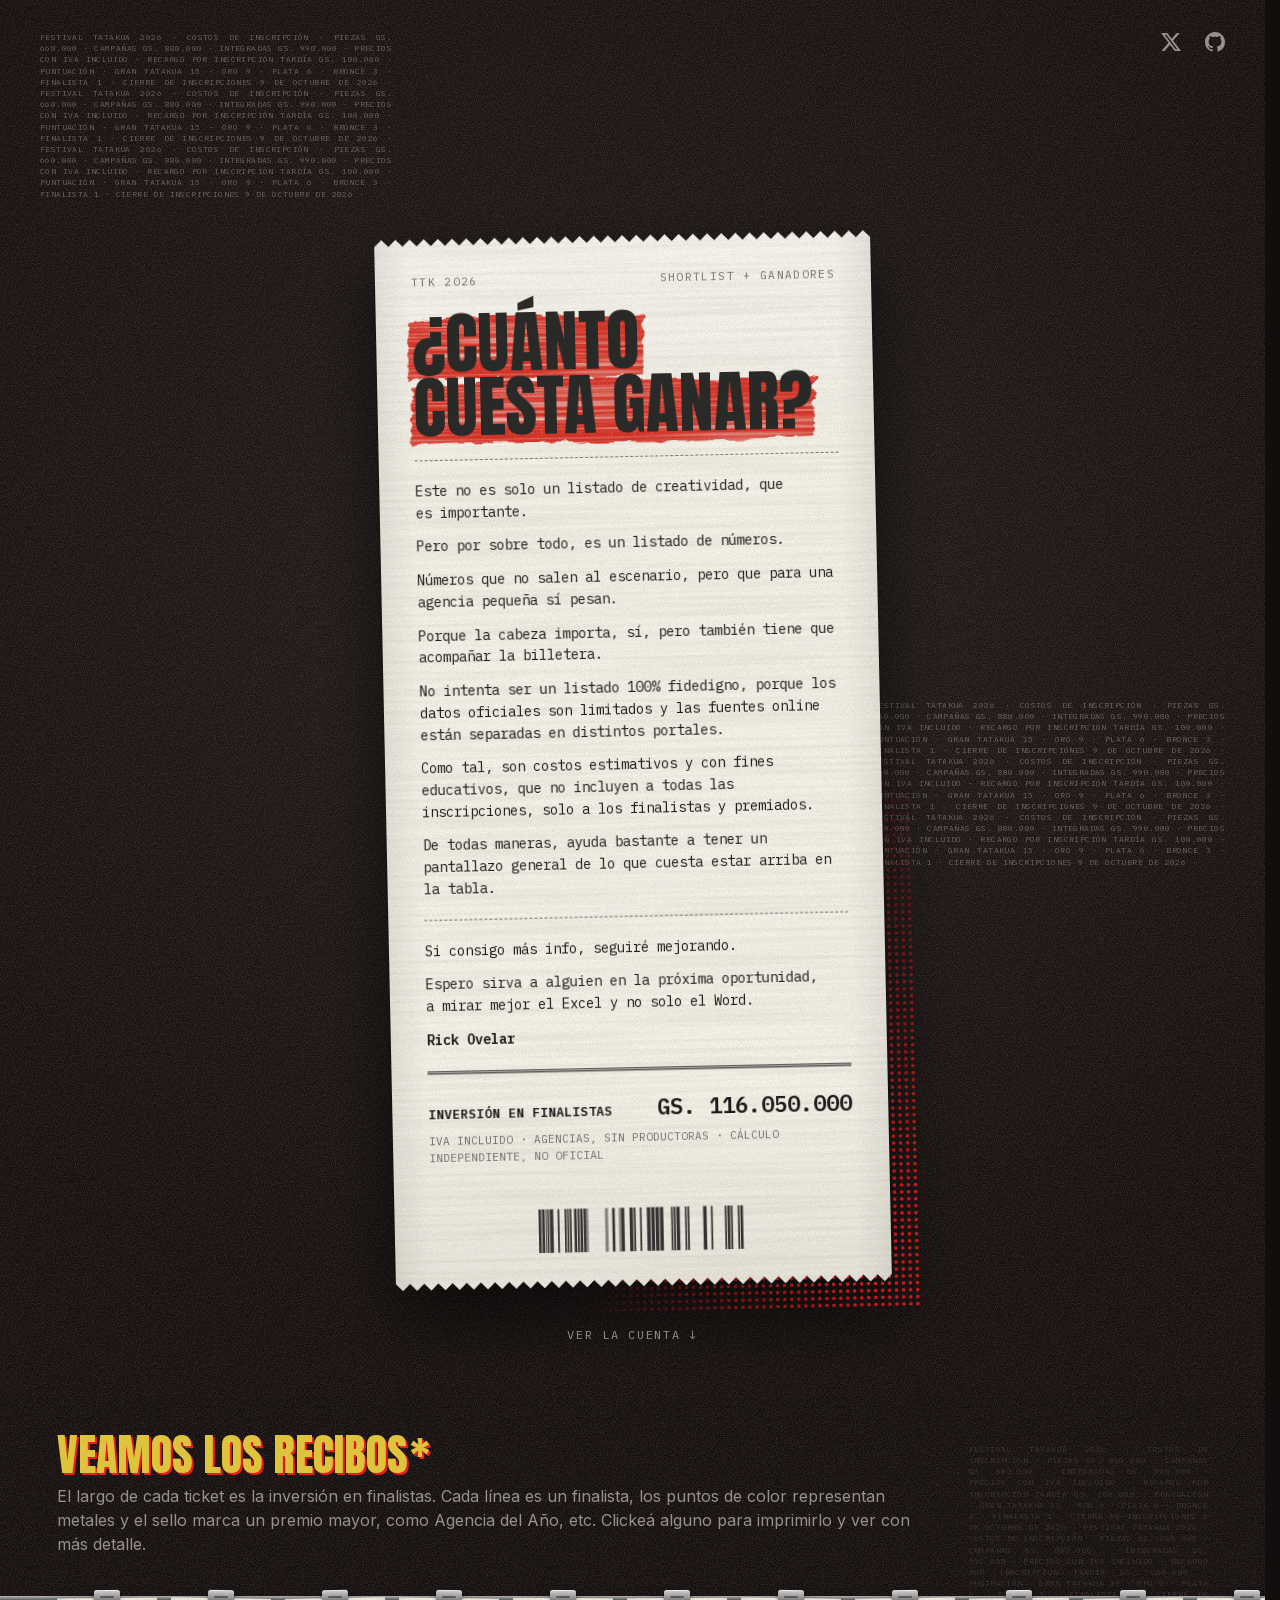
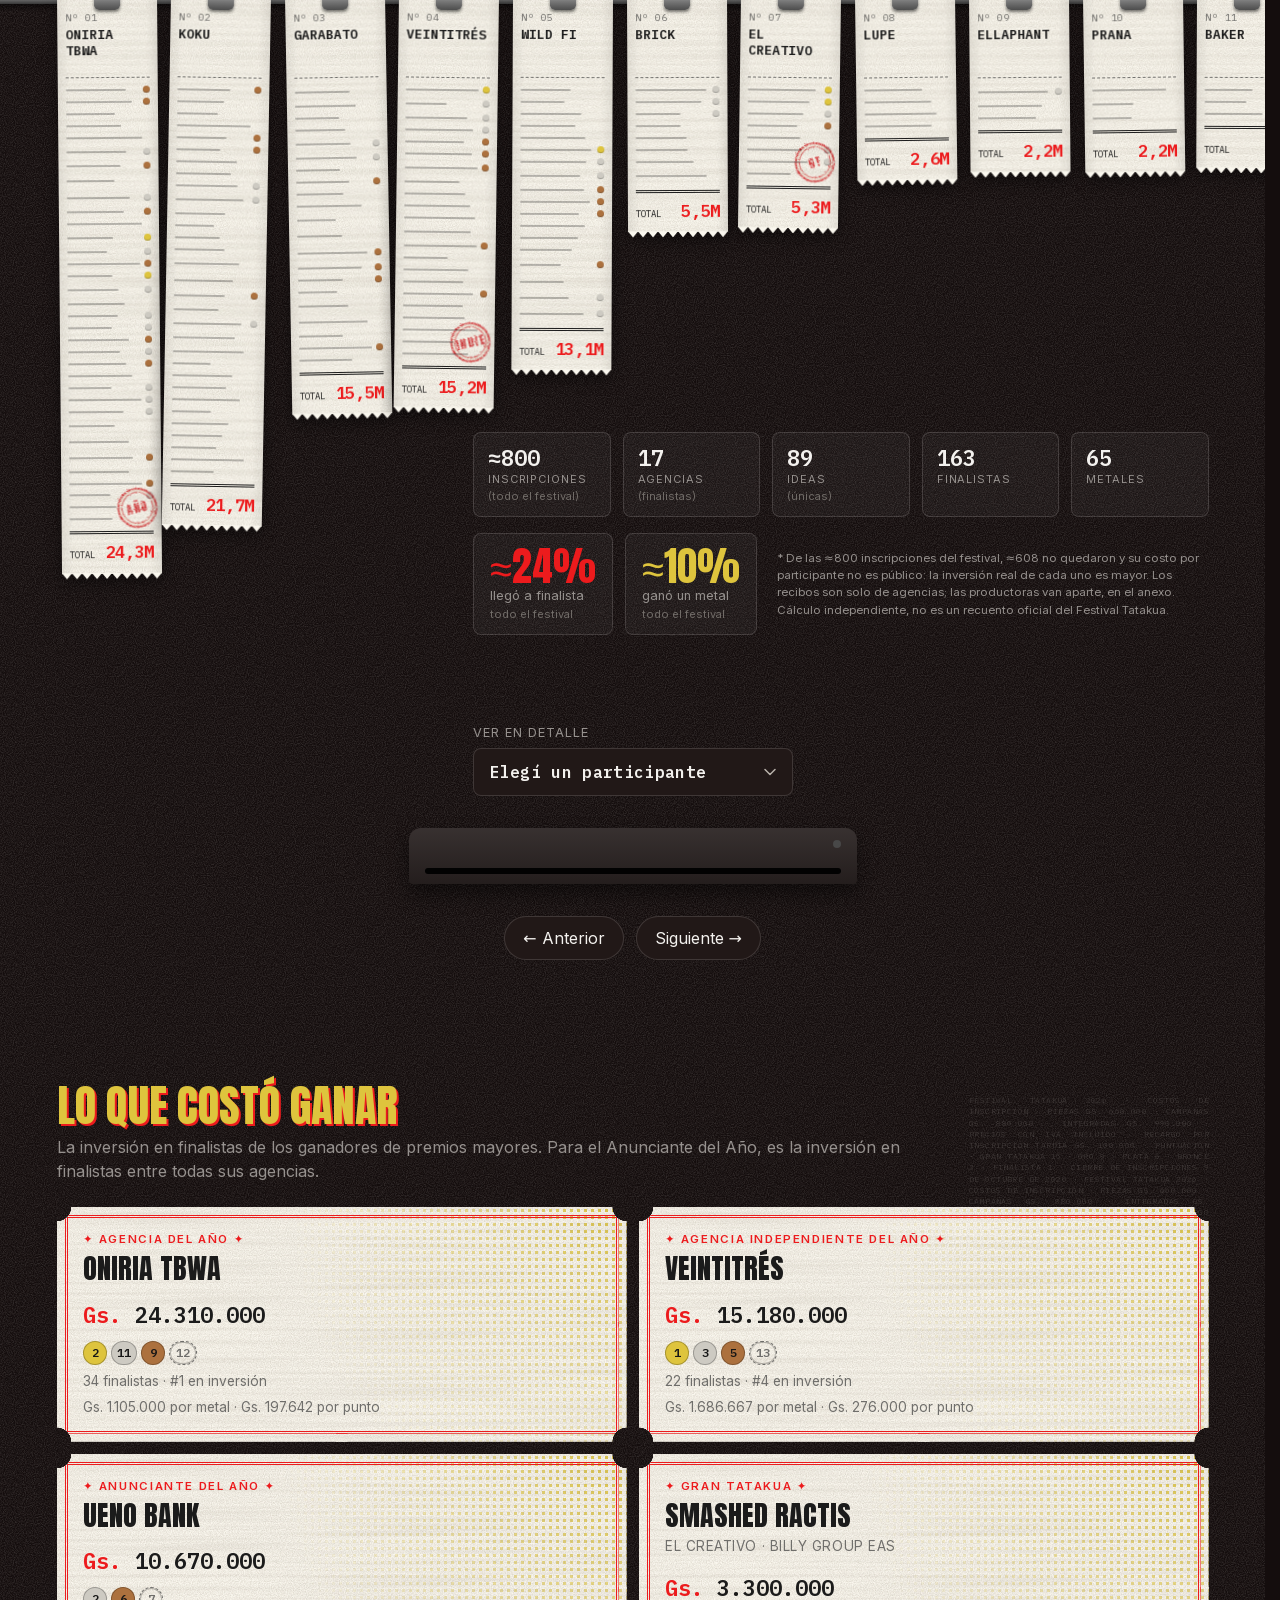
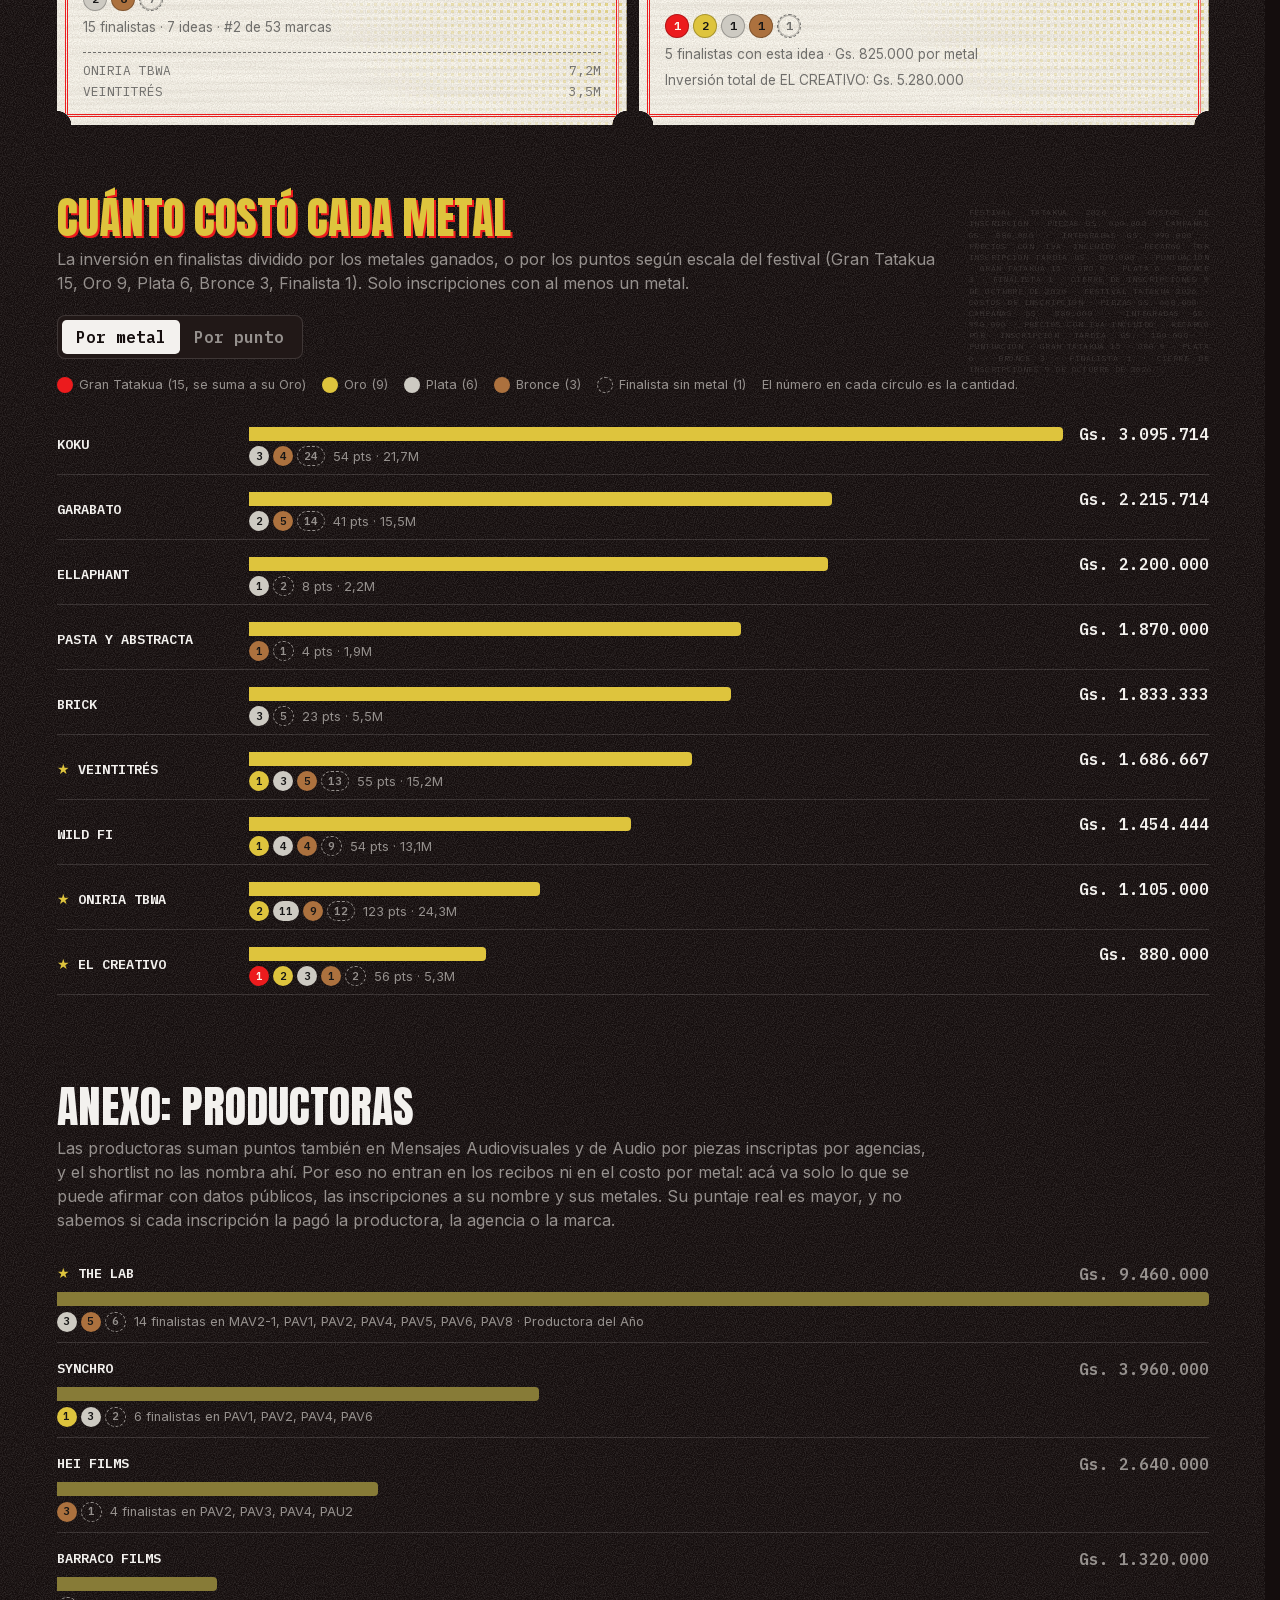
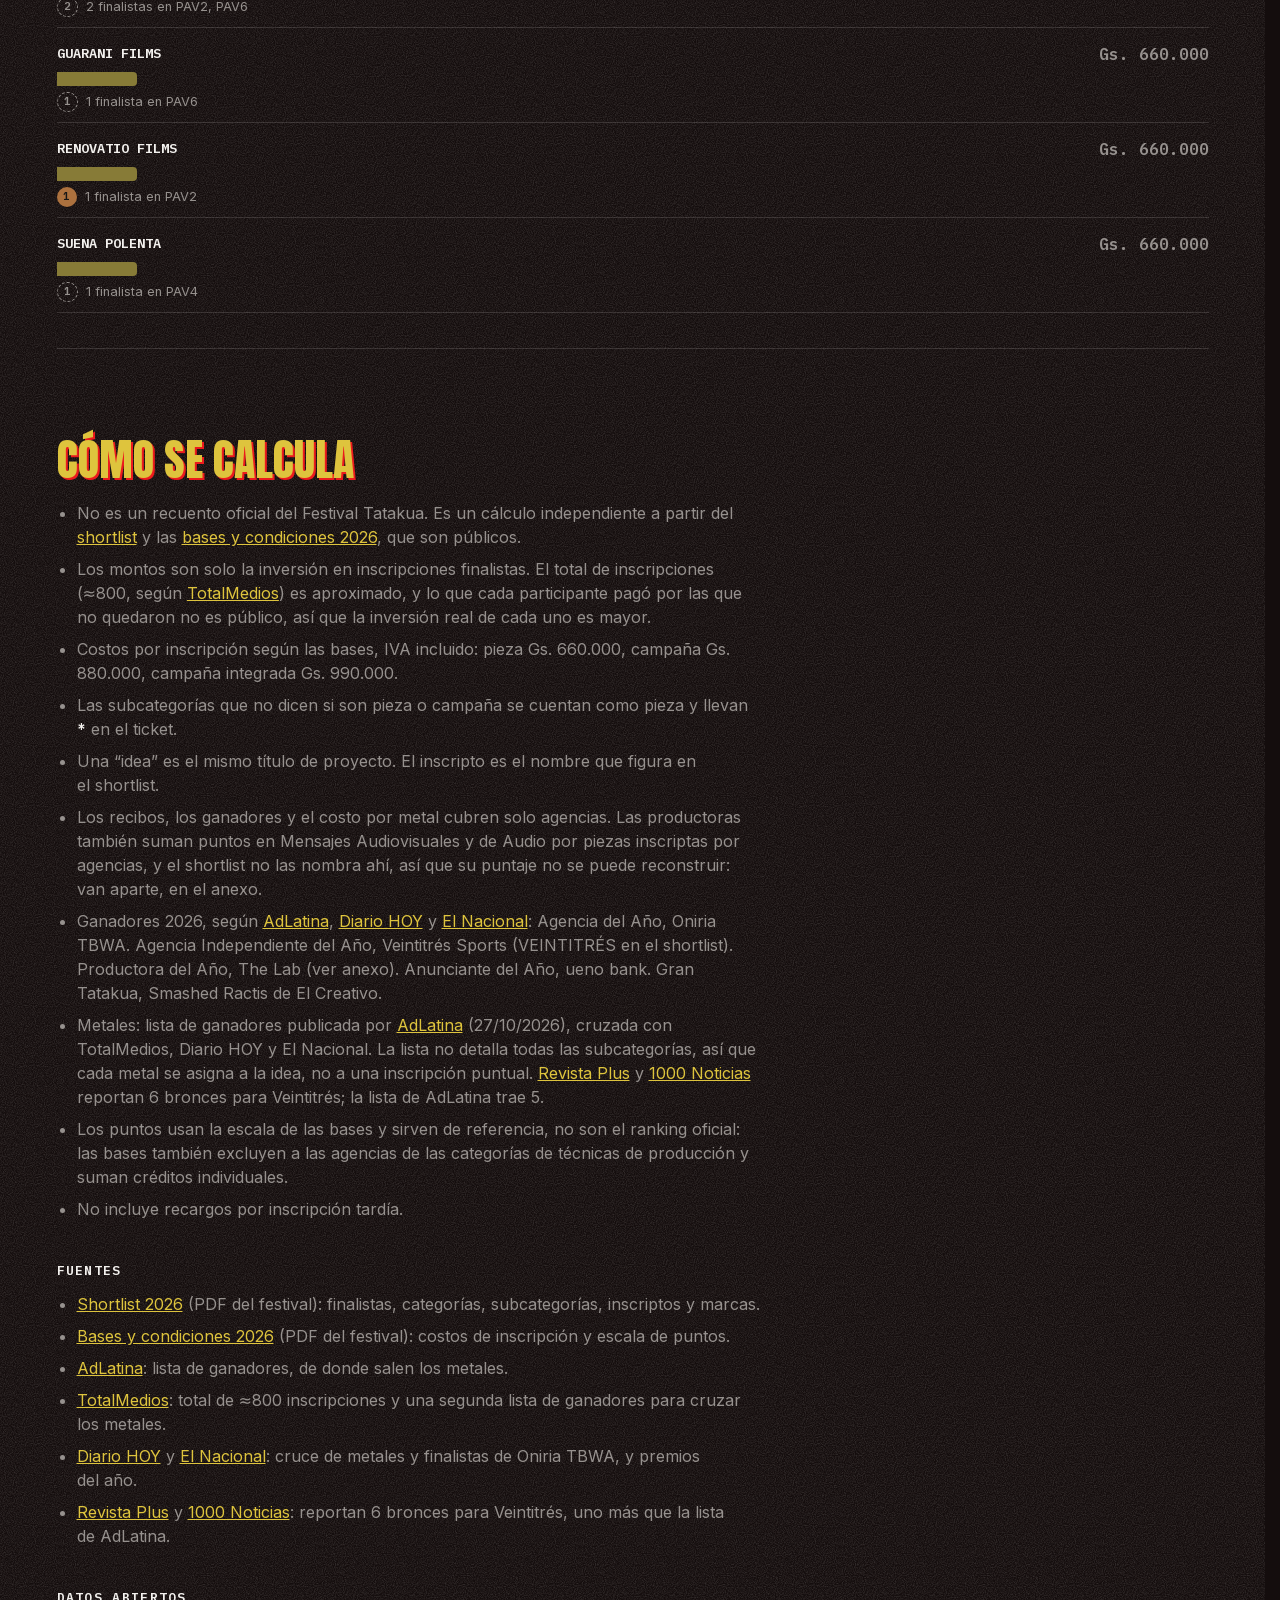
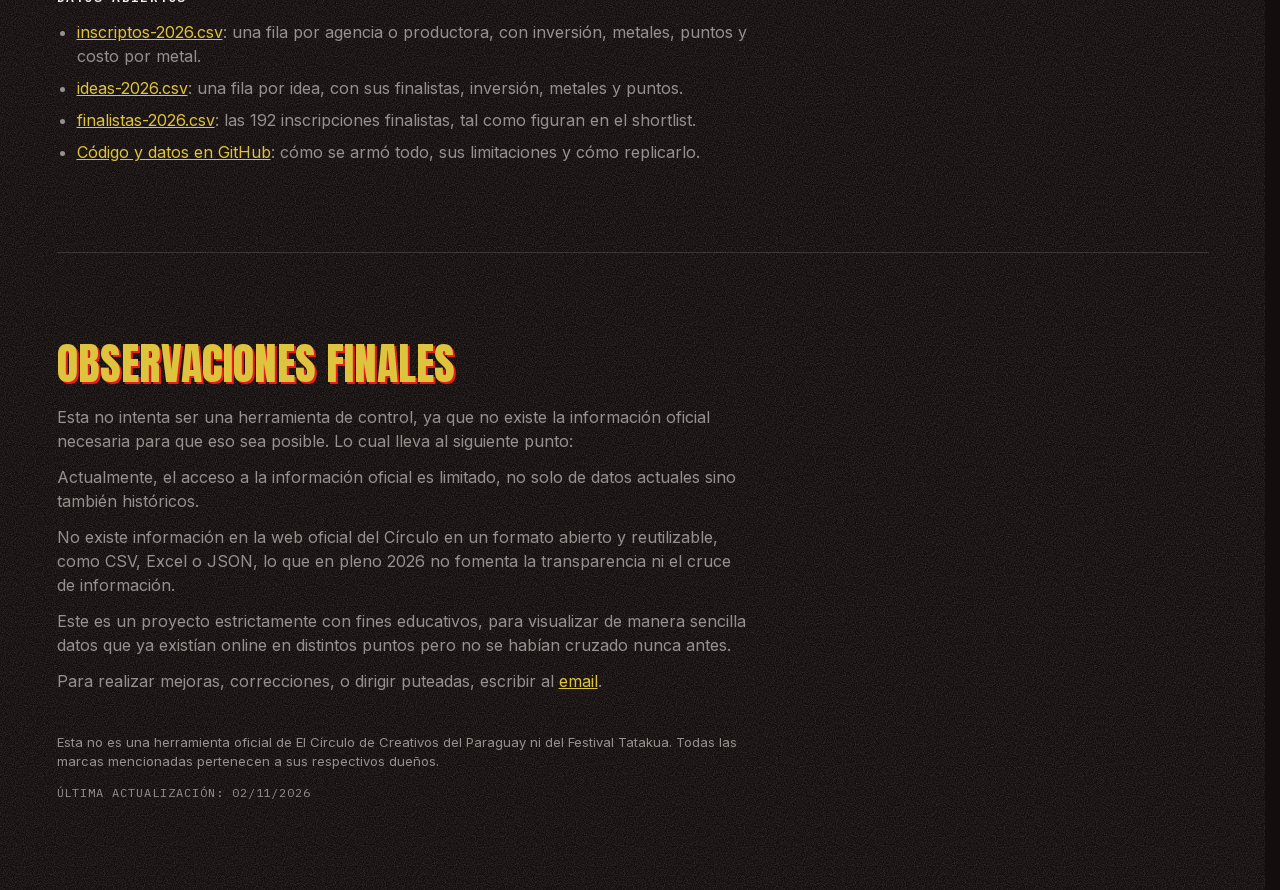
==== commit 65178694: "Reorder wording in the closing note on official information" ====
--- a/site/index.html
+++ b/site/index.html
@@ -217,7 +217,7 @@
   <section class="wrap method closing" aria-labelledby="closing-title">
     <h2 id="closing-title">Observaciones finales</h2>
     <div class="closing-copy">
-      <p>Esta no intenta ser una herramienta de control, ya que no existe la necesaria información oficial para que eso sea posible. Lo cual lleva al siguiente punto:</p>
+      <p>Esta no intenta ser una herramienta de control, ya que no existe la información oficial necesaria para que eso sea posible. Lo cual lleva al siguiente punto:</p>
       <p>Actualmente, el acceso a la información oficial es limitado, no solo de datos actuales sino también históricos.</p>
       <p>No existe información en la web oficial del Círculo en un formato abierto y reutilizable, como CSV, Excel o JSON, lo que en pleno 2026 no fomenta la transparencia ni el cruce de información.</p>
       <p>Este es un proyecto estrictamente con fines educativos, para visualizar de manera sencilla datos que ya existían online en distintos puntos pero no se habían cruzado nunca antes.</p>
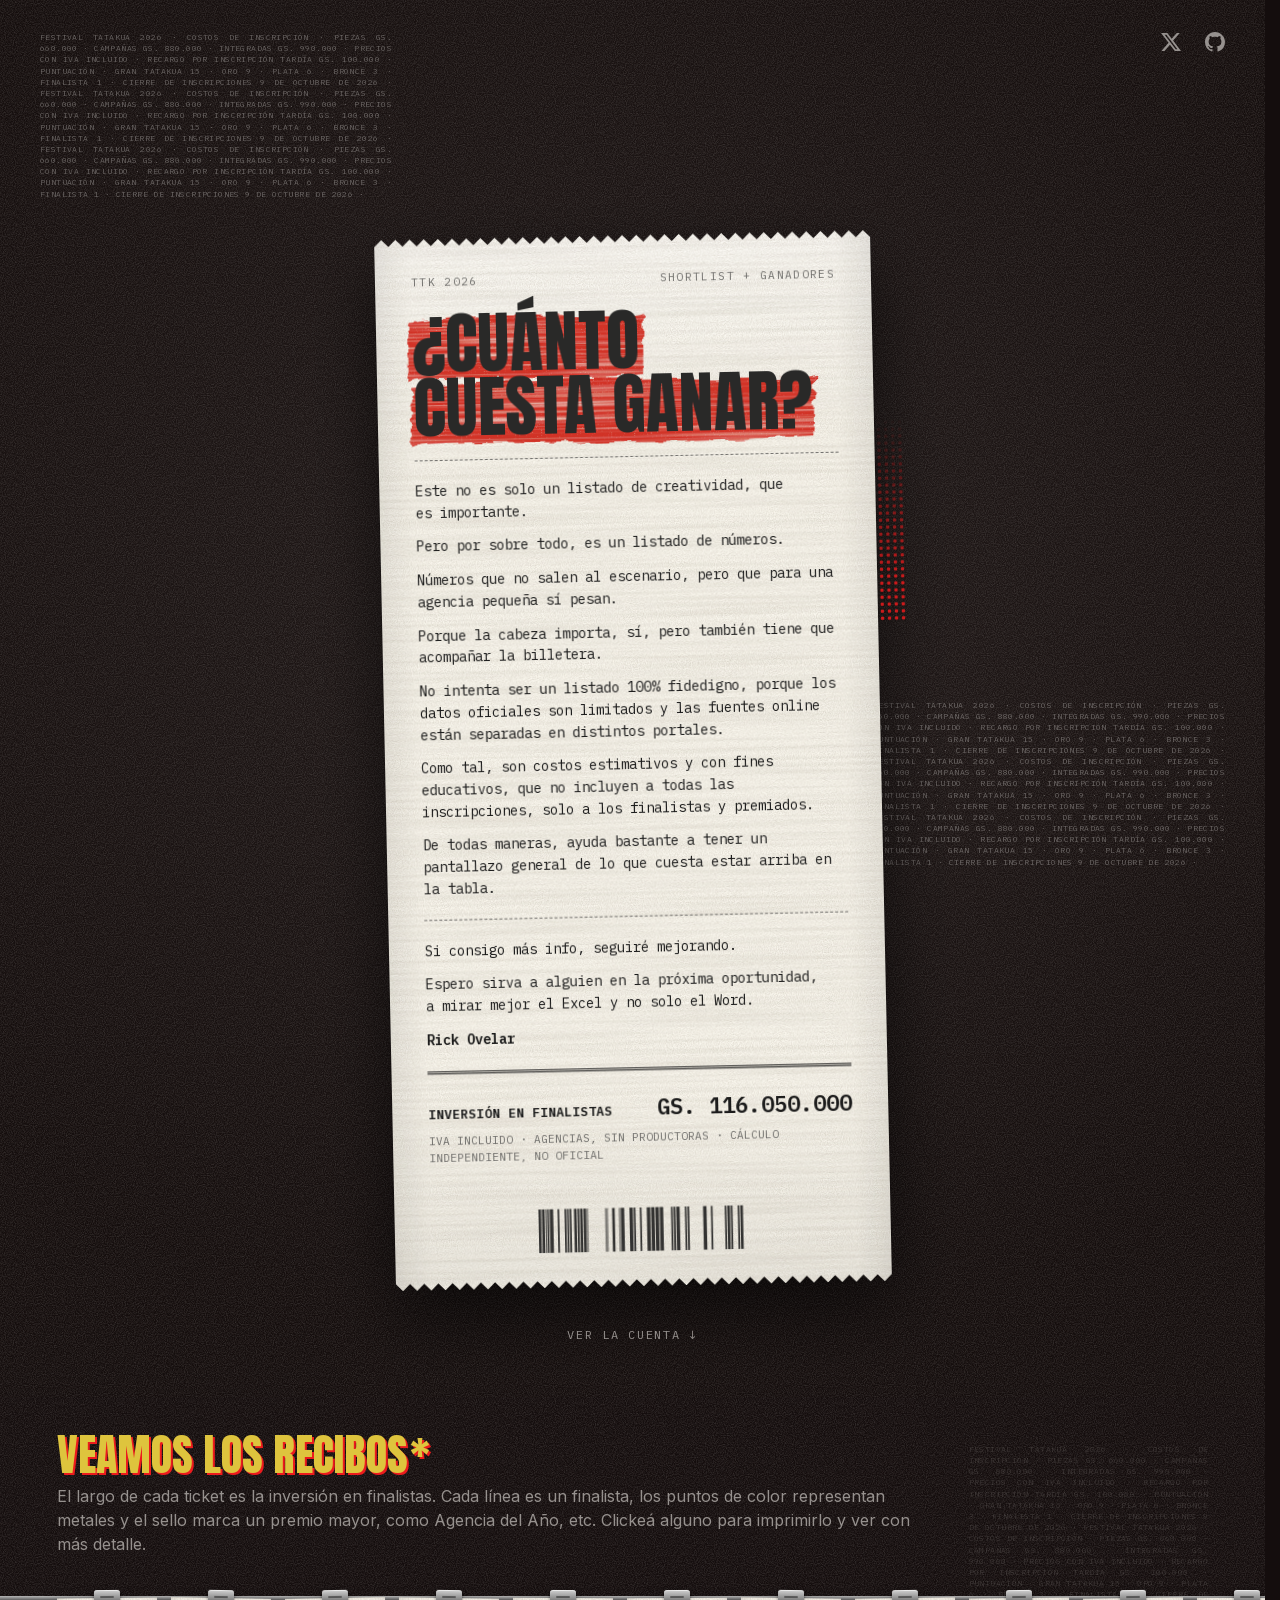
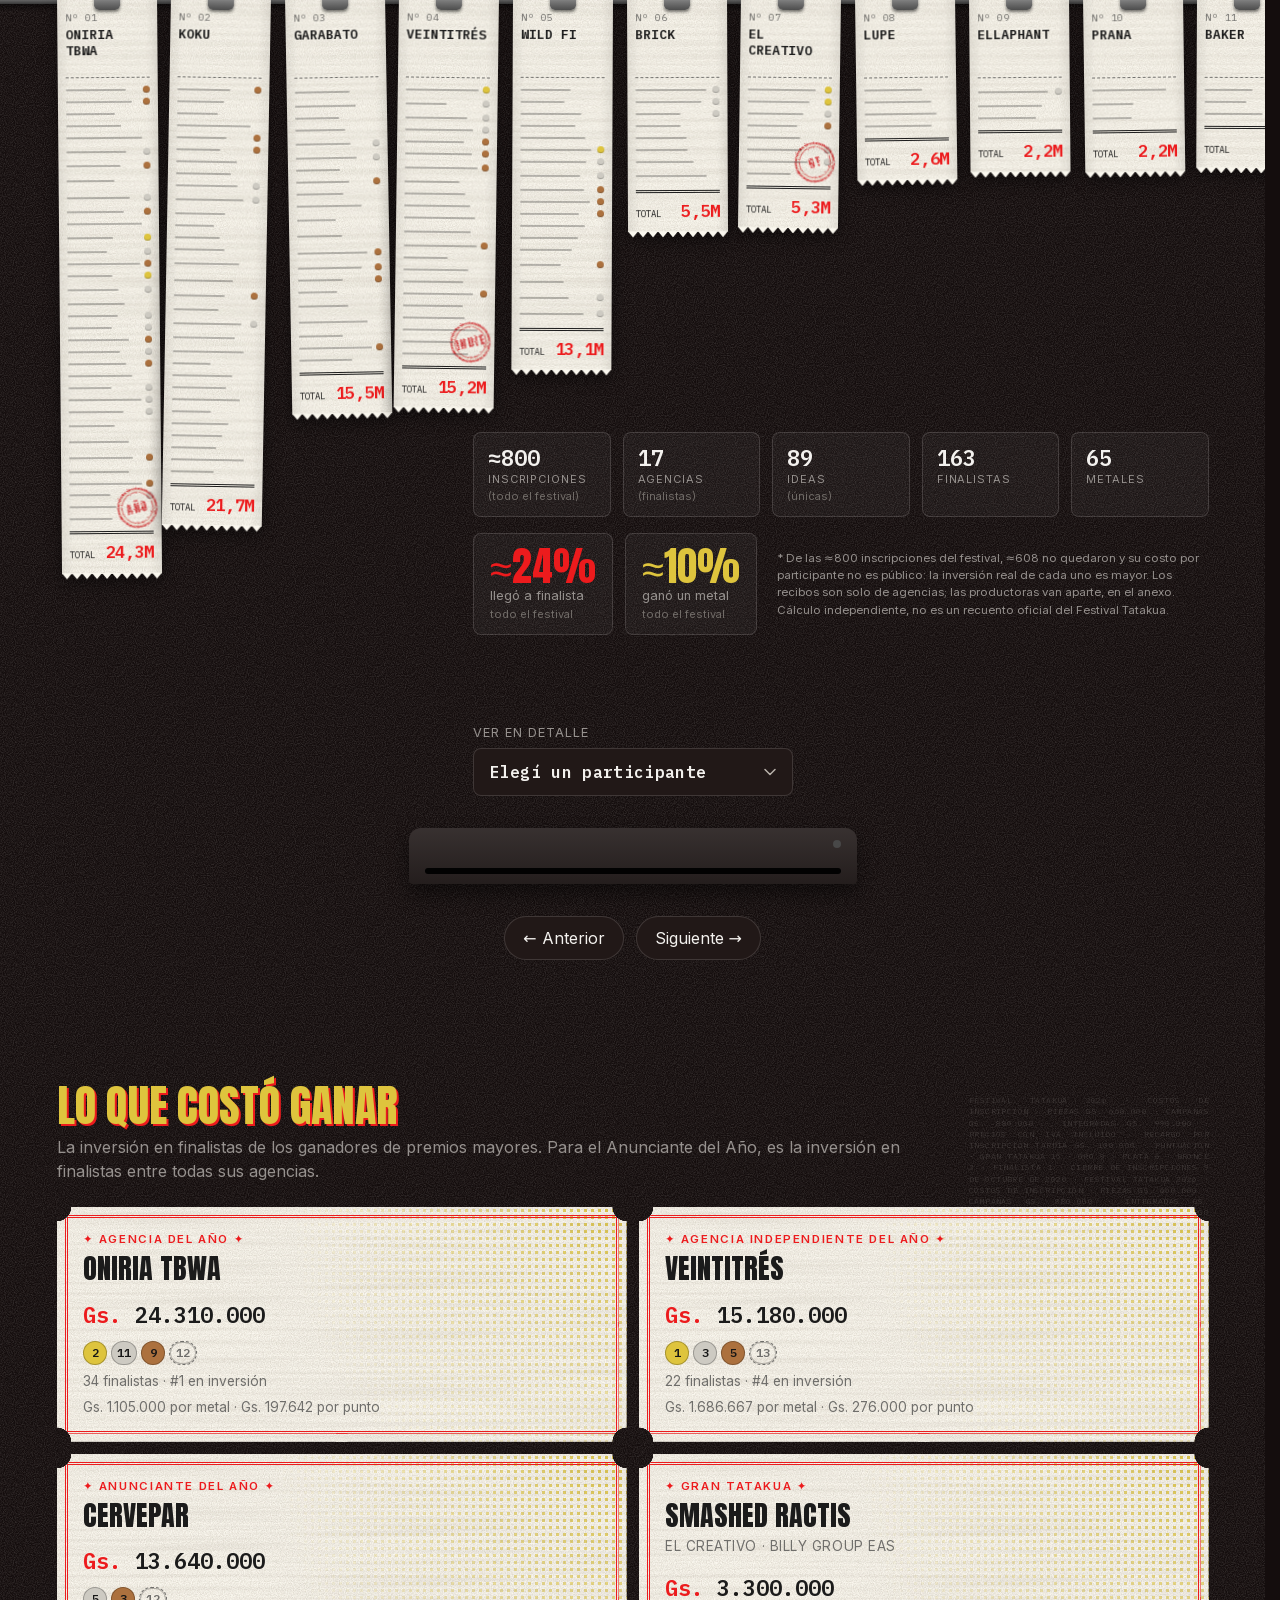
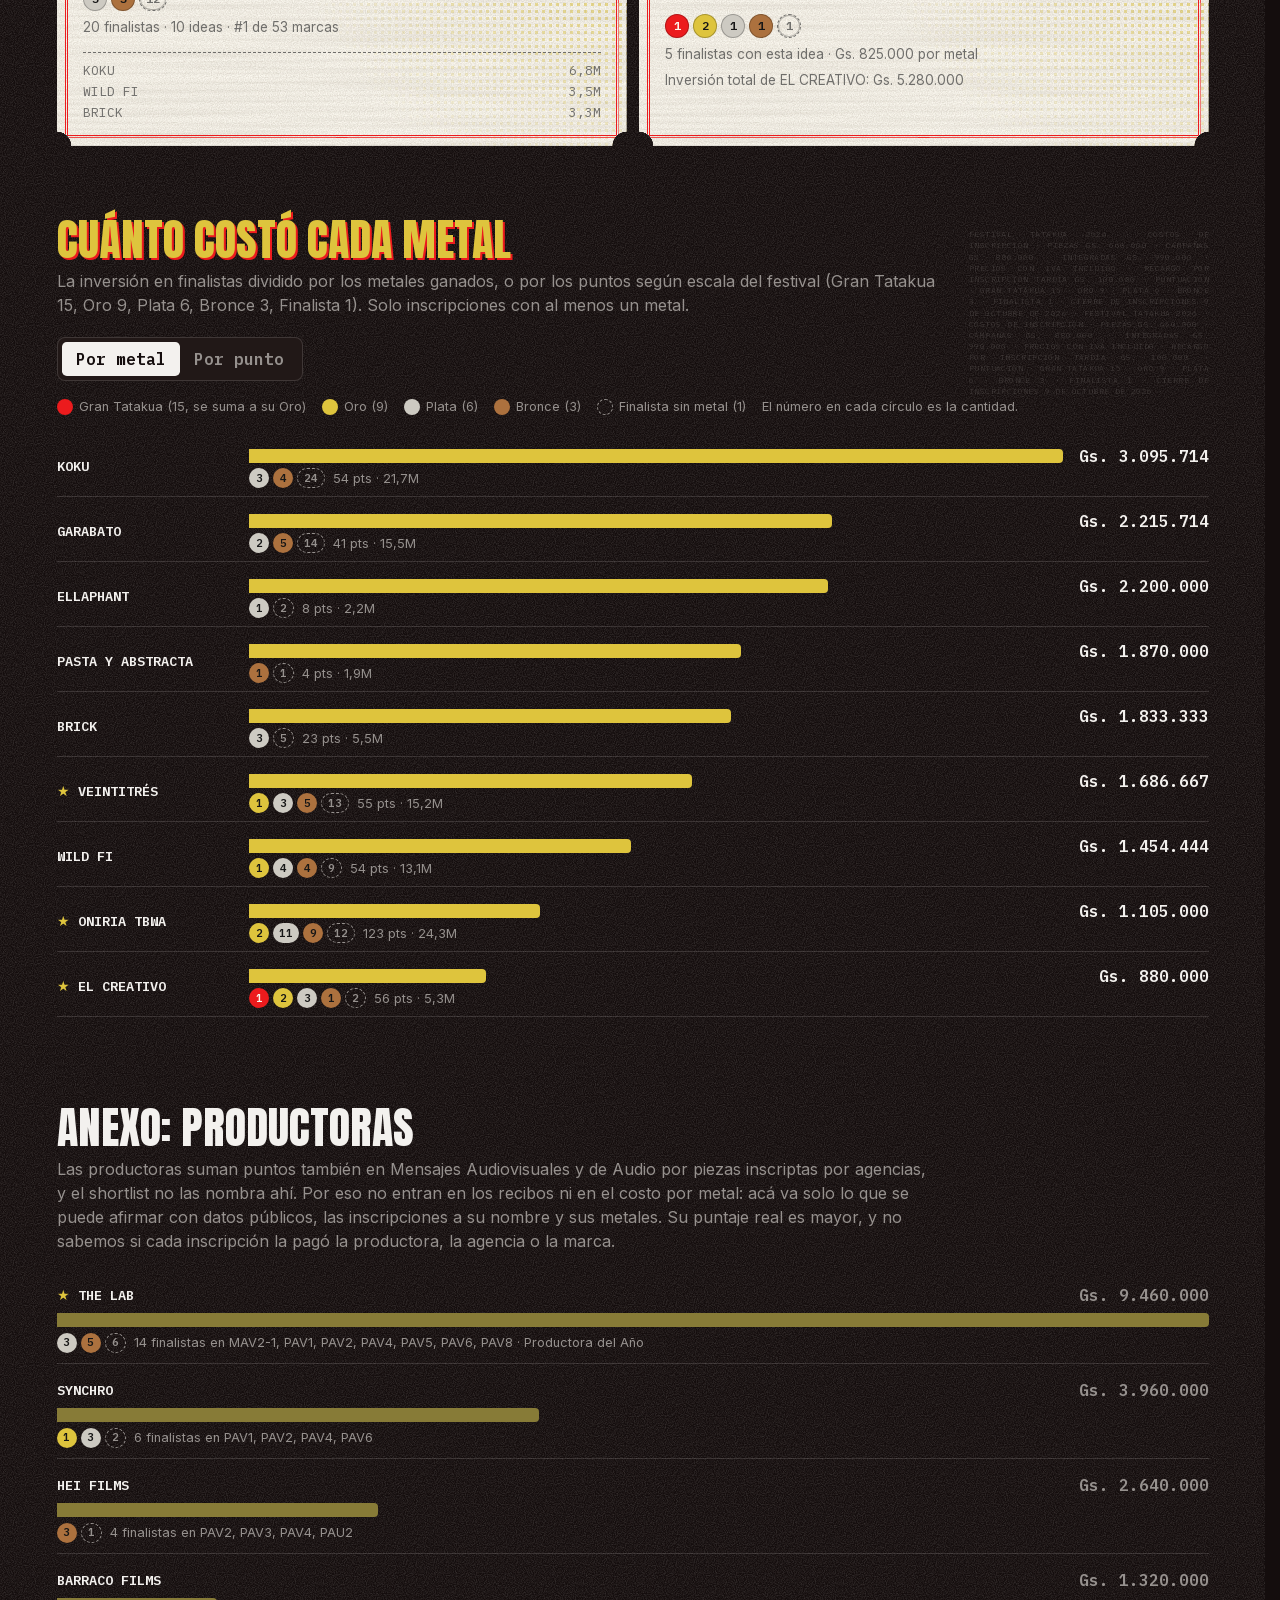
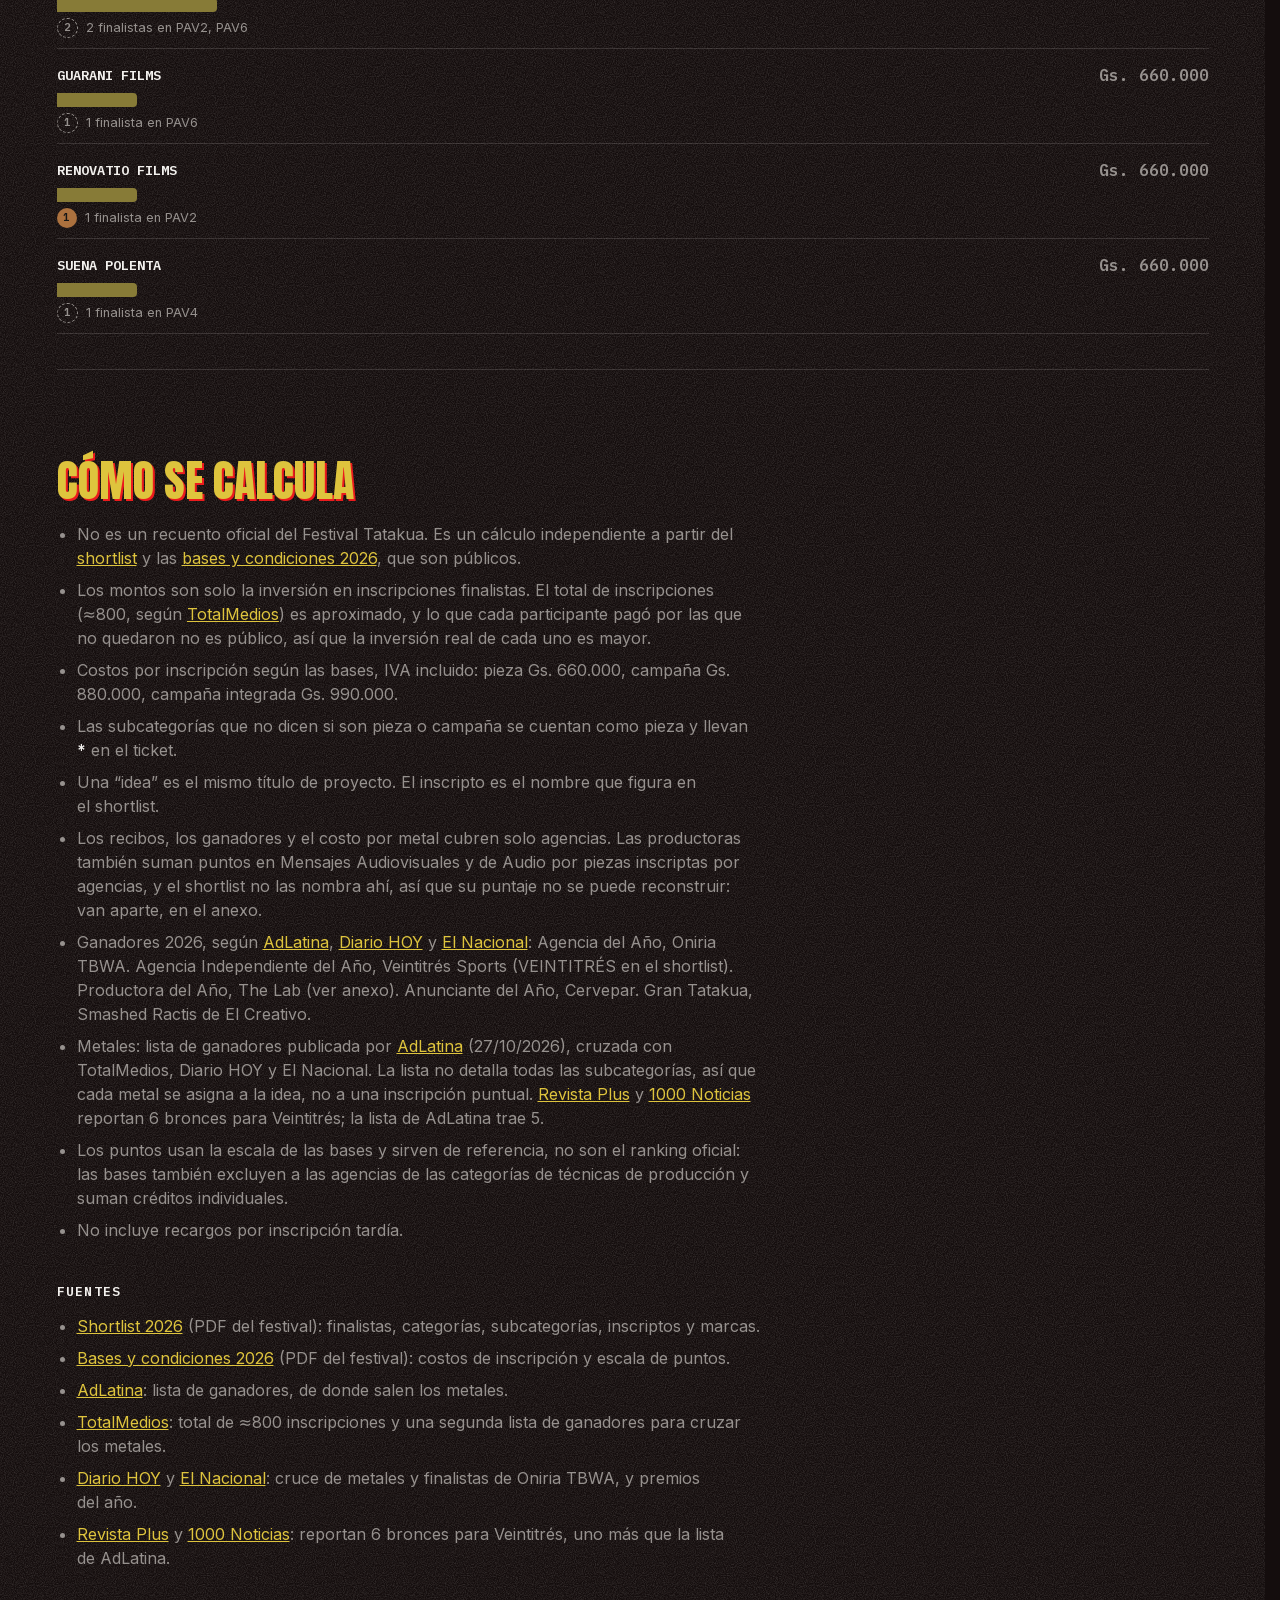
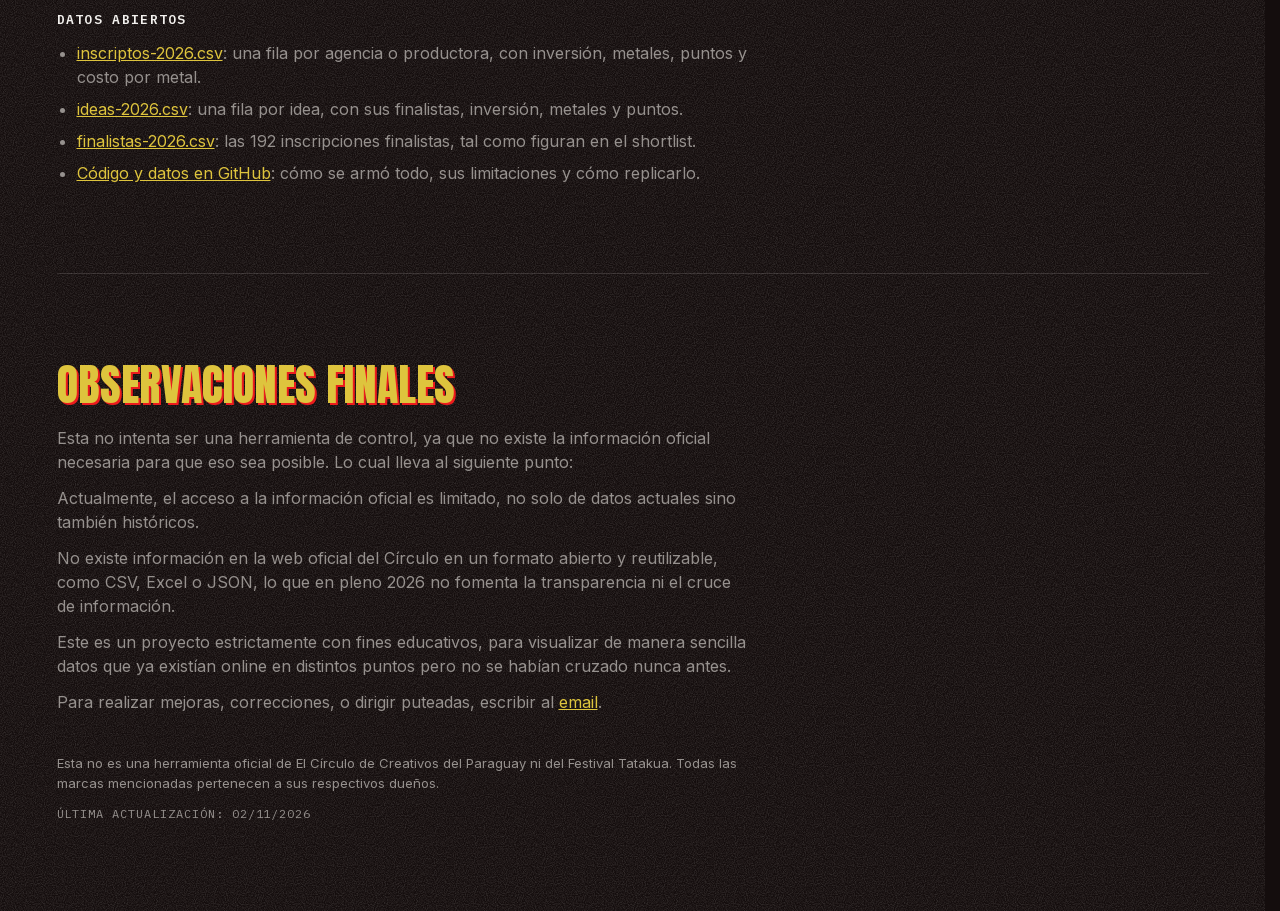
==== commit b089f01d: "Anunciante del Año 2026 is Cervepar, not ueno bank" ====
--- a/site/index.html
+++ b/site/index.html
@@ -189,7 +189,7 @@
       <li>Las subcategorías que no dicen si son pieza o campaña se cuentan como pieza y llevan <b>*</b> en el ticket.</li>
       <li>Una “idea” es el mismo título de proyecto. El inscripto es el nombre que figura en el shortlist.</li>
       <li>Los recibos, los ganadores y el costo por metal cubren solo agencias. Las productoras también suman puntos en Mensajes Audiovisuales y de Audio por piezas inscriptas por agencias, y el shortlist no las nombra ahí, así que su puntaje no se puede reconstruir: van aparte, en el anexo.</li>
-      <li>Ganadores 2026, según <a href="https://www.adlatina.com/publicidad/tatakua-2026-oniria-tbwa-la-mejor-agencia-y-23-sports-la-indie-del-ao">AdLatina</a>, <a href="https://www.hoy.com.py/negocios/2026/10/27/oniriatbwa-la-mejor-agencia-del-paraguay-en-el-festival-tatakua">Diario HOY</a> y <a href="https://elnacional.com.py/lifestyle/oniriatbwa-conquista-su-decimosexto-titulo-mejor-agencia-tatakua-n114313">El Nacional</a>: Agencia del Año, Oniria TBWA. Agencia Independiente del Año, Veintitrés Sports (VEINTITRÉS en el shortlist). Productora del Año, The Lab (ver anexo). Anunciante del Año, ueno bank. Gran Tatakua, Smashed Ractis de El Creativo.</li>
+      <li>Ganadores 2026, según <a href="https://www.adlatina.com/publicidad/tatakua-2026-oniria-tbwa-la-mejor-agencia-y-23-sports-la-indie-del-ao">AdLatina</a>, <a href="https://www.hoy.com.py/negocios/2026/10/27/oniriatbwa-la-mejor-agencia-del-paraguay-en-el-festival-tatakua">Diario HOY</a> y <a href="https://elnacional.com.py/lifestyle/oniriatbwa-conquista-su-decimosexto-titulo-mejor-agencia-tatakua-n114313">El Nacional</a>: Agencia del Año, Oniria TBWA. Agencia Independiente del Año, Veintitrés Sports (VEINTITRÉS en el shortlist). Productora del Año, The Lab (ver anexo). Anunciante del Año, Cervepar. Gran Tatakua, Smashed Ractis de El Creativo.</li>
       <li>Metales: lista de ganadores publicada por <a href="https://www.adlatina.com/publicidad/tatakua-2026-oniria-tbwa-la-mejor-agencia-y-23-sports-la-indie-del-ao">AdLatina</a> (27/10/2026), cruzada con TotalMedios, Diario HOY y El Nacional. La lista no detalla todas las subcategorías, así que cada metal se asigna a la idea, no a una inscripción puntual. <a href="https://revistaplus.com.py/2026/10/28/veintitres-sports-hace-historia-es-la-mejor-agencia-independiente-del-tatakua-2026/">Revista Plus</a> y <a href="https://1000noticias.com.py/2026/10/29/veintitres-sports-marketing-se-consagra-como-mejor-agencia-independiente-en-tatakua-2026/">1000 Noticias</a> reportan 6 bronces para Veintitrés; la lista de AdLatina trae 5.</li>
       <li>Los puntos usan la escala de las bases y sirven de referencia, no son el ranking oficial: las bases también excluyen a las agencias de las categorías de técnicas de producción y suman créditos individuales.</li>
       <li>No incluye recargos por inscripción tardía.</li>
--- a/site/styles.css
+++ b/site/styles.css
@@ -368,7 +368,8 @@
 }
 
 /* Red halftone behind the hero receipt, offset like a misprinted shadow: dense at the bottom-right
-   corner, fading out. It sits inside the fold, so it tilts with the paper and grows as it opens. */
+   corner, fading out. It sits inside the fold, so it tilts with the paper; while folded it is sized
+   to the folded receipt and keeps that size when the receipt opens over it. */
 .halftone {
   position: absolute;
   inset: 1.75rem -1.75rem -1.75rem 1.75rem;
@@ -441,6 +442,7 @@
 .hero-paper.fold-ready { min-block-size: var(--full); }
 .hero-paper.fold-ready .fold-top { block-size: var(--third); overflow: clip; }
 .hero-paper.is-open .fold { block-size: var(--full); }
+.hero-paper:is(.fold-ready, .is-done) .halftone { inset-block-end: auto; block-size: calc(var(--third) + var(--peek)); }
 
 .fold-rest {
   position: absolute;
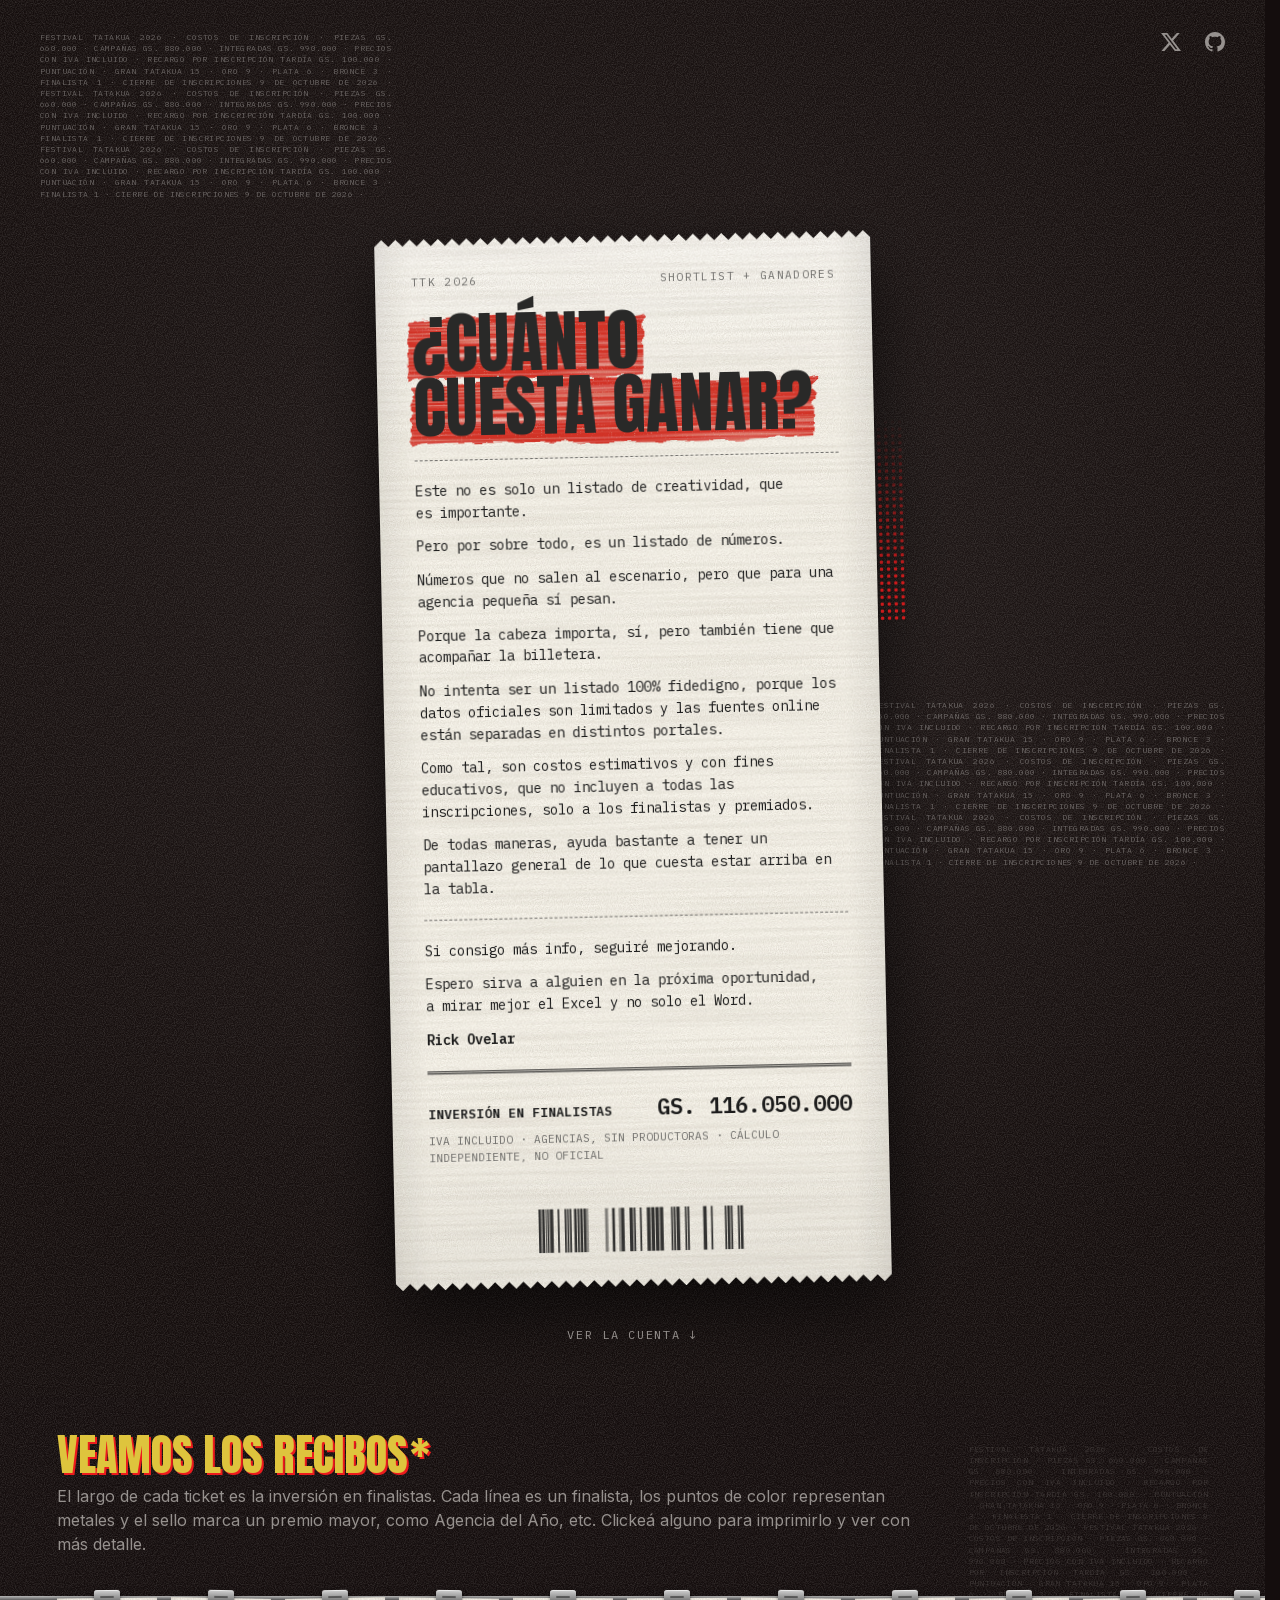
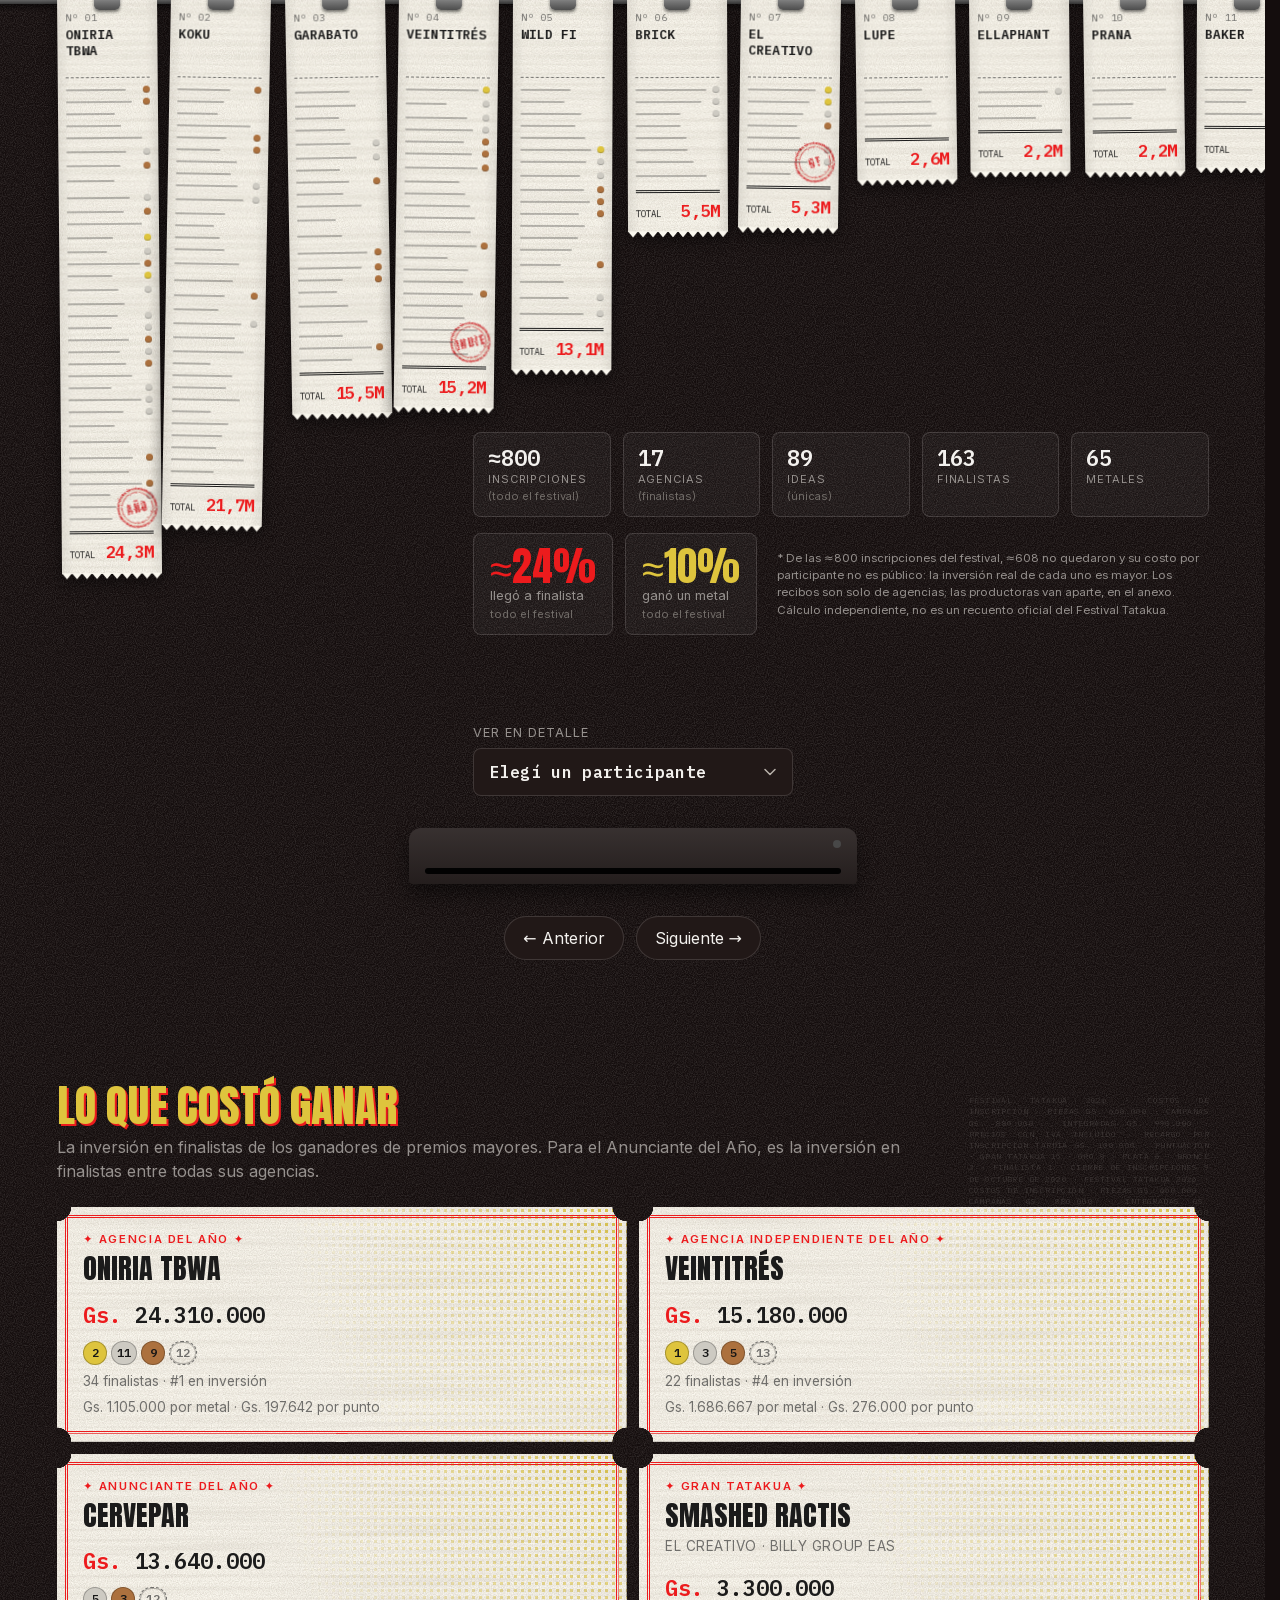
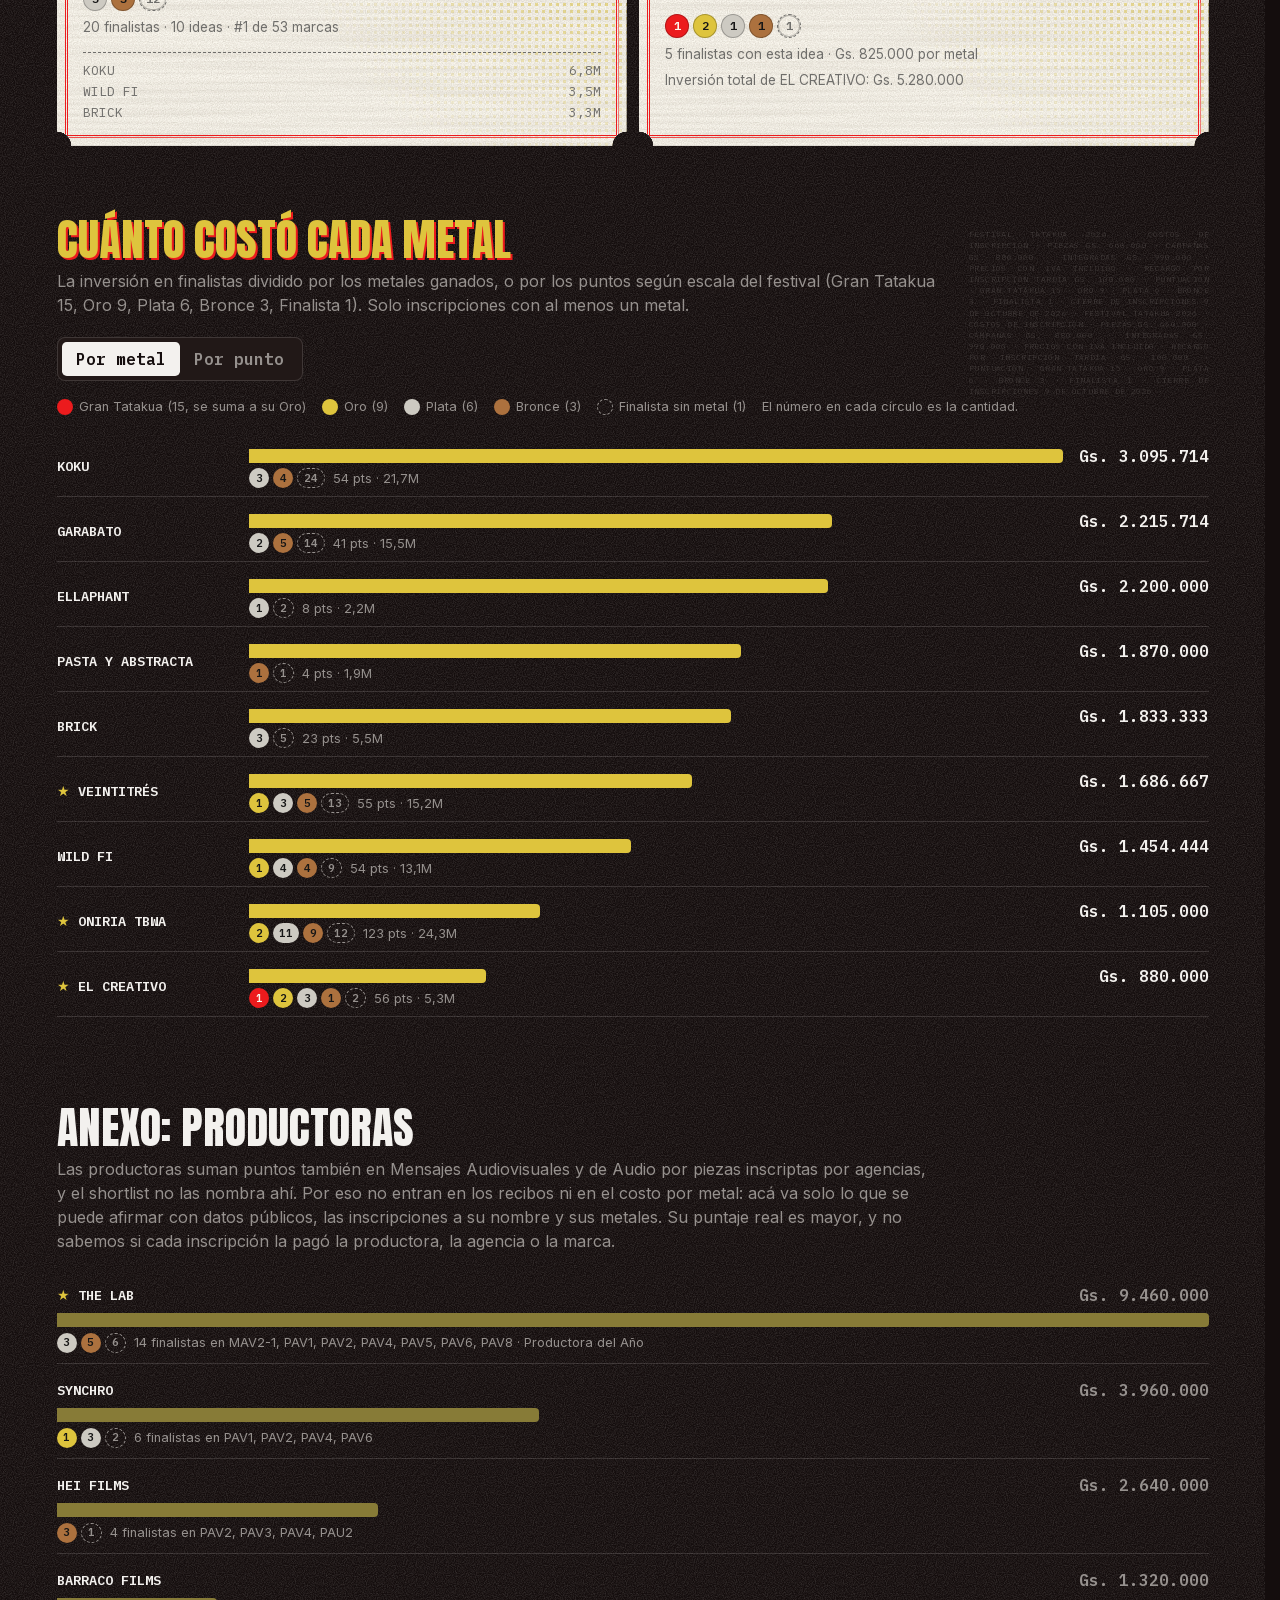
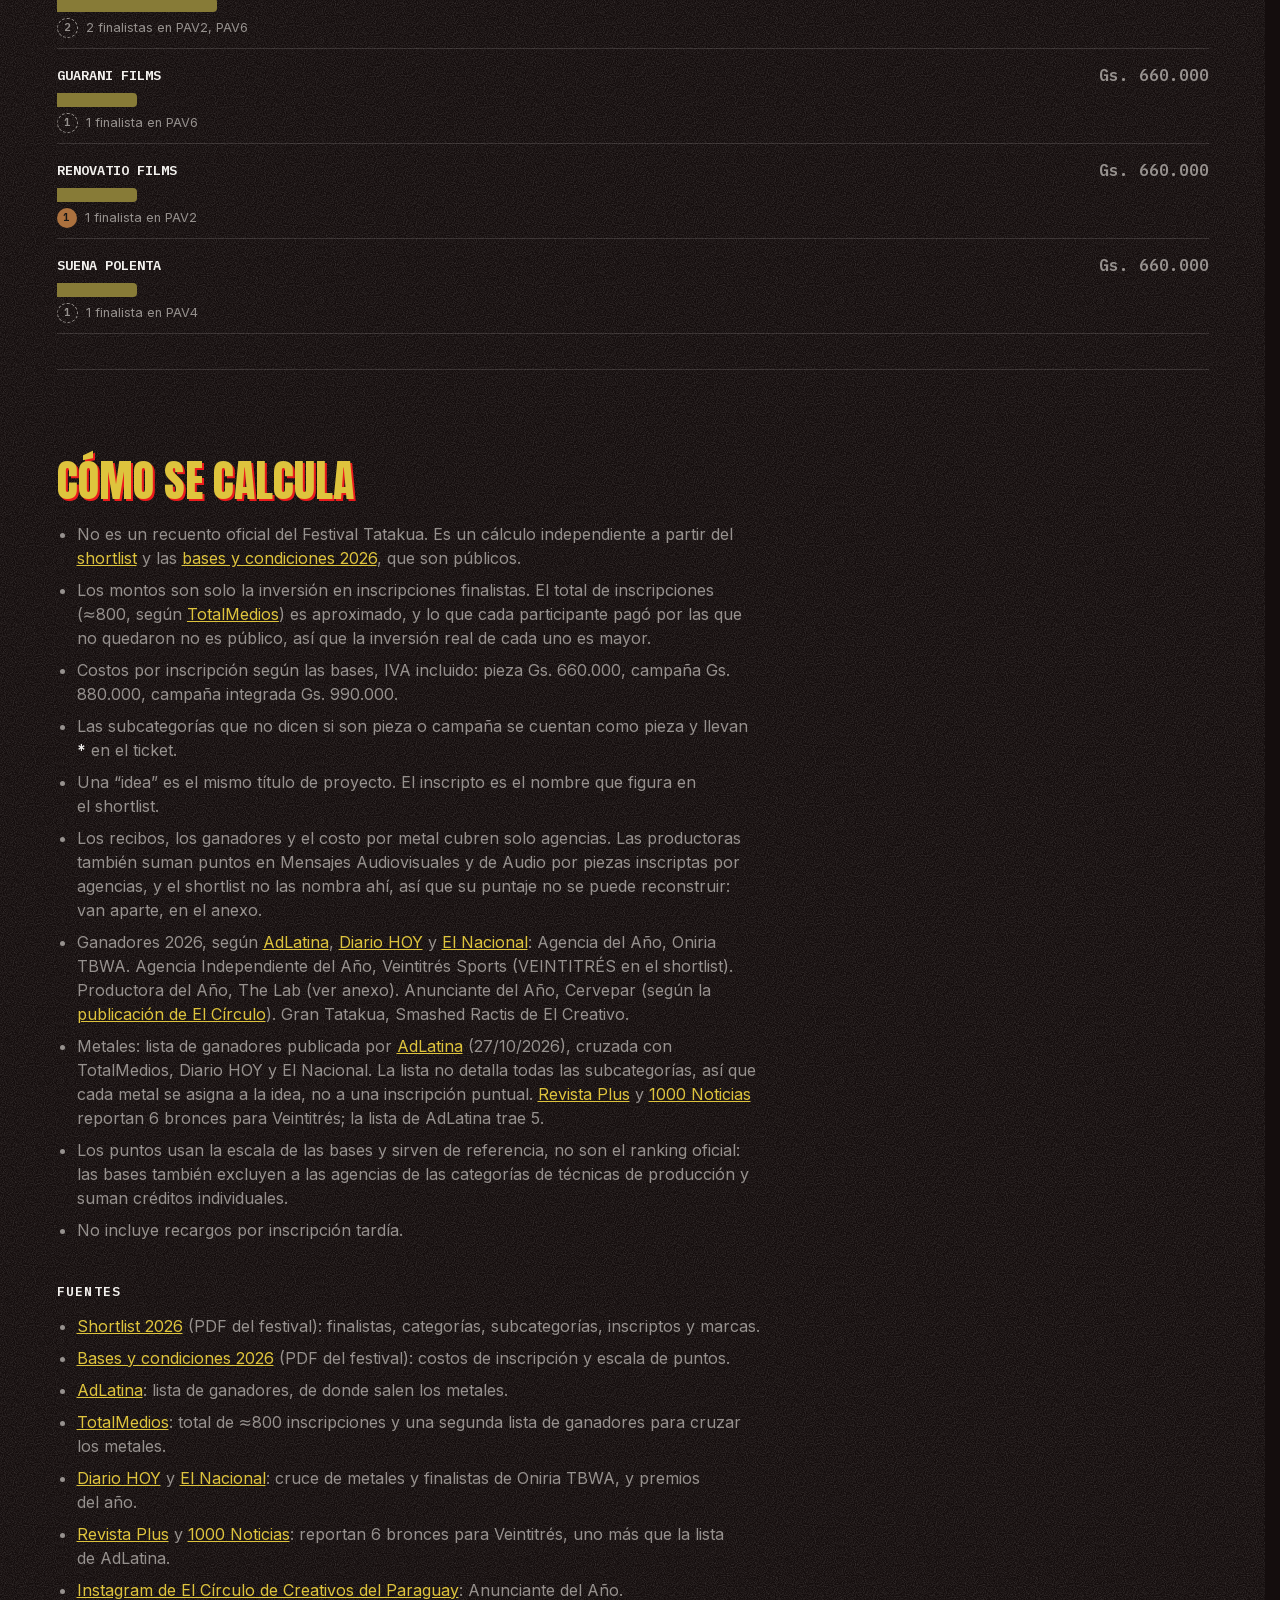
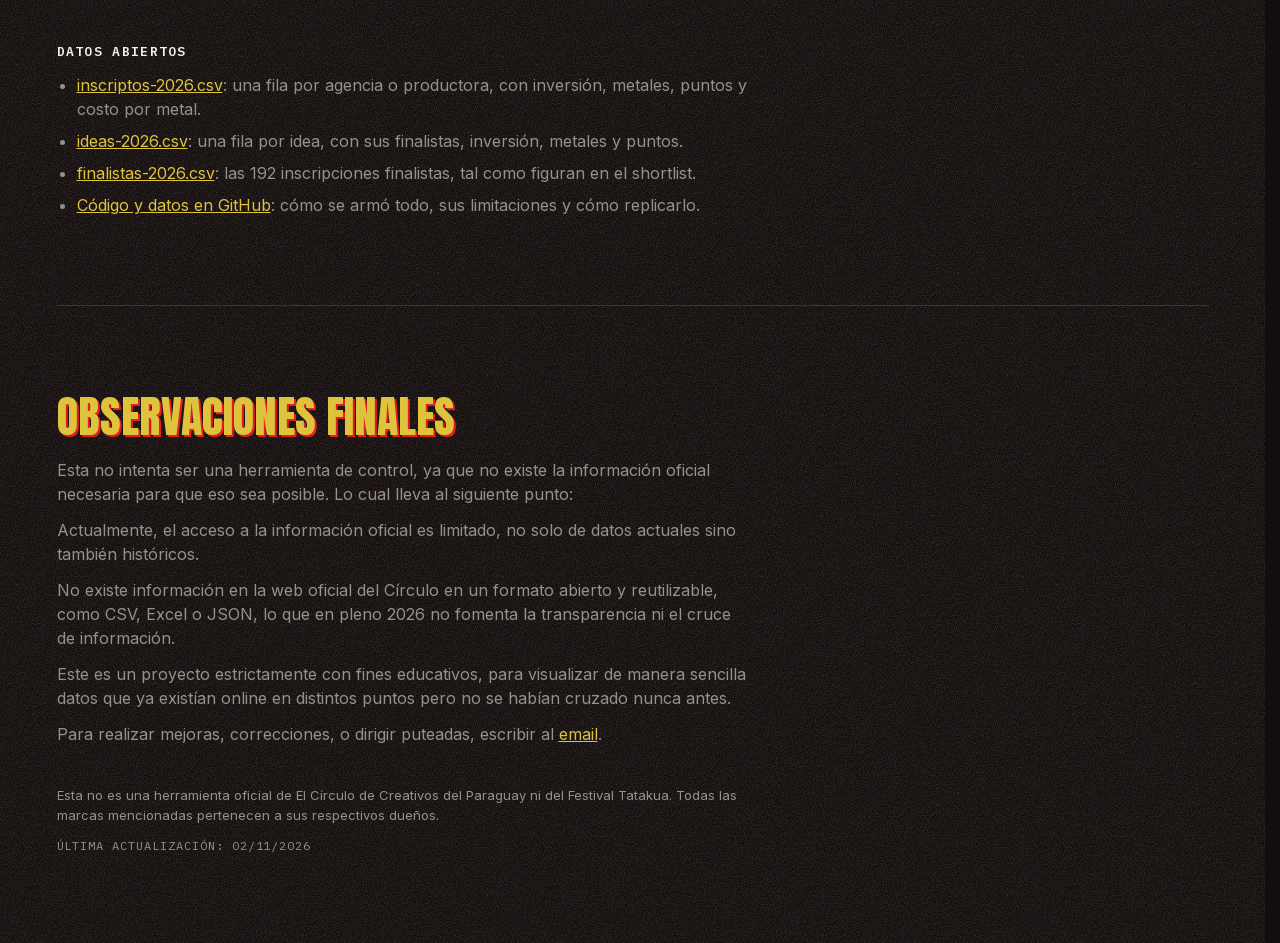
==== commit 46ef5fda: "Cite El Círculo's Instagram post for Anunciante del Año" ====
--- a/site/index.html
+++ b/site/index.html
@@ -189,7 +189,7 @@
       <li>Las subcategorías que no dicen si son pieza o campaña se cuentan como pieza y llevan <b>*</b> en el ticket.</li>
       <li>Una “idea” es el mismo título de proyecto. El inscripto es el nombre que figura en el shortlist.</li>
       <li>Los recibos, los ganadores y el costo por metal cubren solo agencias. Las productoras también suman puntos en Mensajes Audiovisuales y de Audio por piezas inscriptas por agencias, y el shortlist no las nombra ahí, así que su puntaje no se puede reconstruir: van aparte, en el anexo.</li>
-      <li>Ganadores 2026, según <a href="https://www.adlatina.com/publicidad/tatakua-2026-oniria-tbwa-la-mejor-agencia-y-23-sports-la-indie-del-ao">AdLatina</a>, <a href="https://www.hoy.com.py/negocios/2026/10/27/oniriatbwa-la-mejor-agencia-del-paraguay-en-el-festival-tatakua">Diario HOY</a> y <a href="https://elnacional.com.py/lifestyle/oniriatbwa-conquista-su-decimosexto-titulo-mejor-agencia-tatakua-n114313">El Nacional</a>: Agencia del Año, Oniria TBWA. Agencia Independiente del Año, Veintitrés Sports (VEINTITRÉS en el shortlist). Productora del Año, The Lab (ver anexo). Anunciante del Año, Cervepar. Gran Tatakua, Smashed Ractis de El Creativo.</li>
+      <li>Ganadores 2026, según <a href="https://www.adlatina.com/publicidad/tatakua-2026-oniria-tbwa-la-mejor-agencia-y-23-sports-la-indie-del-ao">AdLatina</a>, <a href="https://www.hoy.com.py/negocios/2026/10/27/oniriatbwa-la-mejor-agencia-del-paraguay-en-el-festival-tatakua">Diario HOY</a> y <a href="https://elnacional.com.py/lifestyle/oniriatbwa-conquista-su-decimosexto-titulo-mejor-agencia-tatakua-n114313">El Nacional</a>: Agencia del Año, Oniria TBWA. Agencia Independiente del Año, Veintitrés Sports (VEINTITRÉS en el shortlist). Productora del Año, The Lab (ver anexo). Anunciante del Año, Cervepar (según la <a href="https://www.instagram.com/p/DfQrZOODRz4/?img_index=6">publicación de El Círculo</a>). Gran Tatakua, Smashed Ractis de El Creativo.</li>
       <li>Metales: lista de ganadores publicada por <a href="https://www.adlatina.com/publicidad/tatakua-2026-oniria-tbwa-la-mejor-agencia-y-23-sports-la-indie-del-ao">AdLatina</a> (27/10/2026), cruzada con TotalMedios, Diario HOY y El Nacional. La lista no detalla todas las subcategorías, así que cada metal se asigna a la idea, no a una inscripción puntual. <a href="https://revistaplus.com.py/2026/10/28/veintitres-sports-hace-historia-es-la-mejor-agencia-independiente-del-tatakua-2026/">Revista Plus</a> y <a href="https://1000noticias.com.py/2026/10/29/veintitres-sports-marketing-se-consagra-como-mejor-agencia-independiente-en-tatakua-2026/">1000 Noticias</a> reportan 6 bronces para Veintitrés; la lista de AdLatina trae 5.</li>
       <li>Los puntos usan la escala de las bases y sirven de referencia, no son el ranking oficial: las bases también excluyen a las agencias de las categorías de técnicas de producción y suman créditos individuales.</li>
       <li>No incluye recargos por inscripción tardía.</li>
@@ -203,6 +203,7 @@
       <li><a href="https://www.totalmedios.com/nota/65680/oniriatbwa-fue-elegida-agencia-del-ano-en-tatakua-2026">TotalMedios</a>: total de ≈800 inscripciones y una segunda lista de ganadores para cruzar los metales.</li>
       <li><a href="https://www.hoy.com.py/negocios/2026/10/27/oniriatbwa-la-mejor-agencia-del-paraguay-en-el-festival-tatakua">Diario HOY</a> y <a href="https://elnacional.com.py/lifestyle/oniriatbwa-conquista-su-decimosexto-titulo-mejor-agencia-tatakua-n114313">El Nacional</a>: cruce de metales y finalistas de Oniria TBWA, y premios del año.</li>
       <li><a href="https://revistaplus.com.py/2026/10/28/veintitres-sports-hace-historia-es-la-mejor-agencia-independiente-del-tatakua-2026/">Revista Plus</a> y <a href="https://1000noticias.com.py/2026/10/29/veintitres-sports-marketing-se-consagra-como-mejor-agencia-independiente-en-tatakua-2026/">1000 Noticias</a>: reportan 6 bronces para Veintitrés, uno más que la lista de AdLatina.</li>
+      <li><a href="https://www.instagram.com/p/DfQrZOODRz4/?img_index=6">Instagram de El Círculo de Creativos del Paraguay</a>: Anunciante del Año.</li>
     </ul>
 
     <h3>Datos abiertos</h3>
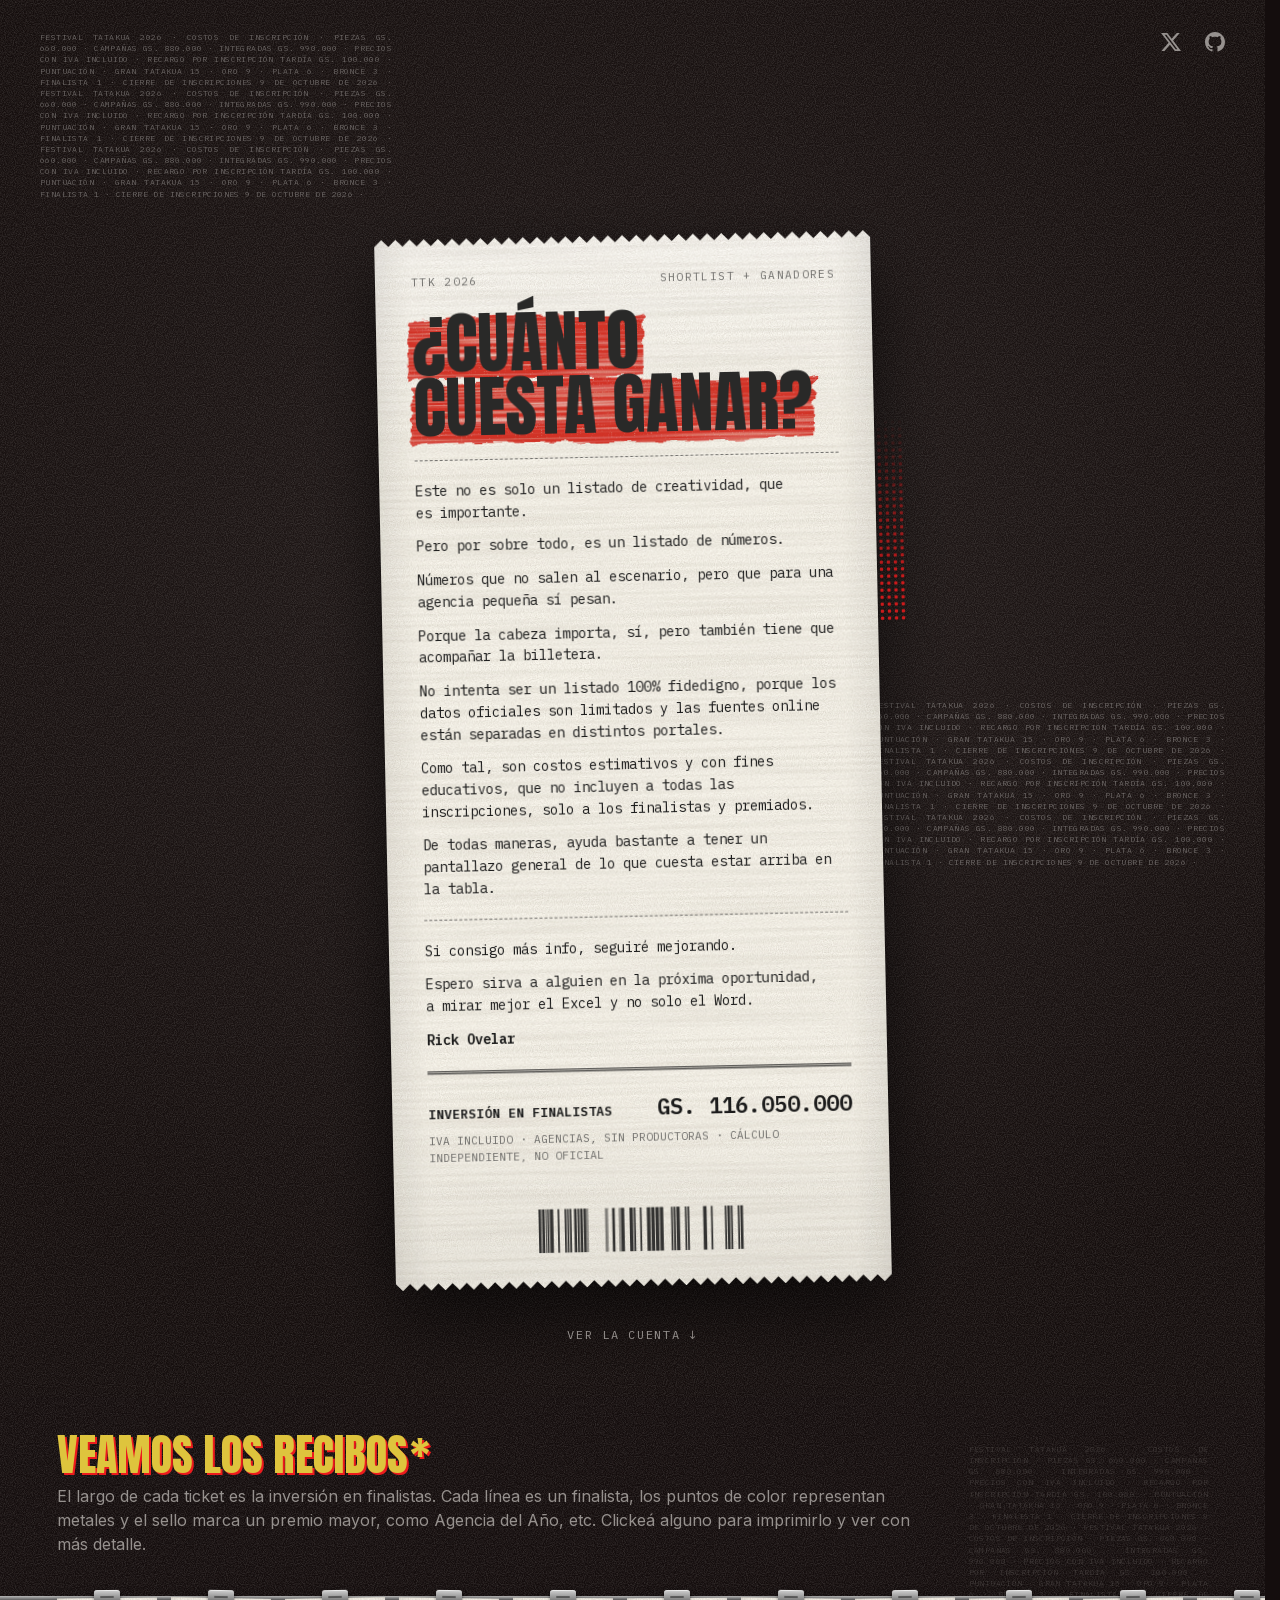
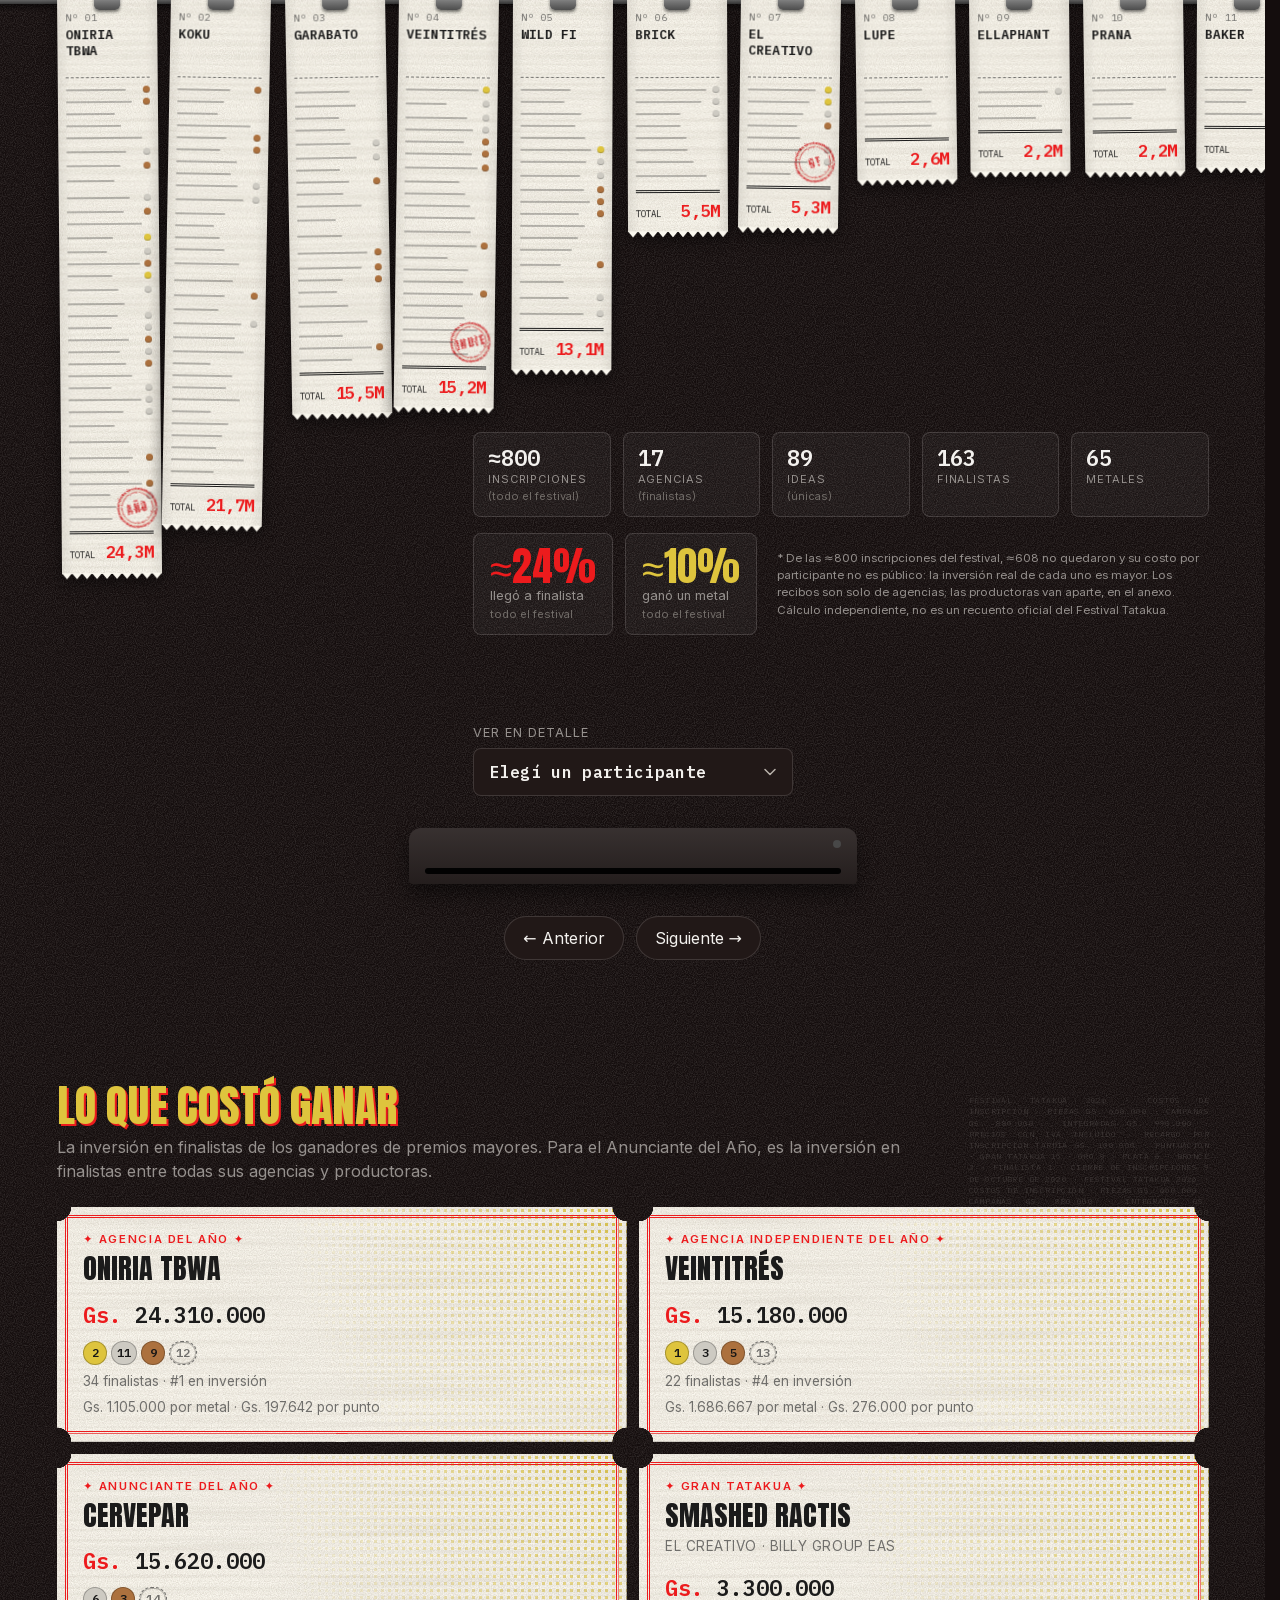
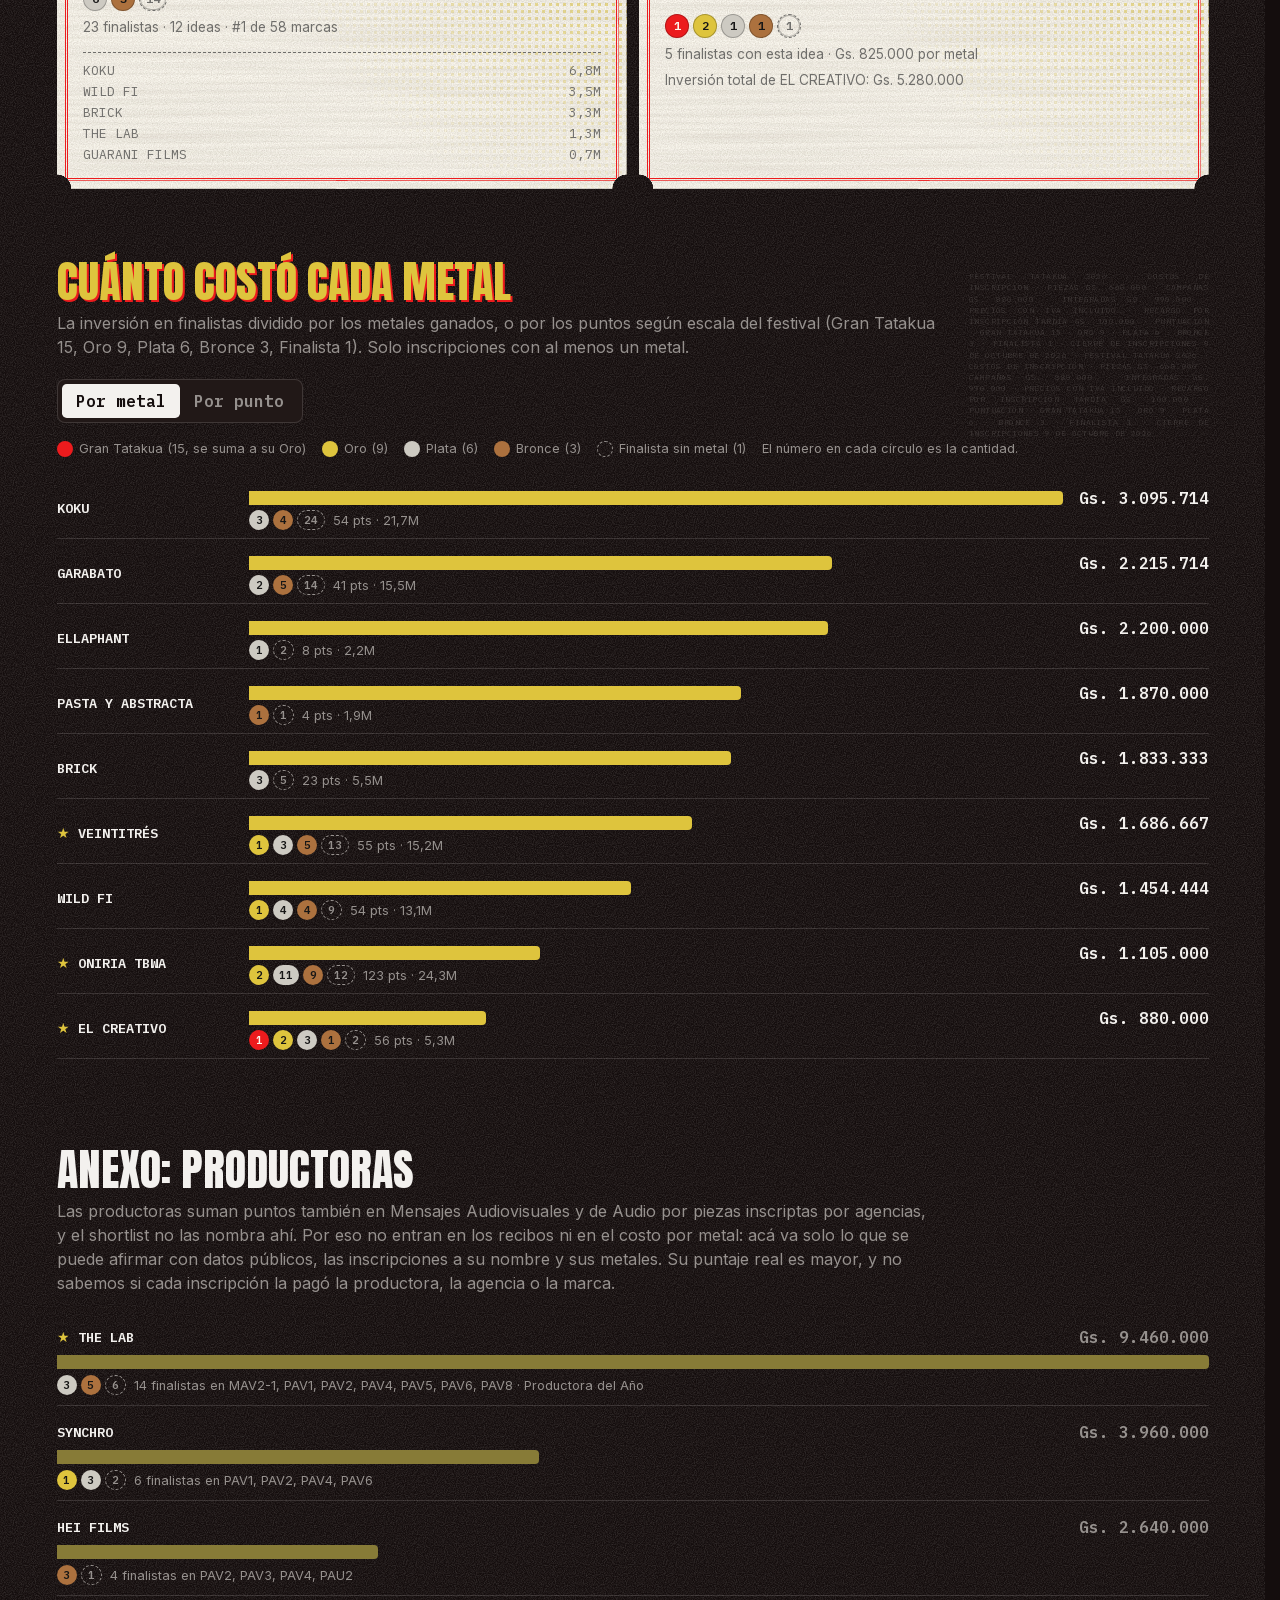
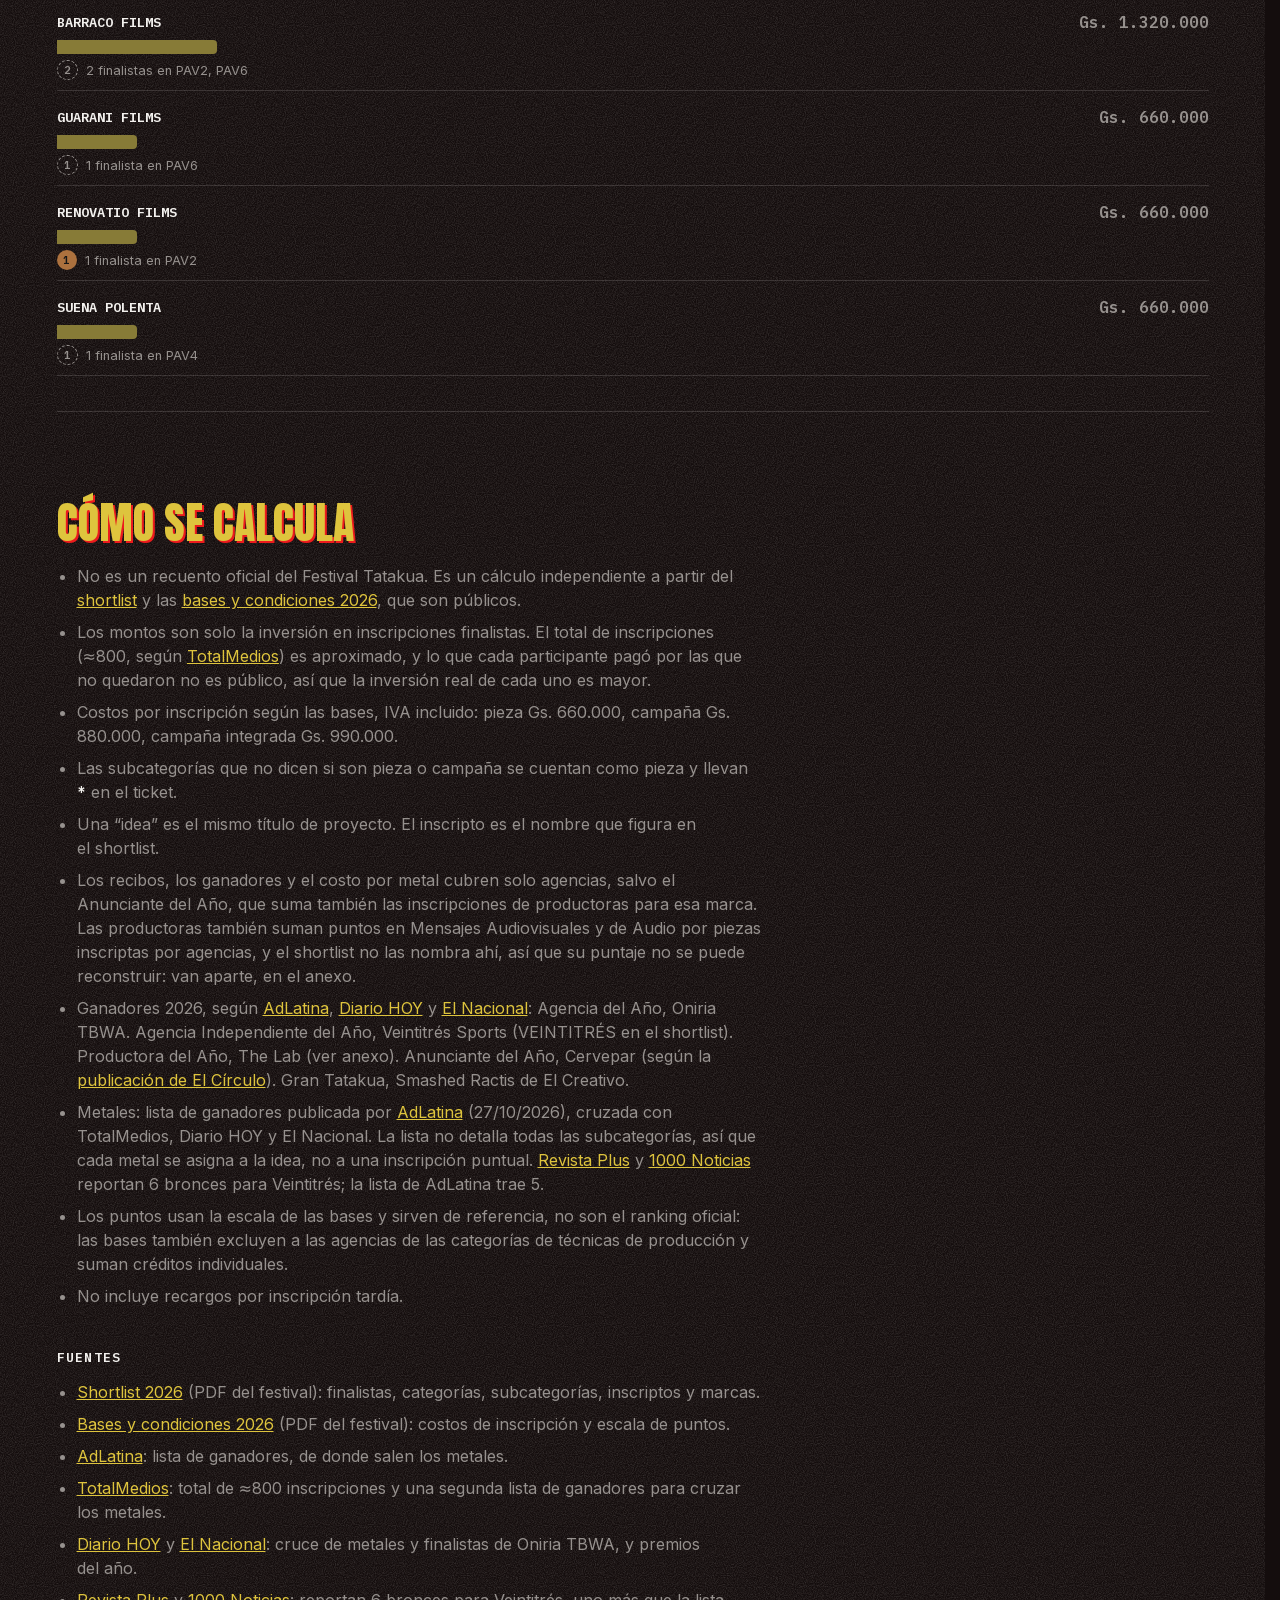
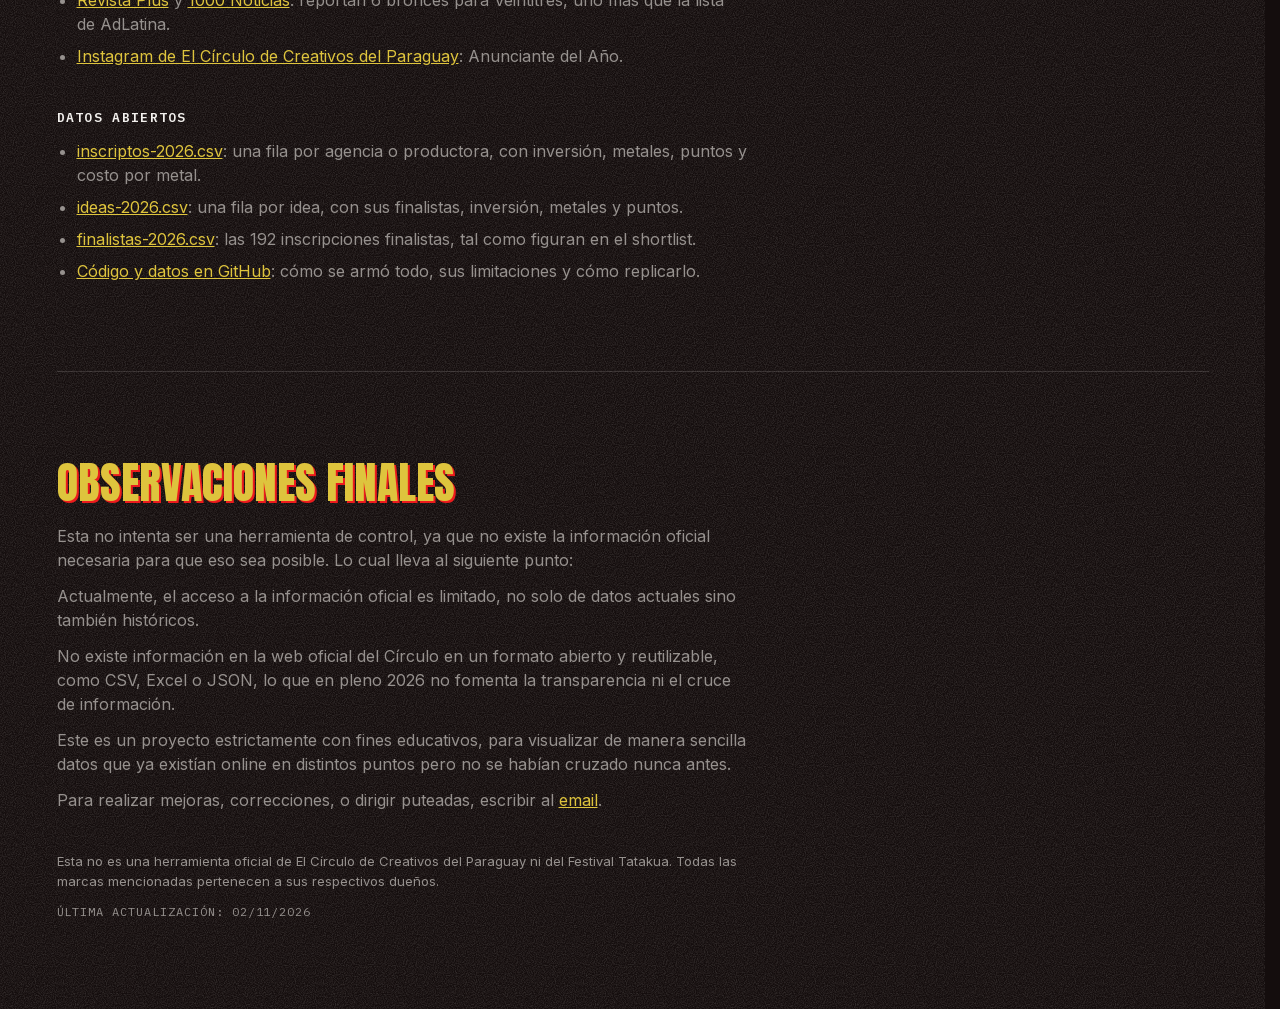
==== commit e587d534: "Count productora entries in the Anunciante del Año total" ====
--- a/site/index.html
+++ b/site/index.html
@@ -144,7 +144,7 @@
       <div class="section-head">
         <p class="fine-print" data-fine-print="2" aria-hidden="true"></p>
         <h2 id="winners-title">Lo que costó ganar</h2>
-        <p>La inversión en finalistas de los ganadores de premios mayores. Para el Anunciante del Año, es la inversión en finalistas entre todas sus agencias.</p>
+        <p>La inversión en finalistas de los ganadores de premios mayores. Para el Anunciante del Año, es la inversión en finalistas entre todas sus agencias y productoras.</p>
       </div>
       <div class="winner-grid" data-winners></div>
     </section>
@@ -188,7 +188,7 @@
       <li>Costos por inscripción según las bases, IVA incluido: pieza Gs. 660.000, campaña Gs. 880.000, campaña integrada Gs. 990.000.</li>
       <li>Las subcategorías que no dicen si son pieza o campaña se cuentan como pieza y llevan <b>*</b> en el ticket.</li>
       <li>Una “idea” es el mismo título de proyecto. El inscripto es el nombre que figura en el shortlist.</li>
-      <li>Los recibos, los ganadores y el costo por metal cubren solo agencias. Las productoras también suman puntos en Mensajes Audiovisuales y de Audio por piezas inscriptas por agencias, y el shortlist no las nombra ahí, así que su puntaje no se puede reconstruir: van aparte, en el anexo.</li>
+      <li>Los recibos, los ganadores y el costo por metal cubren solo agencias, salvo el Anunciante del Año, que suma también las inscripciones de productoras para esa marca. Las productoras también suman puntos en Mensajes Audiovisuales y de Audio por piezas inscriptas por agencias, y el shortlist no las nombra ahí, así que su puntaje no se puede reconstruir: van aparte, en el anexo.</li>
       <li>Ganadores 2026, según <a href="https://www.adlatina.com/publicidad/tatakua-2026-oniria-tbwa-la-mejor-agencia-y-23-sports-la-indie-del-ao">AdLatina</a>, <a href="https://www.hoy.com.py/negocios/2026/10/27/oniriatbwa-la-mejor-agencia-del-paraguay-en-el-festival-tatakua">Diario HOY</a> y <a href="https://elnacional.com.py/lifestyle/oniriatbwa-conquista-su-decimosexto-titulo-mejor-agencia-tatakua-n114313">El Nacional</a>: Agencia del Año, Oniria TBWA. Agencia Independiente del Año, Veintitrés Sports (VEINTITRÉS en el shortlist). Productora del Año, The Lab (ver anexo). Anunciante del Año, Cervepar (según la <a href="https://www.instagram.com/p/DfQrZOODRz4/?img_index=6">publicación de El Círculo</a>). Gran Tatakua, Smashed Ractis de El Creativo.</li>
       <li>Metales: lista de ganadores publicada por <a href="https://www.adlatina.com/publicidad/tatakua-2026-oniria-tbwa-la-mejor-agencia-y-23-sports-la-indie-del-ao">AdLatina</a> (27/10/2026), cruzada con TotalMedios, Diario HOY y El Nacional. La lista no detalla todas las subcategorías, así que cada metal se asigna a la idea, no a una inscripción puntual. <a href="https://revistaplus.com.py/2026/10/28/veintitres-sports-hace-historia-es-la-mejor-agencia-independiente-del-tatakua-2026/">Revista Plus</a> y <a href="https://1000noticias.com.py/2026/10/29/veintitres-sports-marketing-se-consagra-como-mejor-agencia-independiente-en-tatakua-2026/">1000 Noticias</a> reportan 6 bronces para Veintitrés; la lista de AdLatina trae 5.</li>
       <li>Los puntos usan la escala de las bases y sirven de referencia, no son el ranking oficial: las bases también excluyen a las agencias de las categorías de técnicas de producción y suman créditos individuales.</li>
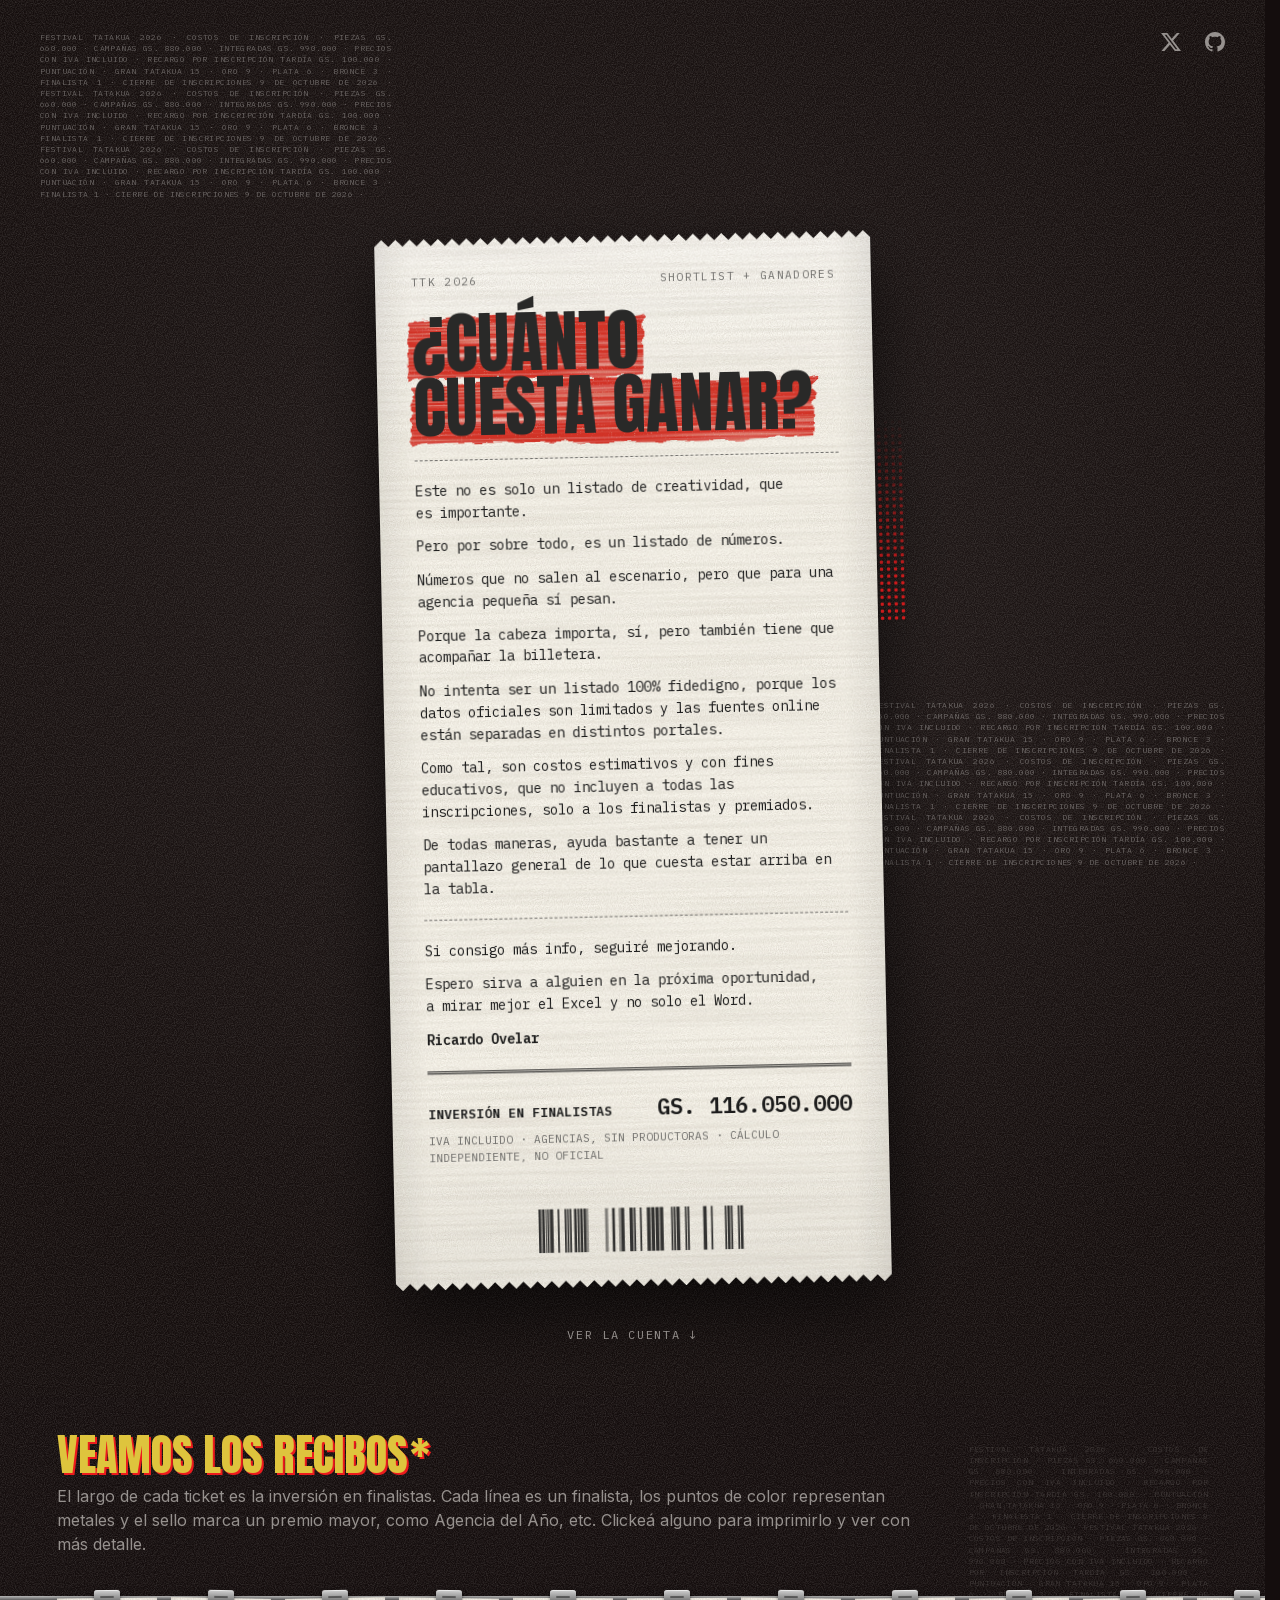
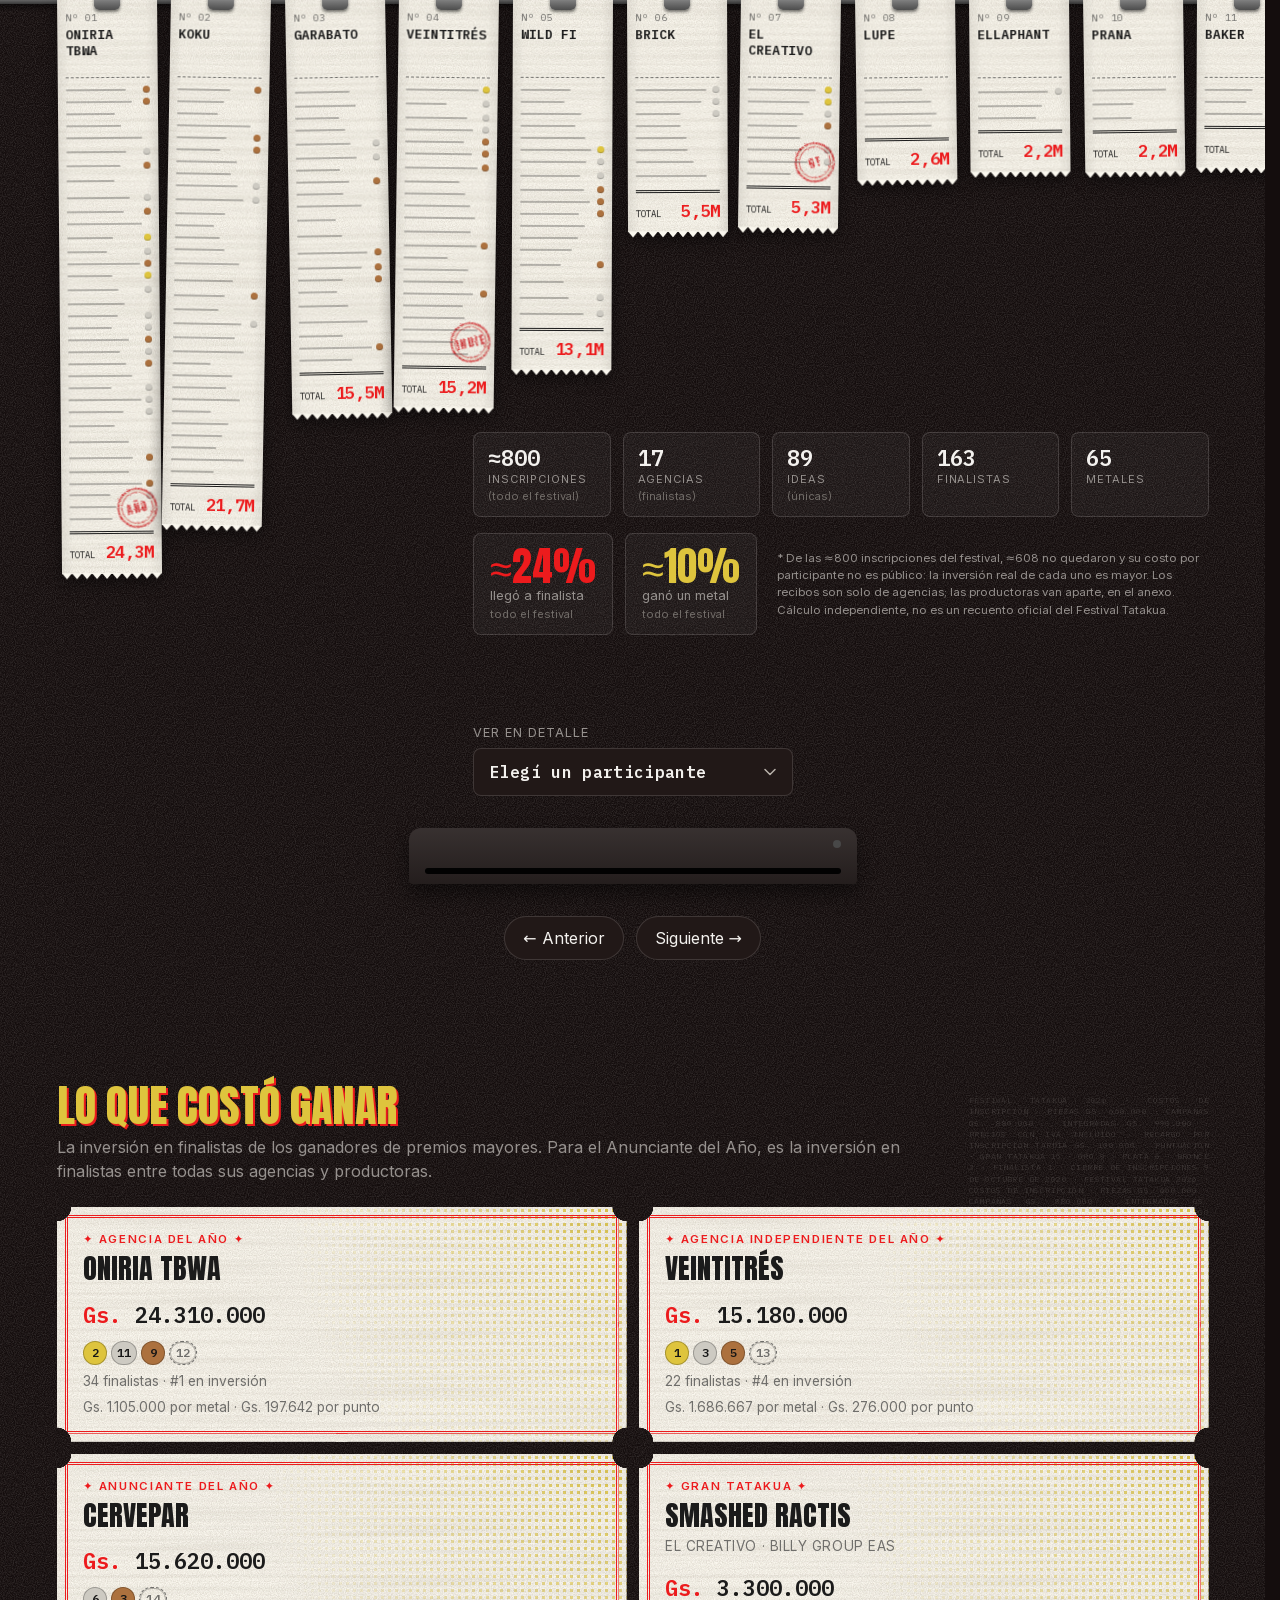
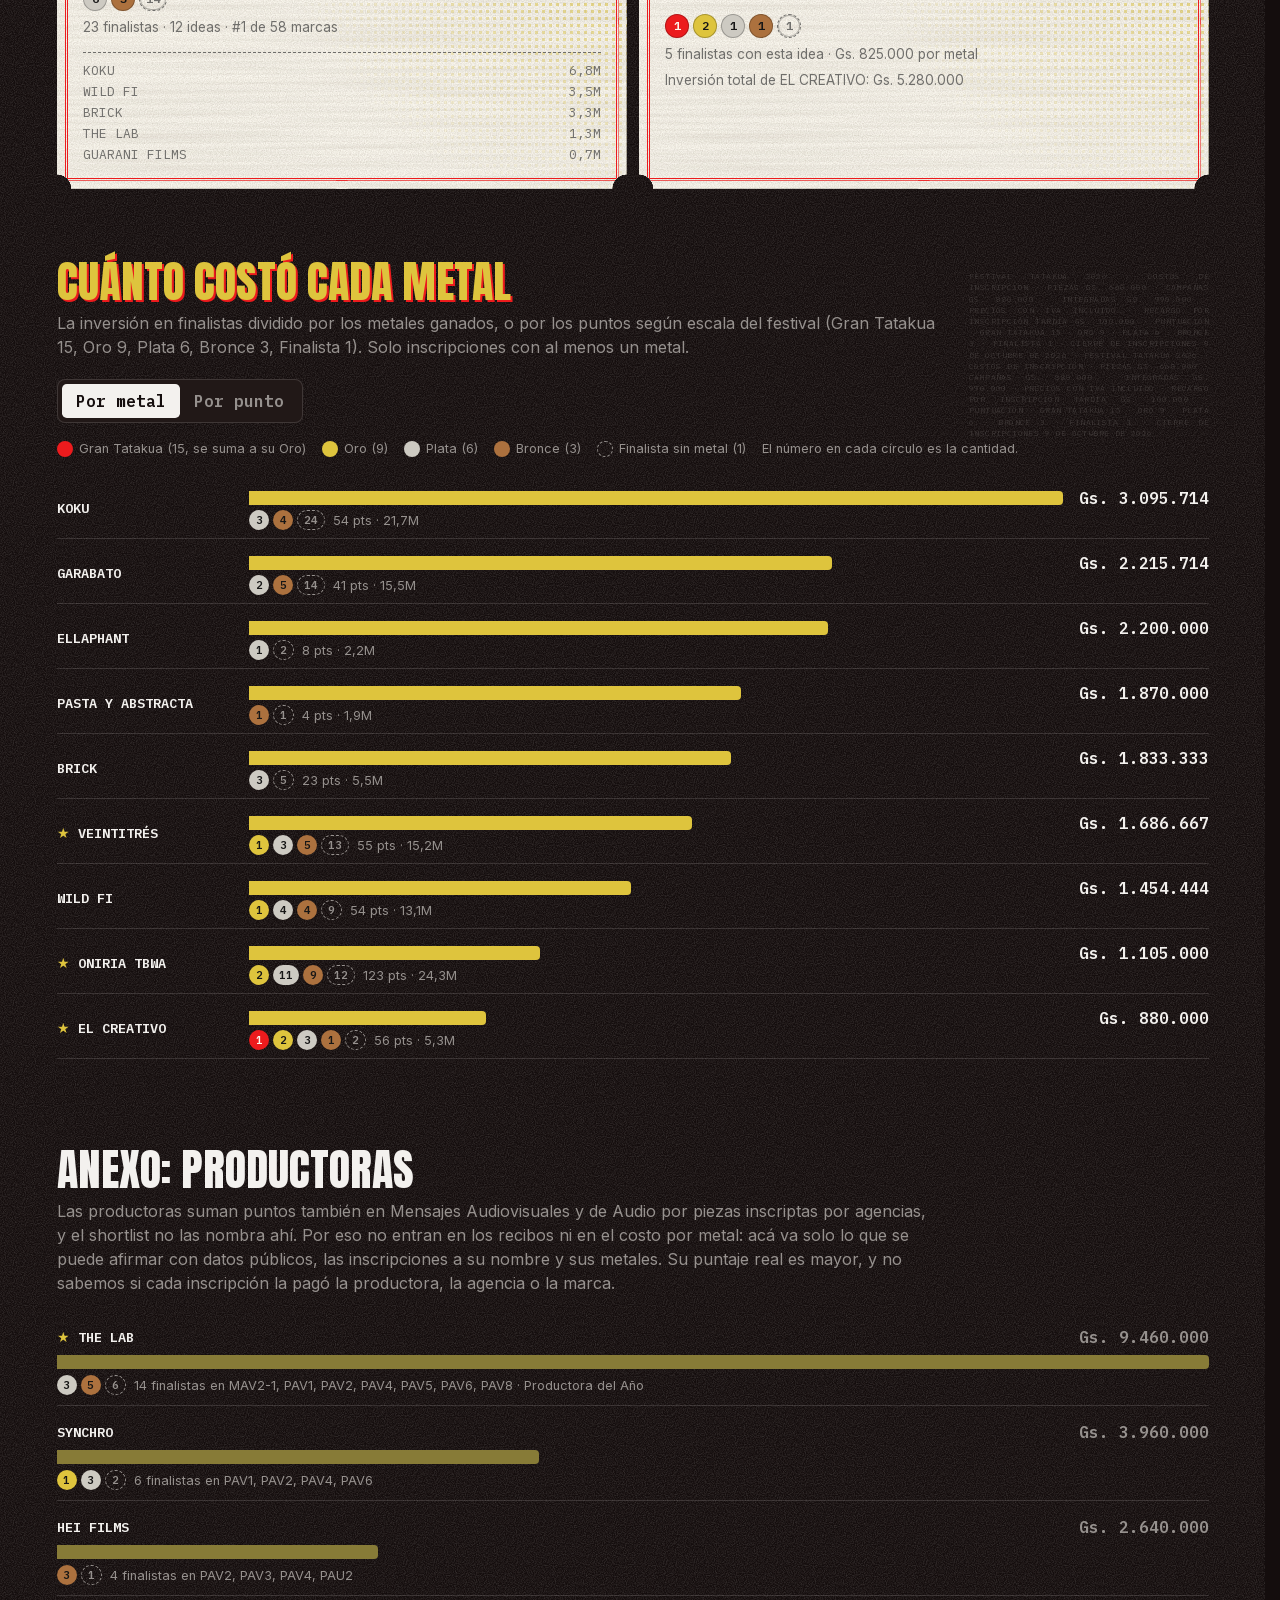
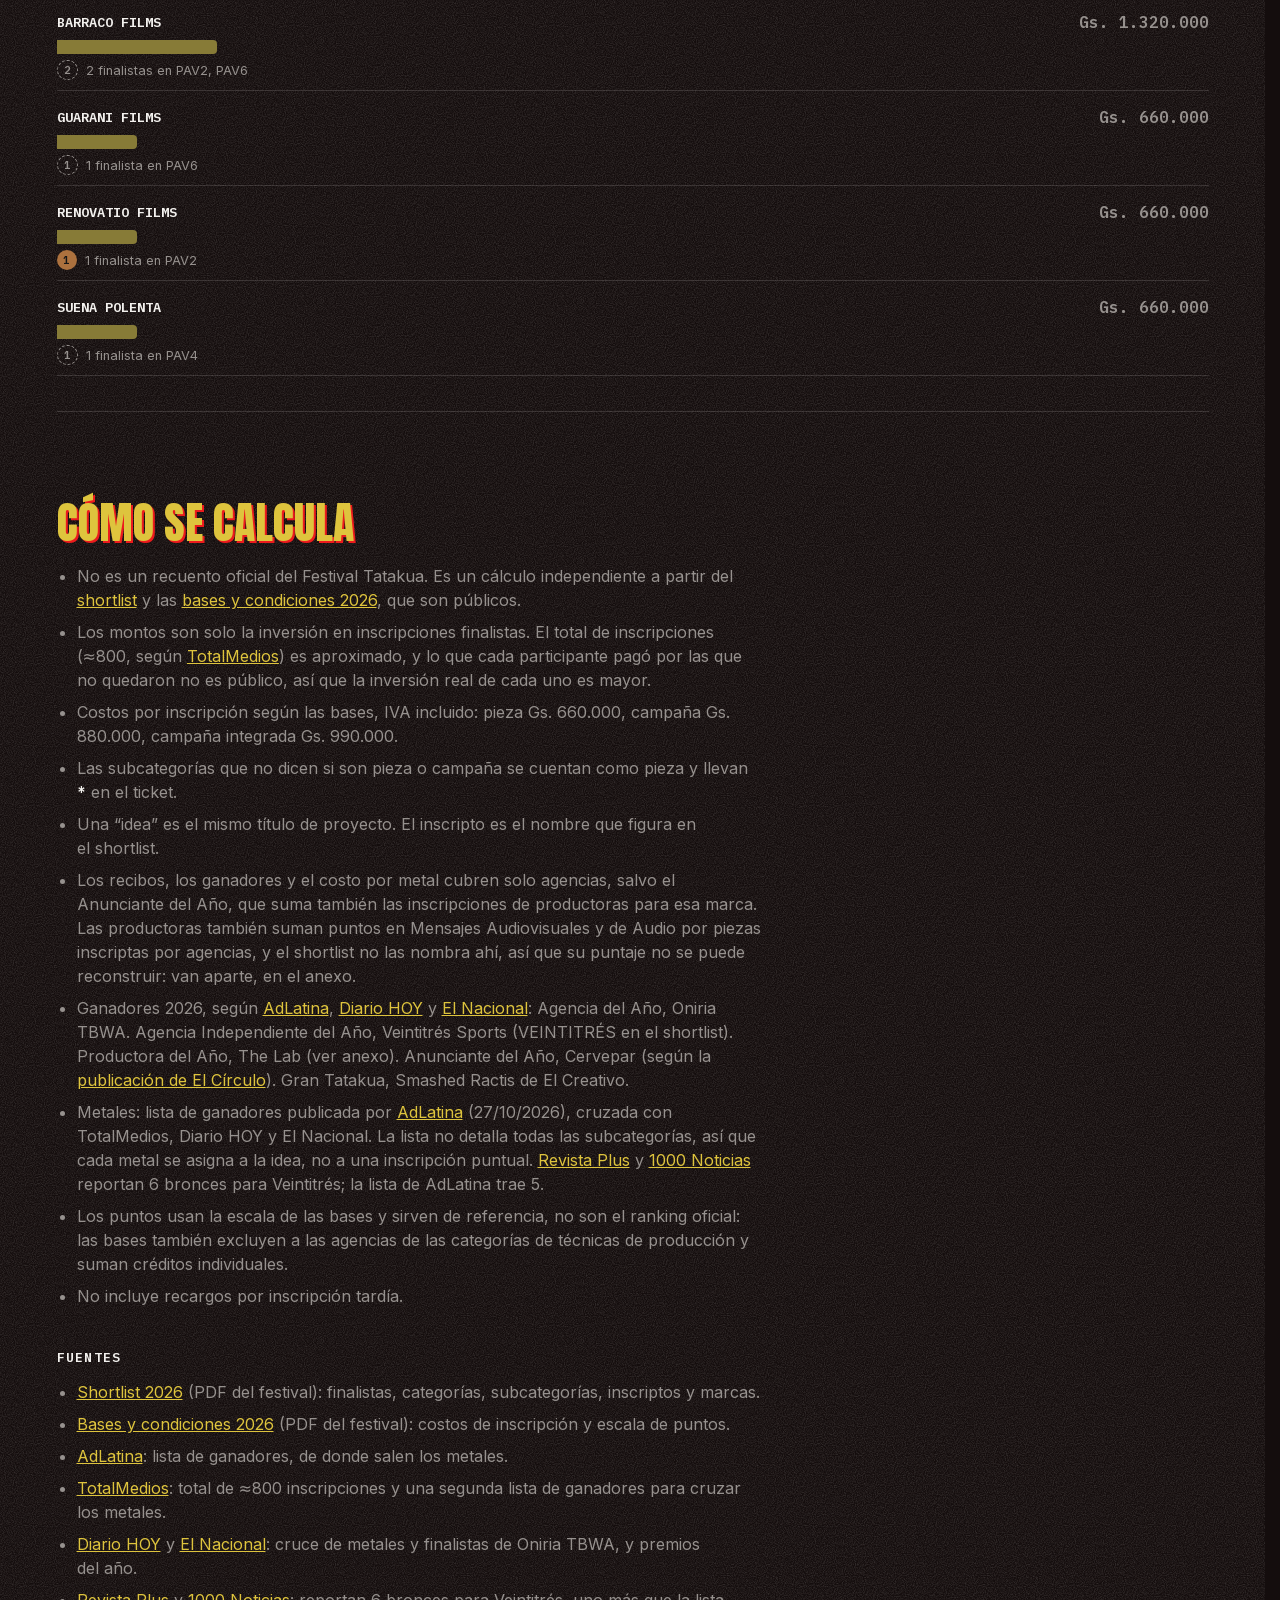
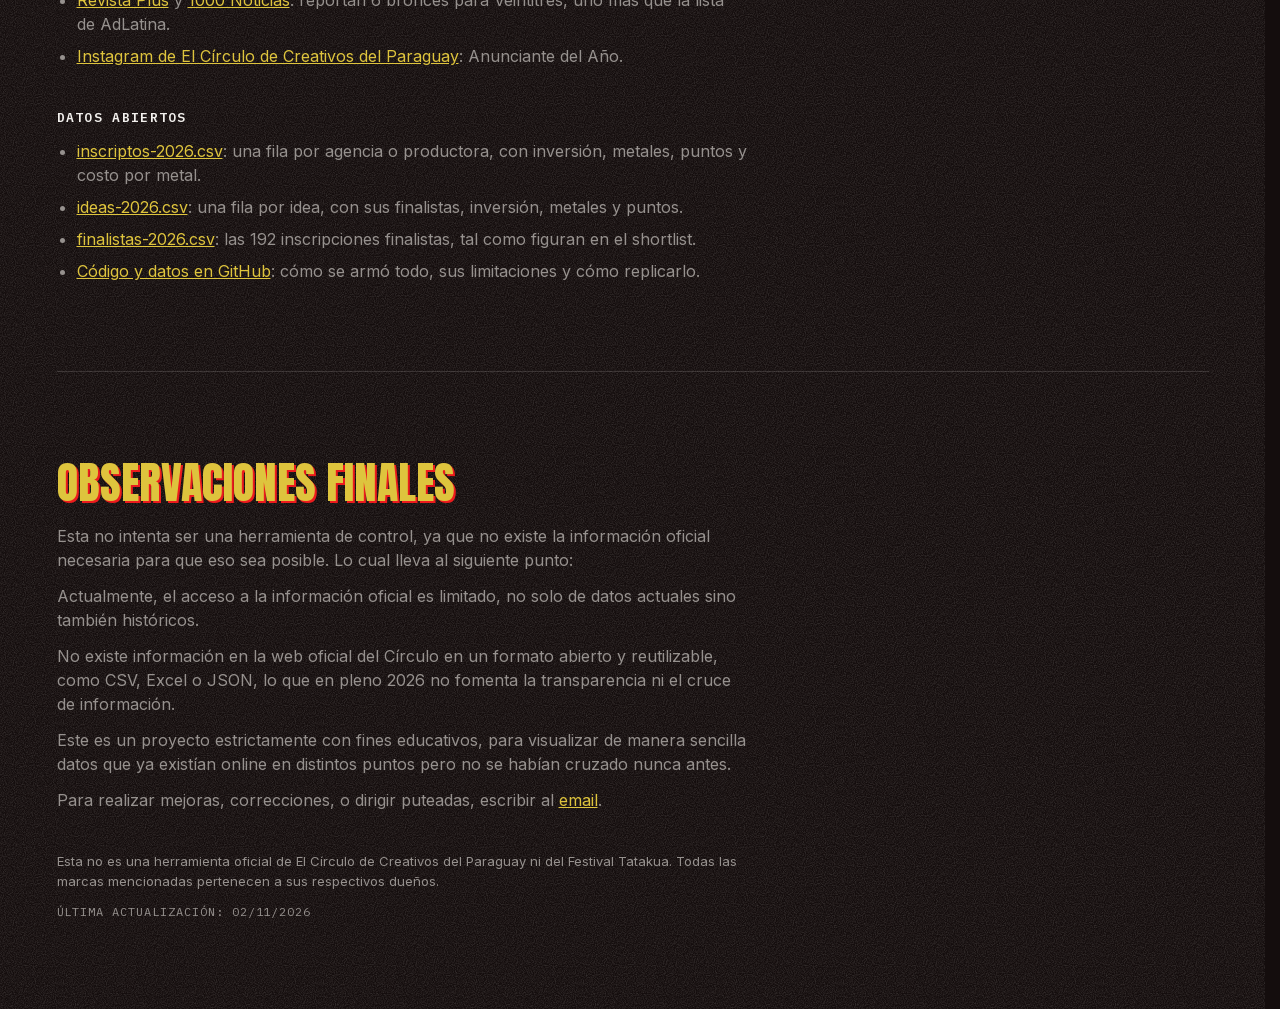
==== commit 77e87956: "Sign the hero receipt as Ricardo Ovelar" ====
--- a/site/index.html
+++ b/site/index.html
@@ -59,7 +59,7 @@
               <p>Si consigo más info, seguiré mejorando.</p>
               <p>Espero sirva a alguien en la próxima oportunidad,<br>a mirar mejor el Excel y no solo el Word.</p>
               <p class="hr-sign">
-                <span class="hr-name">Rick Ovelar</span>
+                <span class="hr-name">Ricardo Ovelar</span>
               </p>
             </div>
             <div class="hr-rule hr-rule-double" aria-hidden="true"></div>
